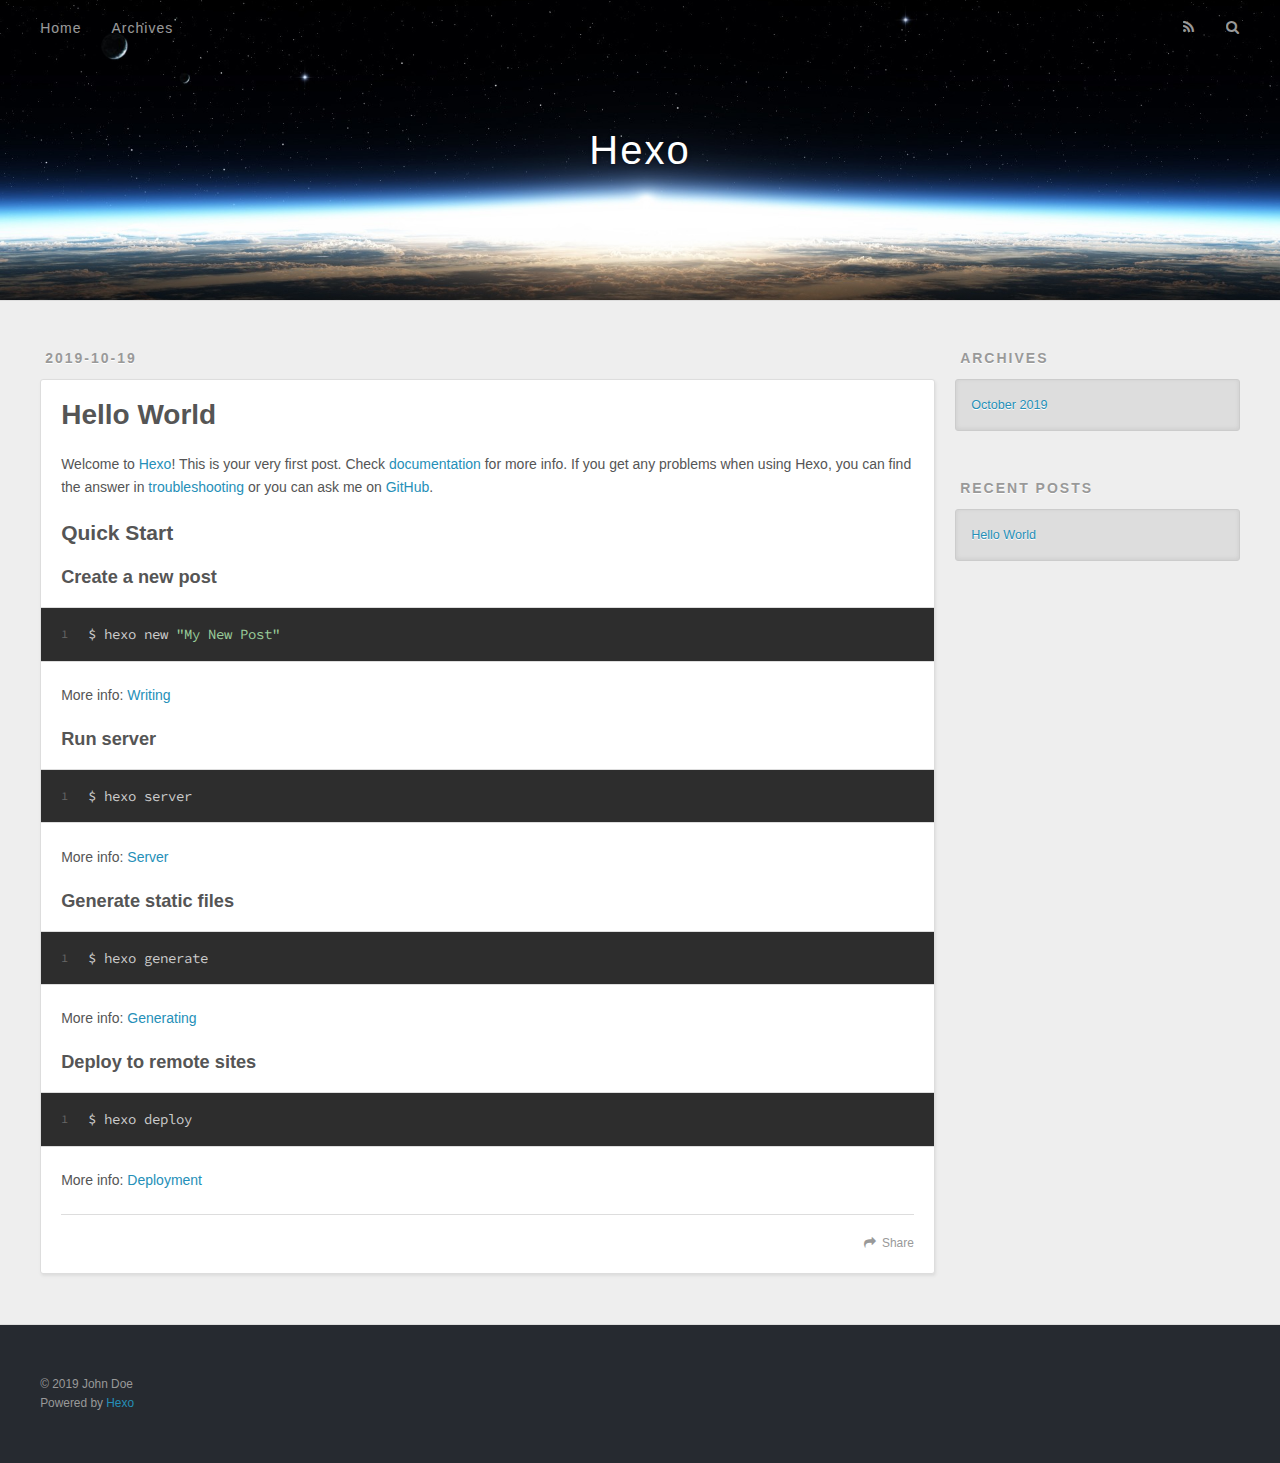
==== index.html @ ceb407fa "Site updated: 2019-10-19 22:23:30" ====
<!DOCTYPE html>
<html>
<head>
  <meta charset="utf-8">
  

  
  <title>Hexo</title>
  <meta name="viewport" content="width=device-width, initial-scale=1, maximum-scale=1">
  <meta property="og:type" content="website">
<meta property="og:title" content="Hexo">
<meta property="og:url" content="http:&#x2F;&#x2F;yoursite.com&#x2F;index.html">
<meta property="og:site_name" content="Hexo">
<meta property="og:locale" content="en">
<meta name="twitter:card" content="summary">
  
    <link rel="alternate" href="/atom.xml" title="Hexo" type="application/atom+xml">
  
  
    <link rel="icon" href="/favicon.png">
  
  
    <link href="//fonts.googleapis.com/css?family=Source+Code+Pro" rel="stylesheet" type="text/css">
  
  <link rel="stylesheet" href="/css/style.css">
</head>

<body>
  <div id="container">
    <div id="wrap">
      <header id="header">
  <div id="banner"></div>
  <div id="header-outer" class="outer">
    <div id="header-title" class="inner">
      <h1 id="logo-wrap">
        <a href="/" id="logo">Hexo</a>
      </h1>
      
    </div>
    <div id="header-inner" class="inner">
      <nav id="main-nav">
        <a id="main-nav-toggle" class="nav-icon"></a>
        
          <a class="main-nav-link" href="/">Home</a>
        
          <a class="main-nav-link" href="/archives">Archives</a>
        
      </nav>
      <nav id="sub-nav">
        
          <a id="nav-rss-link" class="nav-icon" href="/atom.xml" title="RSS Feed"></a>
        
        <a id="nav-search-btn" class="nav-icon" title="Search"></a>
      </nav>
      <div id="search-form-wrap">
        <form action="//google.com/search" method="get" accept-charset="UTF-8" class="search-form"><input type="search" name="q" class="search-form-input" placeholder="Search"><button type="submit" class="search-form-submit">&#xF002;</button><input type="hidden" name="sitesearch" value="http://yoursite.com"></form>
      </div>
    </div>
  </div>
</header>
      <div class="outer">
        <section id="main">
  
    <article id="post-hello-world" class="article article-type-post" itemscope itemprop="blogPost">
  <div class="article-meta">
    <a href="/2019/10/19/hello-world/" class="article-date">
  <time datetime="2019-10-19T09:51:27.141Z" itemprop="datePublished">2019-10-19</time>
</a>
    
  </div>
  <div class="article-inner">
    
    
      <header class="article-header">
        
  
    <h1 itemprop="name">
      <a class="article-title" href="/2019/10/19/hello-world/">Hello World</a>
    </h1>
  

      </header>
    
    <div class="article-entry" itemprop="articleBody">
      
        <p>Welcome to <a href="https://hexo.io/" target="_blank" rel="noopener">Hexo</a>! This is your very first post. Check <a href="https://hexo.io/docs/" target="_blank" rel="noopener">documentation</a> for more info. If you get any problems when using Hexo, you can find the answer in <a href="https://hexo.io/docs/troubleshooting.html" target="_blank" rel="noopener">troubleshooting</a> or you can ask me on <a href="https://github.com/hexojs/hexo/issues" target="_blank" rel="noopener">GitHub</a>.</p>
<h2 id="Quick-Start"><a href="#Quick-Start" class="headerlink" title="Quick Start"></a>Quick Start</h2><h3 id="Create-a-new-post"><a href="#Create-a-new-post" class="headerlink" title="Create a new post"></a>Create a new post</h3><figure class="highlight bash"><table><tr><td class="gutter"><pre><span class="line">1</span><br></pre></td><td class="code"><pre><span class="line">$ hexo new <span class="string">"My New Post"</span></span><br></pre></td></tr></table></figure>

<p>More info: <a href="https://hexo.io/docs/writing.html" target="_blank" rel="noopener">Writing</a></p>
<h3 id="Run-server"><a href="#Run-server" class="headerlink" title="Run server"></a>Run server</h3><figure class="highlight bash"><table><tr><td class="gutter"><pre><span class="line">1</span><br></pre></td><td class="code"><pre><span class="line">$ hexo server</span><br></pre></td></tr></table></figure>

<p>More info: <a href="https://hexo.io/docs/server.html" target="_blank" rel="noopener">Server</a></p>
<h3 id="Generate-static-files"><a href="#Generate-static-files" class="headerlink" title="Generate static files"></a>Generate static files</h3><figure class="highlight bash"><table><tr><td class="gutter"><pre><span class="line">1</span><br></pre></td><td class="code"><pre><span class="line">$ hexo generate</span><br></pre></td></tr></table></figure>

<p>More info: <a href="https://hexo.io/docs/generating.html" target="_blank" rel="noopener">Generating</a></p>
<h3 id="Deploy-to-remote-sites"><a href="#Deploy-to-remote-sites" class="headerlink" title="Deploy to remote sites"></a>Deploy to remote sites</h3><figure class="highlight bash"><table><tr><td class="gutter"><pre><span class="line">1</span><br></pre></td><td class="code"><pre><span class="line">$ hexo deploy</span><br></pre></td></tr></table></figure>

<p>More info: <a href="https://hexo.io/docs/deployment.html" target="_blank" rel="noopener">Deployment</a></p>

      
    </div>
    <footer class="article-footer">
      <a data-url="http://yoursite.com/2019/10/19/hello-world/" data-id="ck1xnjy3c000010a44ato7u0c" class="article-share-link">Share</a>
      
      
    </footer>
  </div>
  
</article>


  


</section>
        
          <aside id="sidebar">
  
    

  
    

  
    
  
    
  <div class="widget-wrap">
    <h3 class="widget-title">Archives</h3>
    <div class="widget">
      <ul class="archive-list"><li class="archive-list-item"><a class="archive-list-link" href="/archives/2019/10/">October 2019</a></li></ul>
    </div>
  </div>


  
    
  <div class="widget-wrap">
    <h3 class="widget-title">Recent Posts</h3>
    <div class="widget">
      <ul>
        
          <li>
            <a href="/2019/10/19/hello-world/">Hello World</a>
          </li>
        
      </ul>
    </div>
  </div>

  
</aside>
        
      </div>
      <footer id="footer">
  
  <div class="outer">
    <div id="footer-info" class="inner">
      &copy; 2019 John Doe<br>
      Powered by <a href="http://hexo.io/" target="_blank">Hexo</a>
    </div>
  </div>
</footer>
    </div>
    <nav id="mobile-nav">
  
    <a href="/" class="mobile-nav-link">Home</a>
  
    <a href="/archives" class="mobile-nav-link">Archives</a>
  
</nav>
    

<script src="//ajax.googleapis.com/ajax/libs/jquery/2.0.3/jquery.min.js"></script>


  <link rel="stylesheet" href="/fancybox/jquery.fancybox.css">
  <script src="/fancybox/jquery.fancybox.pack.js"></script>


<script src="/js/script.js"></script>



  </div>
</body>
</html>
---- css/style.css ----
body {
  width: 100%;
}
body:before,
body:after {
  content: "";
  display: table;
}
body:after {
  clear: both;
}
html,
body,
div,
span,
applet,
object,
iframe,
h1,
h2,
h3,
h4,
h5,
h6,
p,
blockquote,
pre,
a,
abbr,
acronym,
address,
big,
cite,
code,
del,
dfn,
em,
img,
ins,
kbd,
q,
s,
samp,
small,
strike,
strong,
sub,
sup,
tt,
var,
dl,
dt,
dd,
ol,
ul,
li,
fieldset,
form,
label,
legend,
table,
caption,
tbody,
tfoot,
thead,
tr,
th,
td {
  margin: 0;
  padding: 0;
  border: 0;
  outline: 0;
  font-weight: inherit;
  font-style: inherit;
  font-family: inherit;
  font-size: 100%;
  vertical-align: baseline;
}
body {
  line-height: 1;
  color: #000;
  background: #fff;
}
ol,
ul {
  list-style: none;
}
table {
  border-collapse: separate;
  border-spacing: 0;
  vertical-align: middle;
}
caption,
th,
td {
  text-align: left;
  font-weight: normal;
  vertical-align: middle;
}
a img {
  border: none;
}
input,
button {
  margin: 0;
  padding: 0;
}
input::-moz-focus-inner,
button::-moz-focus-inner {
  border: 0;
  padding: 0;
}
@font-face {
  font-family: FontAwesome;
  font-style: normal;
  font-weight: normal;
  src: url("fonts/fontawesome-webfont.eot?v=#4.0.3");
  src: url("fonts/fontawesome-webfont.eot?#iefix&v=#4.0.3") format("embedded-opentype"), url("fonts/fontawesome-webfont.woff?v=#4.0.3") format("woff"), url("fonts/fontawesome-webfont.ttf?v=#4.0.3") format("truetype"), url("fonts/fontawesome-webfont.svg#fontawesomeregular?v=#4.0.3") format("svg");
}
html,
body,
#container {
  height: 100%;
}
body {
  background: #eee;
  font: 14px -apple-system, BlinkMacSystemFont, "Segoe UI", "Roboto", "Oxygen", "Ubuntu", "Cantarell", "Fira Sans", "Droid Sans", "Helvetica Neue", sans-serif;
  -webkit-text-size-adjust: 100%;
}
.outer {
  max-width: 1220px;
  margin: 0 auto;
  padding: 0 20px;
}
.outer:before,
.outer:after {
  content: "";
  display: table;
}
.outer:after {
  clear: both;
}
.inner {
  display: inline;
  float: left;
  width: 98.33333333333333%;
  margin: 0 0.833333333333333%;
}
.left,
.alignleft {
  float: left;
}
.right,
.alignright {
  float: right;
}
.clear {
  clear: both;
}
#container {
  position: relative;
}
.mobile-nav-on {
  overflow: hidden;
}
#wrap {
  height: 100%;
  width: 100%;
  position: absolute;
  top: 0;
  left: 0;
  -webkit-transition: 0.2s ease-out;
  -moz-transition: 0.2s ease-out;
  -ms-transition: 0.2s ease-out;
  transition: 0.2s ease-out;
  z-index: 1;
  background: #eee;
}
.mobile-nav-on #wrap {
  left: 280px;
}
@media screen and (min-width: 768px) {
  #main {
    display: inline;
    float: left;
    width: 73.33333333333333%;
    margin: 0 0.833333333333333%;
  }
}
.article-date,
.article-category-link,
.archive-year,
.widget-title {
  text-decoration: none;
  text-transform: uppercase;
  letter-spacing: 2px;
  color: #999;
  margin-bottom: 1em;
  margin-left: 5px;
  line-height: 1em;
  text-shadow: 0 1px #fff;
  font-weight: bold;
}
.article-inner,
.archive-article-inner {
  background: #fff;
  -webkit-box-shadow: 1px 2px 3px #ddd;
  box-shadow: 1px 2px 3px #ddd;
  border: 1px solid #ddd;
  border-radius: 3px;
}
.article-entry h1,
.widget h1 {
  font-size: 2em;
}
.article-entry h2,
.widget h2 {
  font-size: 1.5em;
}
.article-entry h3,
.widget h3 {
  font-size: 1.3em;
}
.article-entry h4,
.widget h4 {
  font-size: 1.2em;
}
.article-entry h5,
.widget h5 {
  font-size: 1em;
}
.article-entry h6,
.widget h6 {
  font-size: 1em;
  color: #999;
}
.article-entry hr,
.widget hr {
  border: 1px dashed #ddd;
}
.article-entry strong,
.widget strong {
  font-weight: bold;
}
.article-entry em,
.widget em,
.article-entry cite,
.widget cite {
  font-style: italic;
}
.article-entry sup,
.widget sup,
.article-entry sub,
.widget sub {
  font-size: 0.75em;
  line-height: 0;
  position: relative;
  vertical-align: baseline;
}
.article-entry sup,
.widget sup {
  top: -0.5em;
}
.article-entry sub,
.widget sub {
  bottom: -0.2em;
}
.article-entry small,
.widget small {
  font-size: 0.85em;
}
.article-entry acronym,
.widget acronym,
.article-entry abbr,
.widget abbr {
  border-bottom: 1px dotted;
}
.article-entry ul,
.widget ul,
.article-entry ol,
.widget ol,
.article-entry dl,
.widget dl {
  margin: 0 20px;
  line-height: 1.6em;
}
.article-entry ul ul,
.widget ul ul,
.article-entry ol ul,
.widget ol ul,
.article-entry ul ol,
.widget ul ol,
.article-entry ol ol,
.widget ol ol {
  margin-top: 0;
  margin-bottom: 0;
}
.article-entry ul,
.widget ul {
  list-style: disc;
}
.article-entry ol,
.widget ol {
  list-style: decimal;
}
.article-entry dt,
.widget dt {
  font-weight: bold;
}
#header {
  height: 300px;
  position: relative;
  border-bottom: 1px solid #ddd;
}
#header:before,
#header:after {
  content: "";
  position: absolute;
  left: 0;
  right: 0;
  height: 40px;
}
#header:before {
  top: 0;
  background: -webkit-linear-gradient(rgba(0,0,0,0.2), transparent);
  background: -moz-linear-gradient(rgba(0,0,0,0.2), transparent);
  background: -ms-linear-gradient(rgba(0,0,0,0.2), transparent);
  background: linear-gradient(rgba(0,0,0,0.2), transparent);
}
#header:after {
  bottom: 0;
  background: -webkit-linear-gradient(transparent, rgba(0,0,0,0.2));
  background: -moz-linear-gradient(transparent, rgba(0,0,0,0.2));
  background: -ms-linear-gradient(transparent, rgba(0,0,0,0.2));
  background: linear-gradient(transparent, rgba(0,0,0,0.2));
}
#header-outer {
  height: 100%;
  position: relative;
}
#header-inner {
  position: relative;
  overflow: hidden;
}
#banner {
  position: absolute;
  top: 0;
  left: 0;
  width: 100%;
  height: 100%;
  background: url("images/banner.jpg") center #000;
  -webkit-background-size: cover;
  -moz-background-size: cover;
  background-size: cover;
  z-index: -1;
}
#header-title {
  text-align: center;
  height: 40px;
  position: absolute;
  top: 50%;
  left: 0;
  margin-top: -20px;
}
#logo,
#subtitle {
  text-decoration: none;
  color: #fff;
  font-weight: 300;
  text-shadow: 0 1px 4px rgba(0,0,0,0.3);
}
#logo {
  font-size: 40px;
  line-height: 40px;
  letter-spacing: 2px;
}
#subtitle {
  font-size: 16px;
  line-height: 16px;
  letter-spacing: 1px;
}
#subtitle-wrap {
  margin-top: 16px;
}
#main-nav {
  float: left;
  margin-left: -15px;
}
.nav-icon,
.main-nav-link {
  float: left;
  color: #fff;
  opacity: 0.6;
  text-decoration: none;
  text-shadow: 0 1px rgba(0,0,0,0.2);
  -webkit-transition: opacity 0.2s;
  -moz-transition: opacity 0.2s;
  -ms-transition: opacity 0.2s;
  transition: opacity 0.2s;
  display: block;
  padding: 20px 15px;
}
.nav-icon:hover,
.main-nav-link:hover {
  opacity: 1;
}
.nav-icon {
  font-family: FontAwesome;
  text-align: center;
  font-size: 14px;
  width: 14px;
  height: 14px;
  padding: 20px 15px;
  position: relative;
  cursor: pointer;
}
.main-nav-link {
  font-weight: 300;
  letter-spacing: 1px;
}
@media screen and (max-width: 479px) {
  .main-nav-link {
    display: none;
  }
}
#main-nav-toggle {
  display: none;
}
#main-nav-toggle:before {
  content: "\f0c9";
}
@media screen and (max-width: 479px) {
  #main-nav-toggle {
    display: block;
  }
}
#sub-nav {
  float: right;
  margin-right: -15px;
}
#nav-rss-link:before {
  content: "\f09e";
}
#nav-search-btn:before {
  content: "\f002";
}
#search-form-wrap {
  position: absolute;
  top: 15px;
  width: 150px;
  height: 30px;
  right: -150px;
  opacity: 0;
  -webkit-transition: 0.2s ease-out;
  -moz-transition: 0.2s ease-out;
  -ms-transition: 0.2s ease-out;
  transition: 0.2s ease-out;
}
#search-form-wrap.on {
  opacity: 1;
  right: 0;
}
@media screen and (max-width: 479px) {
  #search-form-wrap {
    width: 100%;
    right: -100%;
  }
}
.search-form {
  position: absolute;
  top: 0;
  left: 0;
  right: 0;
  background: #fff;
  padding: 5px 15px;
  border-radius: 15px;
  -webkit-box-shadow: 0 0 10px rgba(0,0,0,0.3);
  box-shadow: 0 0 10px rgba(0,0,0,0.3);
}
.search-form-input {
  border: none;
  background: none;
  color: #555;
  width: 100%;
  font: 13px -apple-system, BlinkMacSystemFont, "Segoe UI", "Roboto", "Oxygen", "Ubuntu", "Cantarell", "Fira Sans", "Droid Sans", "Helvetica Neue", sans-serif;
  outline: none;
}
.search-form-input::-webkit-search-results-decoration,
.search-form-input::-webkit-search-cancel-button {
  -webkit-appearance: none;
}
.search-form-submit {
  position: absolute;
  top: 50%;
  right: 10px;
  margin-top: -7px;
  font: 13px FontAwesome;
  border: none;
  background: none;
  color: #bbb;
  cursor: pointer;
}
.search-form-submit:hover,
.search-form-submit:focus {
  color: #777;
}
.article {
  margin: 50px 0;
}
.article-inner {
  overflow: hidden;
}
.article-meta:before,
.article-meta:after {
  content: "";
  display: table;
}
.article-meta:after {
  clear: both;
}
.article-date {
  float: left;
}
.article-category {
  float: left;
  line-height: 1em;
  color: #ccc;
  text-shadow: 0 1px #fff;
  margin-left: 8px;
}
.article-category:before {
  content: "\2022";
}
.article-category-link {
  margin: 0 12px 1em;
}
.article-header {
  padding: 20px 20px 0;
}
.article-title {
  text-decoration: none;
  font-size: 2em;
  font-weight: bold;
  color: #555;
  line-height: 1.1em;
  -webkit-transition: color 0.2s;
  -moz-transition: color 0.2s;
  -ms-transition: color 0.2s;
  transition: color 0.2s;
}
a.article-title:hover {
  color: #258fb8;
}
.article-entry {
  color: #555;
  padding: 0 20px;
}
.article-entry:before,
.article-entry:after {
  content: "";
  display: table;
}
.article-entry:after {
  clear: both;
}
.article-entry p,
.article-entry table {
  line-height: 1.6em;
  margin: 1.6em 0;
}
.article-entry h1,
.article-entry h2,
.article-entry h3,
.article-entry h4,
.article-entry h5,
.article-entry h6 {
  font-weight: bold;
}
.article-entry h1,
.article-entry h2,
.article-entry h3,
.article-entry h4,
.article-entry h5,
.article-entry h6 {
  line-height: 1.1em;
  margin: 1.1em 0;
}
.article-entry a {
  color: #258fb8;
  text-decoration: none;
}
.article-entry a:hover {
  text-decoration: underline;
}
.article-entry ul,
.article-entry ol,
.article-entry dl {
  margin-top: 1.6em;
  margin-bottom: 1.6em;
}
.article-entry img,
.article-entry video {
  max-width: 100%;
  height: auto;
  display: block;
  margin: auto;
}
.article-entry iframe {
  border: none;
}
.article-entry table {
  width: 100%;
  border-collapse: collapse;
  border-spacing: 0;
}
.article-entry th {
  font-weight: bold;
  border-bottom: 3px solid #ddd;
  padding-bottom: 0.5em;
}
.article-entry td {
  border-bottom: 1px solid #ddd;
  padding: 10px 0;
}
.article-entry blockquote {
  font-family: Georgia, "Times New Roman", serif;
  font-size: 1.4em;
  margin: 1.6em 20px;
  text-align: center;
}
.article-entry blockquote footer {
  font-size: 14px;
  margin: 1.6em 0;
  font-family: -apple-system, BlinkMacSystemFont, "Segoe UI", "Roboto", "Oxygen", "Ubuntu", "Cantarell", "Fira Sans", "Droid Sans", "Helvetica Neue", sans-serif;
}
.article-entry blockquote footer cite:before {
  content: "—";
  padding: 0 0.5em;
}
.article-entry .pullquote {
  text-align: left;
  width: 45%;
  margin: 0;
}
.article-entry .pullquote.left {
  margin-left: 0.5em;
  margin-right: 1em;
}
.article-entry .pullquote.right {
  margin-right: 0.5em;
  margin-left: 1em;
}
.article-entry .caption {
  color: #999;
  display: block;
  font-size: 0.9em;
  margin-top: 0.5em;
  position: relative;
  text-align: center;
}
.article-entry .video-container {
  position: relative;
  padding-top: 56.25%;
  height: 0;
  overflow: hidden;
}
.article-entry .video-container iframe,
.article-entry .video-container object,
.article-entry .video-container embed {
  position: absolute;
  top: 0;
  left: 0;
  width: 100%;
  height: 100%;
  margin-top: 0;
}
.article-more-link a {
  display: inline-block;
  line-height: 1em;
  padding: 6px 15px;
  border-radius: 15px;
  background: #eee;
  color: #999;
  text-shadow: 0 1px #fff;
  text-decoration: none;
}
.article-more-link a:hover {
  background: #258fb8;
  color: #fff;
  text-decoration: none;
  text-shadow: 0 1px #1e7293;
}
.article-footer {
  font-size: 0.85em;
  line-height: 1.6em;
  border-top: 1px solid #ddd;
  padding-top: 1.6em;
  margin: 0 20px 20px;
}
.article-footer:before,
.article-footer:after {
  content: "";
  display: table;
}
.article-footer:after {
  clear: both;
}
.article-footer a {
  color: #999;
  text-decoration: none;
}
.article-footer a:hover {
  color: #555;
}
.article-tag-list-item {
  float: left;
  margin-right: 10px;
}
.article-tag-list-link:before {
  content: "#";
}
.article-comment-link {
  float: right;
}
.article-comment-link:before {
  content: "\f075";
  font-family: FontAwesome;
  padding-right: 8px;
}
.article-share-link {
  cursor: pointer;
  float: right;
  margin-left: 20px;
}
.article-share-link:before {
  content: "\f064";
  font-family: FontAwesome;
  padding-right: 6px;
}
#article-nav {
  position: relative;
}
#article-nav:before,
#article-nav:after {
  content: "";
  display: table;
}
#article-nav:after {
  clear: both;
}
@media screen and (min-width: 768px) {
  #article-nav {
    margin: 50px 0;
  }
  #article-nav:before {
    width: 8px;
    height: 8px;
    position: absolute;
    top: 50%;
    left: 50%;
    margin-top: -4px;
    margin-left: -4px;
    content: "";
    border-radius: 50%;
    background: #ddd;
    -webkit-box-shadow: 0 1px 2px #fff;
    box-shadow: 0 1px 2px #fff;
  }
}
.article-nav-link-wrap {
  text-decoration: none;
  text-shadow: 0 1px #fff;
  color: #999;
  -webkit-box-sizing: border-box;
  -moz-box-sizing: border-box;
  box-sizing: border-box;
  margin-top: 50px;
  text-align: center;
  display: block;
}
.article-nav-link-wrap:hover {
  color: #555;
}
@media screen and (min-width: 768px) {
  .article-nav-link-wrap {
    width: 50%;
    margin-top: 0;
  }
}
@media screen and (min-width: 768px) {
  #article-nav-newer {
    float: left;
    text-align: right;
    padding-right: 20px;
  }
}
@media screen and (min-width: 768px) {
  #article-nav-older {
    float: right;
    text-align: left;
    padding-left: 20px;
  }
}
.article-nav-caption {
  text-transform: uppercase;
  letter-spacing: 2px;
  color: #ddd;
  line-height: 1em;
  font-weight: bold;
}
#article-nav-newer .article-nav-caption {
  margin-right: -2px;
}
.article-nav-title {
  font-size: 0.85em;
  line-height: 1.6em;
  margin-top: 0.5em;
}
.article-share-box {
  position: absolute;
  display: none;
  background: #fff;
  -webkit-box-shadow: 1px 2px 10px rgba(0,0,0,0.2);
  box-shadow: 1px 2px 10px rgba(0,0,0,0.2);
  border-radius: 3px;
  margin-left: -145px;
  overflow: hidden;
  z-index: 1;
}
.article-share-box.on {
  display: block;
}
.article-share-input {
  width: 100%;
  background: none;
  -webkit-box-sizing: border-box;
  -moz-box-sizing: border-box;
  box-sizing: border-box;
  font: 14px -apple-system, BlinkMacSystemFont, "Segoe UI", "Roboto", "Oxygen", "Ubuntu", "Cantarell", "Fira Sans", "Droid Sans", "Helvetica Neue", sans-serif;
  padding: 0 15px;
  color: #555;
  outline: none;
  border: 1px solid #ddd;
  border-radius: 3px 3px 0 0;
  height: 36px;
  line-height: 36px;
}
.article-share-links {
  background: #eee;
}
.article-share-links:before,
.article-share-links:after {
  content: "";
  display: table;
}
.article-share-links:after {
  clear: both;
}
.article-share-twitter,
.article-share-facebook,
.article-share-pinterest,
.article-share-google {
  width: 50px;
  height: 36px;
  display: block;
  float: left;
  position: relative;
  color: #999;
  text-shadow: 0 1px #fff;
}
.article-share-twitter:before,
.article-share-facebook:before,
.article-share-pinterest:before,
.article-share-google:before {
  font-size: 20px;
  font-family: FontAwesome;
  width: 20px;
  height: 20px;
  position: absolute;
  top: 50%;
  left: 50%;
  margin-top: -10px;
  margin-left: -10px;
  text-align: center;
}
.article-share-twitter:hover,
.article-share-facebook:hover,
.article-share-pinterest:hover,
.article-share-google:hover {
  color: #fff;
}
.article-share-twitter:before {
  content: "\f099";
}
.article-share-twitter:hover {
  background: #00aced;
  text-shadow: 0 1px #008abe;
}
.article-share-facebook:before {
  content: "\f09a";
}
.article-share-facebook:hover {
  background: #3b5998;
  text-shadow: 0 1px #2f477a;
}
.article-share-pinterest:before {
  content: "\f0d2";
}
.article-share-pinterest:hover {
  background: #cb2027;
  text-shadow: 0 1px #a21a1f;
}
.article-share-google:before {
  content: "\f0d5";
}
.article-share-google:hover {
  background: #dd4b39;
  text-shadow: 0 1px #be3221;
}
.article-gallery {
  background: #000;
  position: relative;
}
.article-gallery-photos {
  position: relative;
  overflow: hidden;
}
.article-gallery-img {
  display: none;
  max-width: 100%;
}
.article-gallery-img:first-child {
  display: block;
}
.article-gallery-img.loaded {
  position: absolute;
  display: block;
}
.article-gallery-img img {
  display: block;
  max-width: 100%;
  margin: 0 auto;
}
#comments {
  background: #fff;
  -webkit-box-shadow: 1px 2px 3px #ddd;
  box-shadow: 1px 2px 3px #ddd;
  padding: 20px;
  border: 1px solid #ddd;
  border-radius: 3px;
  margin: 50px 0;
}
#comments a {
  color: #258fb8;
}
.archives-wrap {
  margin: 50px 0;
}
.archives:before,
.archives:after {
  content: "";
  display: table;
}
.archives:after {
  clear: both;
}
.archive-year-wrap {
  margin-bottom: 1em;
}
.archives {
  -webkit-column-gap: 10px;
  -moz-column-gap: 10px;
  column-gap: 10px;
}
@media screen and (min-width: 480px) and (max-width: 767px) {
  .archives {
    -webkit-column-count: 2;
    -moz-column-count: 2;
    column-count: 2;
  }
}
@media screen and (min-width: 768px) {
  .archives {
    -webkit-column-count: 3;
    -moz-column-count: 3;
    column-count: 3;
  }
}
.archive-article {
  -webkit-column-break-inside: avoid;
  page-break-inside: avoid;
  overflow: hidden;
  break-inside: avoid-column;
}
.archive-article-inner {
  padding: 10px;
  margin-bottom: 15px;
}
.archive-article-title {
  text-decoration: none;
  font-weight: bold;
  color: #555;
  -webkit-transition: color 0.2s;
  -moz-transition: color 0.2s;
  -ms-transition: color 0.2s;
  transition: color 0.2s;
  line-height: 1.6em;
}
.archive-article-title:hover {
  color: #258fb8;
}
.archive-article-footer {
  margin-top: 1em;
}
.archive-article-date {
  color: #999;
  text-decoration: none;
  font-size: 0.85em;
  line-height: 1em;
  margin-bottom: 0.5em;
  display: block;
}
#page-nav {
  margin: 50px auto;
  background: #fff;
  -webkit-box-shadow: 1px 2px 3px #ddd;
  box-shadow: 1px 2px 3px #ddd;
  border: 1px solid #ddd;
  border-radius: 3px;
  text-align: center;
  color: #999;
  overflow: hidden;
}
#page-nav:before,
#page-nav:after {
  content: "";
  display: table;
}
#page-nav:after {
  clear: both;
}
#page-nav a,
#page-nav span {
  padding: 10px 20px;
  line-height: 1;
  height: 2ex;
}
#page-nav a {
  color: #999;
  text-decoration: none;
}
#page-nav a:hover {
  background: #999;
  color: #fff;
}
#page-nav .prev {
  float: left;
}
#page-nav .next {
  float: right;
}
#page-nav .page-number {
  display: inline-block;
}
@media screen and (max-width: 479px) {
  #page-nav .page-number {
    display: none;
  }
}
#page-nav .current {
  color: #555;
  font-weight: bold;
}
#page-nav .space {
  color: #ddd;
}
#footer {
  background: #262a30;
  padding: 50px 0;
  border-top: 1px solid #ddd;
  color: #999;
}
#footer a {
  color: #258fb8;
  text-decoration: none;
}
#footer a:hover {
  text-decoration: underline;
}
#footer-info {
  line-height: 1.6em;
  font-size: 0.85em;
}
.article-entry pre,
.article-entry .highlight {
  background: #2d2d2d;
  margin: 0 -20px;
  padding: 15px 20px;
  border-style: solid;
  border-color: #ddd;
  border-width: 1px 0;
  overflow: auto;
  color: #ccc;
  line-height: 22.400000000000002px;
}
.article-entry .highlight .gutter pre,
.article-entry .gist .gist-file .gist-data .line-numbers {
  color: #666;
  font-size: 0.85em;
}
.article-entry pre,
.article-entry code {
  font-family: "Source Code Pro", Consolas, Monaco, Menlo, Consolas, monospace;
}
.article-entry code {
  background: #eee;
  text-shadow: 0 1px #fff;
  padding: 0 0.3em;
}
.article-entry pre code {
  background: none;
  text-shadow: none;
  padding: 0;
}
.article-entry .highlight pre {
  border: none;
  margin: 0;
  padding: 0;
}
.article-entry .highlight table {
  margin: 0;
  width: auto;
}
.article-entry .highlight td {
  border: none;
  padding: 0;
}
.article-entry .highlight figcaption {
  font-size: 0.85em;
  color: #999;
  line-height: 1em;
  margin-bottom: 1em;
}
.article-entry .highlight figcaption:before,
.article-entry .highlight figcaption:after {
  content: "";
  display: table;
}
.article-entry .highlight figcaption:after {
  clear: both;
}
.article-entry .highlight figcaption a {
  float: right;
}
.article-entry .highlight .gutter pre {
  text-align: right;
  padding-right: 20px;
}
.article-entry .highlight .line {
  height: 22.400000000000002px;
}
.article-entry .highlight .line.marked {
  background: #515151;
}
.article-entry .gist {
  margin: 0 -20px;
  border-style: solid;
  border-color: #ddd;
  border-width: 1px 0;
  background: #2d2d2d;
  padding: 15px 20px 15px 0;
}
.article-entry .gist .gist-file {
  border: none;
  font-family: "Source Code Pro", Consolas, Monaco, Menlo, Consolas, monospace;
  margin: 0;
}
.article-entry .gist .gist-file .gist-data {
  background: none;
  border: none;
}
.article-entry .gist .gist-file .gist-data .line-numbers {
  background: none;
  border: none;
  padding: 0 20px 0 0;
}
.article-entry .gist .gist-file .gist-data .line-data {
  padding: 0 !important;
}
.article-entry .gist .gist-file .highlight {
  margin: 0;
  padding: 0;
  border: none;
}
.article-entry .gist .gist-file .gist-meta {
  background: #2d2d2d;
  color: #999;
  font: 0.85em -apple-system, BlinkMacSystemFont, "Segoe UI", "Roboto", "Oxygen", "Ubuntu", "Cantarell", "Fira Sans", "Droid Sans", "Helvetica Neue", sans-serif;
  text-shadow: 0 0;
  padding: 0;
  margin-top: 1em;
  margin-left: 20px;
}
.article-entry .gist .gist-file .gist-meta a {
  color: #258fb8;
  font-weight: normal;
}
.article-entry .gist .gist-file .gist-meta a:hover {
  text-decoration: underline;
}
pre .comment,
pre .title {
  color: #999;
}
pre .variable,
pre .attribute,
pre .tag,
pre .regexp,
pre .ruby .constant,
pre .xml .tag .title,
pre .xml .pi,
pre .xml .doctype,
pre .html .doctype,
pre .css .id,
pre .css .class,
pre .css .pseudo {
  color: #f2777a;
}
pre .number,
pre .preprocessor,
pre .built_in,
pre .literal,
pre .params,
pre .constant {
  color: #f99157;
}
pre .class,
pre .ruby .class .title,
pre .css .rules .attribute {
  color: #9c9;
}
pre .string,
pre .value,
pre .inheritance,
pre .header,
pre .ruby .symbol,
pre .xml .cdata {
  color: #9c9;
}
pre .css .hexcolor {
  color: #6cc;
}
pre .function,
pre .python .decorator,
pre .python .title,
pre .ruby .function .title,
pre .ruby .title .keyword,
pre .perl .sub,
pre .javascript .title,
pre .coffeescript .title {
  color: #69c;
}
pre .keyword,
pre .javascript .function {
  color: #c9c;
}
@media screen and (max-width: 479px) {
  #mobile-nav {
    position: absolute;
    top: 0;
    left: 0;
    width: 280px;
    height: 100%;
    background: #191919;
    border-right: 1px solid #fff;
  }
}
@media screen and (max-width: 479px) {
  .mobile-nav-link {
    display: block;
    color: #999;
    text-decoration: none;
    padding: 15px 20px;
    font-weight: bold;
  }
  .mobile-nav-link:hover {
    color: #fff;
  }
}
@media screen and (min-width: 768px) {
  #sidebar {
    display: inline;
    float: left;
    width: 23.333333333333332%;
    margin: 0 0.833333333333333%;
  }
}
.widget-wrap {
  margin: 50px 0;
}
.widget {
  color: #777;
  text-shadow: 0 1px #fff;
  background: #ddd;
  -webkit-box-shadow: 0 -1px 4px #ccc inset;
  box-shadow: 0 -1px 4px #ccc inset;
  border: 1px solid #ccc;
  padding: 15px;
  border-radius: 3px;
}
.widget a {
  color: #258fb8;
  text-decoration: none;
}
.widget a:hover {
  text-decoration: underline;
}
.widget ul ul,
.widget ol ul,
.widget dl ul,
.widget ul ol,
.widget ol ol,
.widget dl ol,
.widget ul dl,
.widget ol dl,
.widget dl dl {
  margin-left: 15px;
  list-style: disc;
}
.widget {
  line-height: 1.6em;
  word-wrap: break-word;
  font-size: 0.9em;
}
.widget ul,
.widget ol {
  list-style: none;
  margin: 0;
}
.widget ul ul,
.widget ol ul,
.widget ul ol,
.widget ol ol {
  margin: 0 20px;
}
.widget ul ul,
.widget ol ul {
  list-style: disc;
}
.widget ul ol,
.widget ol ol {
  list-style: decimal;
}
.category-list-count,
.tag-list-count,
.archive-list-count {
  padding-left: 5px;
  color: #999;
  font-size: 0.85em;
}
.category-list-count:before,
.tag-list-count:before,
.archive-list-count:before {
  content: "(";
}
.category-list-count:after,
.tag-list-count:after,
.archive-list-count:after {
  content: ")";
}
.tagcloud a {
  margin-right: 5px;
  display: inline-block;
}
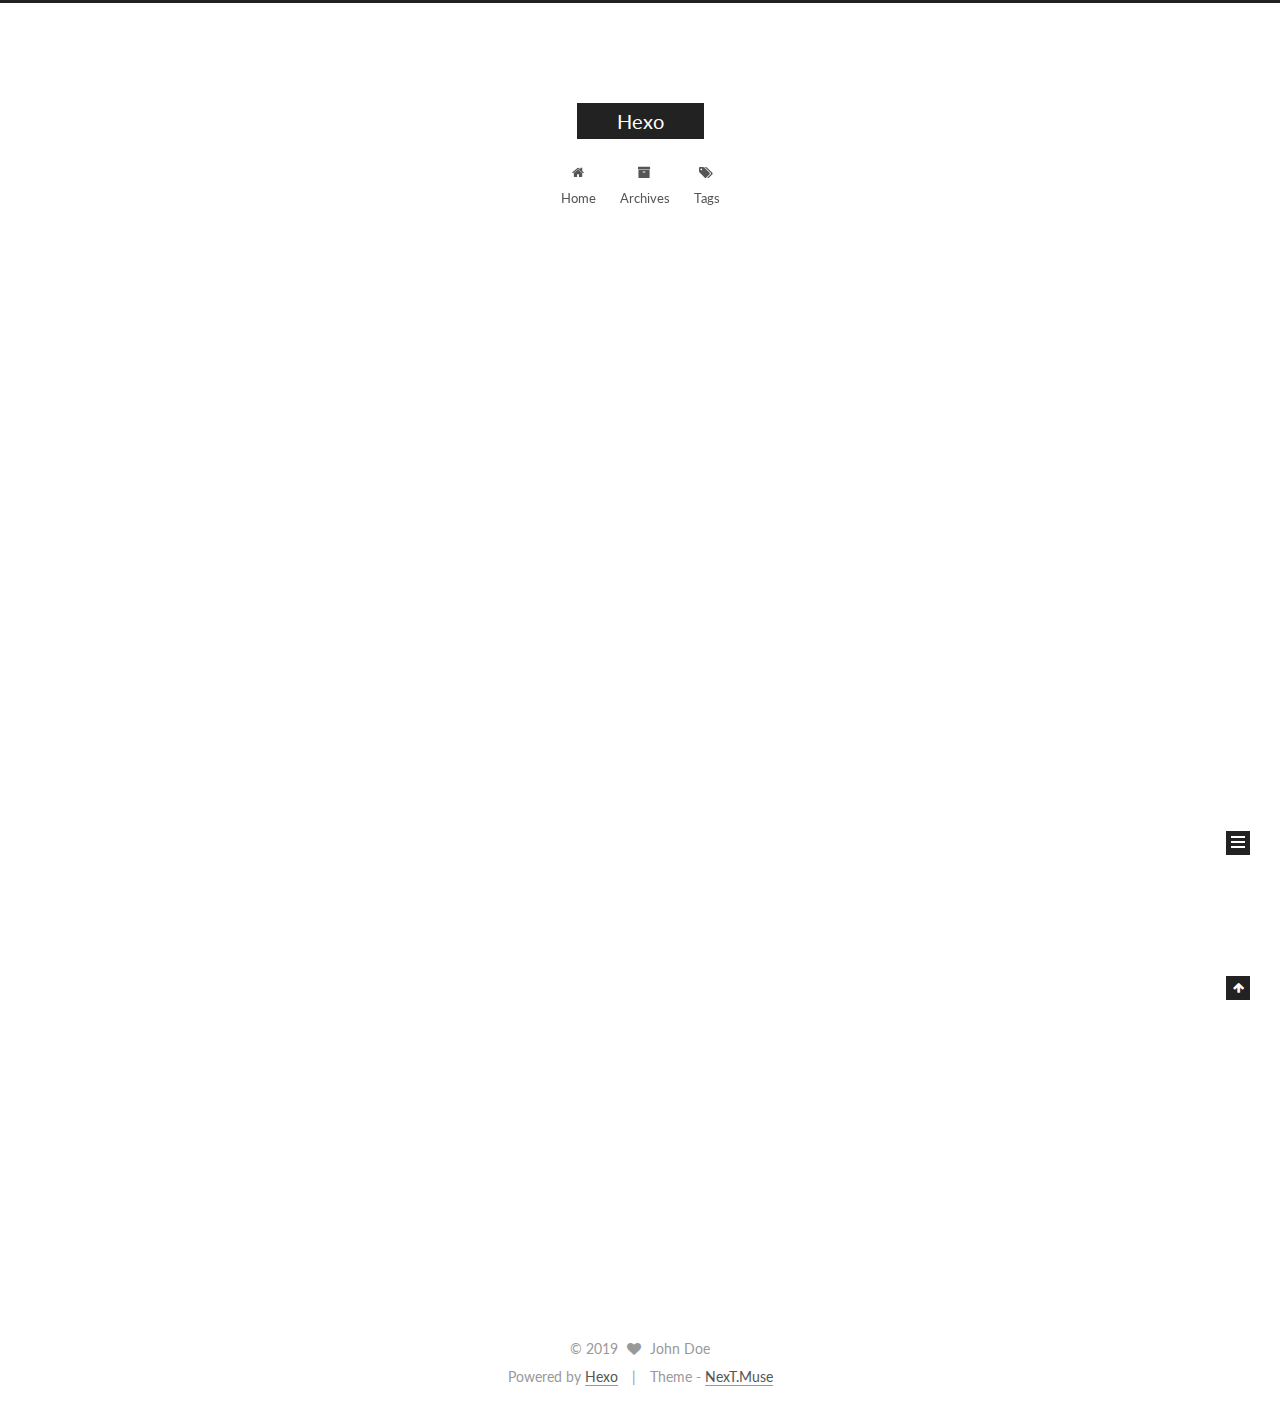
==== commit 0768aa3a: "Site updated: 2019-10-19 22:50:52" ====
--- a/index.html
+++ b/index.html
@@ -1,187 +1,627 @@
 <!DOCTYPE html>
-<html>
+
+
+
+  
+
+
+<html class="theme-next muse use-motion" lang="en">
 <head>
-  <meta charset="utf-8">
-  
-
-  
-  <title>Hexo</title>
-  <meta name="viewport" content="width=device-width, initial-scale=1, maximum-scale=1">
-  <meta property="og:type" content="website">
+  <meta charset="UTF-8"/>
+<meta http-equiv="X-UA-Compatible" content="IE=edge" />
+<meta name="viewport" content="width=device-width, initial-scale=1, maximum-scale=1"/>
+<meta name="theme-color" content="#222">
+
+
+
+
+
+
+
+
+
+<meta http-equiv="Cache-Control" content="no-transform" />
+<meta http-equiv="Cache-Control" content="no-siteapp" />
+
+
+
+
+
+
+
+
+
+
+
+
+
+
+
+  
+  
+  <link href="/lib/fancybox/source/jquery.fancybox.css?v=2.1.5" rel="stylesheet" type="text/css" />
+
+
+
+
+  
+  
+  
+  
+
+  
+    
+    
+  
+
+  
+
+  
+
+  
+
+  
+
+  
+    
+    
+    <link href="//fonts.googleapis.com/css?family=Lato:300,300italic,400,400italic,700,700italic&subset=latin,latin-ext" rel="stylesheet" type="text/css">
+  
+
+
+
+
+
+
+<link href="/lib/font-awesome/css/font-awesome.min.css?v=4.6.2" rel="stylesheet" type="text/css" />
+
+<link href="/css/main.css?v=5.1.2" rel="stylesheet" type="text/css" />
+
+
+  <meta name="keywords" content="Hexo, NexT" />
+
+
+
+
+
+
+
+
+  <link rel="shortcut icon" type="image/x-icon" href="/favicon.ico?v=5.1.2" />
+
+
+
+
+
+
+<meta property="og:type" content="website">
 <meta property="og:title" content="Hexo">
 <meta property="og:url" content="http:&#x2F;&#x2F;yoursite.com&#x2F;index.html">
 <meta property="og:site_name" content="Hexo">
 <meta property="og:locale" content="en">
 <meta name="twitter:card" content="summary">
-  
-    <link rel="alternate" href="/atom.xml" title="Hexo" type="application/atom+xml">
-  
-  
-    <link rel="icon" href="/favicon.png">
-  
-  
-    <link href="//fonts.googleapis.com/css?family=Source+Code+Pro" rel="stylesheet" type="text/css">
-  
-  <link rel="stylesheet" href="/css/style.css">
+
+
+
+<script type="text/javascript" id="hexo.configurations">
+  var NexT = window.NexT || {};
+  var CONFIG = {
+    root: '/',
+    scheme: 'Muse',
+    sidebar: {"position":"left","display":"post","offset":12,"offset_float":12,"b2t":false,"scrollpercent":false,"onmobile":false},
+    fancybox: true,
+    tabs: true,
+    motion: true,
+    duoshuo: {
+      userId: '0',
+      author: 'Author'
+    },
+    algolia: {
+      applicationID: '',
+      apiKey: '',
+      indexName: '',
+      hits: {"per_page":10},
+      labels: {"input_placeholder":"Search for Posts","hits_empty":"We didn't find any results for the search: ${query}","hits_stats":"${hits} results found in ${time} ms"}
+    }
+  };
+</script>
+
+
+
+  <link rel="canonical" href="http://yoursite.com/"/>
+
+
+
+
+
+  <title>Hexo</title>
+  
+
+
+
+
+
+
+
+
+
+
+
+
+
+
 </head>
 
-<body>
-  <div id="container">
-    <div id="wrap">
-      <header id="header">
-  <div id="banner"></div>
-  <div id="header-outer" class="outer">
-    <div id="header-title" class="inner">
-      <h1 id="logo-wrap">
-        <a href="/" id="logo">Hexo</a>
-      </h1>
-      
+<body itemscope itemtype="http://schema.org/WebPage" lang="en">
+
+  
+  
+    
+  
+
+  <div class="container sidebar-position-left 
+   page-home 
+ ">
+    <div class="headband"></div>
+
+    <header id="header" class="header" itemscope itemtype="http://schema.org/WPHeader">
+      <div class="header-inner"><div class="site-brand-wrapper">
+  <div class="site-meta ">
+    
+
+    <div class="custom-logo-site-title">
+      <a href="/"  class="brand" rel="start">
+        <span class="logo-line-before"><i></i></span>
+        <span class="site-title">Hexo</span>
+        <span class="logo-line-after"><i></i></span>
+      </a>
     </div>
-    <div id="header-inner" class="inner">
-      <nav id="main-nav">
-        <a id="main-nav-toggle" class="nav-icon"></a>
-        
-          <a class="main-nav-link" href="/">Home</a>
-        
-          <a class="main-nav-link" href="/archives">Archives</a>
-        
-      </nav>
-      <nav id="sub-nav">
-        
-          <a id="nav-rss-link" class="nav-icon" href="/atom.xml" title="RSS Feed"></a>
-        
-        <a id="nav-search-btn" class="nav-icon" title="Search"></a>
-      </nav>
-      <div id="search-form-wrap">
-        <form action="//google.com/search" method="get" accept-charset="UTF-8" class="search-form"><input type="search" name="q" class="search-form-input" placeholder="Search"><button type="submit" class="search-form-submit">&#xF002;</button><input type="hidden" name="sitesearch" value="http://yoursite.com"></form>
-      </div>
+      
+        <p class="site-subtitle"></p>
+      
+  </div>
+
+  <div class="site-nav-toggle">
+    <button>
+      <span class="btn-bar"></span>
+      <span class="btn-bar"></span>
+      <span class="btn-bar"></span>
+    </button>
+  </div>
+</div>
+
+<nav class="site-nav">
+  
+
+  
+    <ul id="menu" class="menu">
+      
+        
+        <li class="menu-item menu-item-home">
+          <a href="/" rel="section">
+            
+              <i class="menu-item-icon fa fa-fw fa-home"></i> <br />
+            
+            Home
+          </a>
+        </li>
+      
+        
+        <li class="menu-item menu-item-archives">
+          <a href="/archives/" rel="section">
+            
+              <i class="menu-item-icon fa fa-fw fa-archive"></i> <br />
+            
+            Archives
+          </a>
+        </li>
+      
+        
+        <li class="menu-item menu-item-tags">
+          <a href="/tags/" rel="section">
+            
+              <i class="menu-item-icon fa fa-fw fa-tags"></i> <br />
+            
+            Tags
+          </a>
+        </li>
+      
+
+      
+    </ul>
+  
+
+  
+</nav>
+
+
+
+ </div>
+    </header>
+
+    <main id="main" class="main">
+      <div class="main-inner">
+        <div class="content-wrap">
+          <div id="content" class="content">
+            
+  <section id="posts" class="posts-expand">
+    
+      
+
+  
+
+  
+  
+  
+
+  <article class="post post-type-normal" itemscope itemtype="http://schema.org/Article">
+  
+  
+  
+  <div class="post-block">
+    <link itemprop="mainEntityOfPage" href="http://yoursite.com/2019/10/19/hello-world/">
+
+    <span hidden itemprop="author" itemscope itemtype="http://schema.org/Person">
+      <meta itemprop="name" content="John Doe">
+      <meta itemprop="description" content="">
+      <meta itemprop="image" content="/images/avatar.gif">
+    </span>
+
+    <span hidden itemprop="publisher" itemscope itemtype="http://schema.org/Organization">
+      <meta itemprop="name" content="Hexo">
+    </span>
+
+    
+      <header class="post-header">
+
+        
+        
+          <h1 class="post-title" itemprop="name headline">
+                
+                <a class="post-title-link" href="/2019/10/19/hello-world/" itemprop="url">Hello World</a></h1>
+        
+
+        <div class="post-meta">
+          <span class="post-time">
+            
+              <span class="post-meta-item-icon">
+                <i class="fa fa-calendar-o"></i>
+              </span>
+              
+                <span class="post-meta-item-text">Posted on</span>
+              
+              <time title="Post created" itemprop="dateCreated datePublished" datetime="2019-10-19T17:51:27+08:00">
+                2019-10-19
+              </time>
+            
+
+            
+
+            
+          </span>
+
+          
+
+          
+            
+          
+
+          
+          
+
+          
+
+          
+
+          
+
+        </div>
+      </header>
+    
+
+    
+    
+    
+    <div class="post-body" itemprop="articleBody">
+
+      
+      
+
+      
+        
+          
+            <p>Welcome to <a href="https://hexo.io/" target="_blank" rel="noopener">Hexo</a>! This is your very first post. Check <a href="https://hexo.io/docs/" target="_blank" rel="noopener">documentation</a> for more info. If you get any problems when using Hexo, you can find the answer in <a href="https://hexo.io/docs/troubleshooting.html" target="_blank" rel="noopener">troubleshooting</a> or you can ask me on <a href="https://github.com/hexojs/hexo/issues" target="_blank" rel="noopener">GitHub</a>.</p>
+<h2 id="Quick-Start"><a href="#Quick-Start" class="headerlink" title="Quick Start"></a>Quick Start</h2><h3 id="Create-a-new-post"><a href="#Create-a-new-post" class="headerlink" title="Create a new post"></a>Create a new post</h3><figure class="highlight bash"><table><tr><td class="gutter"><pre><span class="line">1</span><br></pre></td><td class="code"><pre><span class="line">$ hexo new <span class="string">"My New Post"</span></span><br></pre></td></tr></table></figure>
+
+<p>More info: <a href="https://hexo.io/docs/writing.html" target="_blank" rel="noopener">Writing</a></p>
+<h3 id="Run-server"><a href="#Run-server" class="headerlink" title="Run server"></a>Run server</h3><figure class="highlight bash"><table><tr><td class="gutter"><pre><span class="line">1</span><br></pre></td><td class="code"><pre><span class="line">$ hexo server</span><br></pre></td></tr></table></figure>
+
+<p>More info: <a href="https://hexo.io/docs/server.html" target="_blank" rel="noopener">Server</a></p>
+<h3 id="Generate-static-files"><a href="#Generate-static-files" class="headerlink" title="Generate static files"></a>Generate static files</h3><figure class="highlight bash"><table><tr><td class="gutter"><pre><span class="line">1</span><br></pre></td><td class="code"><pre><span class="line">$ hexo generate</span><br></pre></td></tr></table></figure>
+
+<p>More info: <a href="https://hexo.io/docs/generating.html" target="_blank" rel="noopener">Generating</a></p>
+<h3 id="Deploy-to-remote-sites"><a href="#Deploy-to-remote-sites" class="headerlink" title="Deploy to remote sites"></a>Deploy to remote sites</h3><figure class="highlight bash"><table><tr><td class="gutter"><pre><span class="line">1</span><br></pre></td><td class="code"><pre><span class="line">$ hexo deploy</span><br></pre></td></tr></table></figure>
+
+<p>More info: <a href="https://hexo.io/docs/deployment.html" target="_blank" rel="noopener">Deployment</a></p>
+
+          
+        
+      
+    </div>
+    
+    
+    
+
+    
+
+    
+
+    
+
+    <footer class="post-footer">
+      
+
+      
+
+      
+
+      
+      
+        <div class="post-eof"></div>
+      
+    </footer>
+  </div>
+  
+  
+  
+  </article>
+
+
+    
+  </section>
+
+  
+
+
+          </div>
+          
+
+
+          
+
+        </div>
+        
+          
+  
+  <div class="sidebar-toggle">
+    <div class="sidebar-toggle-line-wrap">
+      <span class="sidebar-toggle-line sidebar-toggle-line-first"></span>
+      <span class="sidebar-toggle-line sidebar-toggle-line-middle"></span>
+      <span class="sidebar-toggle-line sidebar-toggle-line-last"></span>
     </div>
   </div>
-</header>
-      <div class="outer">
-        <section id="main">
-  
-    <article id="post-hello-world" class="article article-type-post" itemscope itemprop="blogPost">
-  <div class="article-meta">
-    <a href="/2019/10/19/hello-world/" class="article-date">
-  <time datetime="2019-10-19T09:51:27.141Z" itemprop="datePublished">2019-10-19</time>
-</a>
-    
+
+  <aside id="sidebar" class="sidebar">
+    
+    <div class="sidebar-inner">
+
+      
+
+      
+
+      <section class="site-overview sidebar-panel sidebar-panel-active">
+        <div class="site-author motion-element" itemprop="author" itemscope itemtype="http://schema.org/Person">
+          <img class="site-author-image" itemprop="image"
+               src="/images/avatar.gif"
+               alt="John Doe" />
+          <p class="site-author-name" itemprop="name">John Doe</p>
+           
+              <p class="site-description motion-element" itemprop="description"></p>
+          
+        </div>
+        <nav class="site-state motion-element">
+
+          
+            <div class="site-state-item site-state-posts">
+              <a href="/archives/">
+                <span class="site-state-item-count">1</span>
+                <span class="site-state-item-name">posts</span>
+              </a>
+            </div>
+          
+
+          
+
+          
+
+        </nav>
+
+        
+
+        <div class="links-of-author motion-element">
+          
+        </div>
+
+        
+        
+
+        
+        
+
+        
+
+
+      </section>
+
+      
+
+      
+
+    </div>
+  </aside>
+
+
+        
+      </div>
+    </main>
+
+    <footer id="footer" class="footer">
+      <div class="footer-inner">
+        <div class="copyright" >
+  
+  &copy; 
+  <span itemprop="copyrightYear">2019</span>
+  <span class="with-love">
+    <i class="fa fa-heart"></i>
+  </span>
+  <span class="author" itemprop="copyrightHolder">John Doe</span>
+</div>
+
+
+<div class="powered-by">
+  Powered by <a class="theme-link" href="https://hexo.io" target="_blank" rel="noopener">Hexo</a>
+</div>
+
+<div class="theme-info">
+  Theme -
+  <a class="theme-link" href="https://github.com/iissnan/hexo-theme-next" target="_blank" rel="noopener">
+    NexT.Muse
+  </a>
+</div>
+
+
+        
+
+        
+      </div>
+    </footer>
+
+    
+      <div class="back-to-top">
+        <i class="fa fa-arrow-up"></i>
+        
+      </div>
+    
+
   </div>
-  <div class="article-inner">
-    
-    
-      <header class="article-header">
-        
-  
-    <h1 itemprop="name">
-      <a class="article-title" href="/2019/10/19/hello-world/">Hello World</a>
-    </h1>
-  
-
-      </header>
-    
-    <div class="article-entry" itemprop="articleBody">
-      
-        <p>Welcome to <a href="https://hexo.io/" target="_blank" rel="noopener">Hexo</a>! This is your very first post. Check <a href="https://hexo.io/docs/" target="_blank" rel="noopener">documentation</a> for more info. If you get any problems when using Hexo, you can find the answer in <a href="https://hexo.io/docs/troubleshooting.html" target="_blank" rel="noopener">troubleshooting</a> or you can ask me on <a href="https://github.com/hexojs/hexo/issues" target="_blank" rel="noopener">GitHub</a>.</p>
-<h2 id="Quick-Start"><a href="#Quick-Start" class="headerlink" title="Quick Start"></a>Quick Start</h2><h3 id="Create-a-new-post"><a href="#Create-a-new-post" class="headerlink" title="Create a new post"></a>Create a new post</h3><figure class="highlight bash"><table><tr><td class="gutter"><pre><span class="line">1</span><br></pre></td><td class="code"><pre><span class="line">$ hexo new <span class="string">"My New Post"</span></span><br></pre></td></tr></table></figure>
-
-<p>More info: <a href="https://hexo.io/docs/writing.html" target="_blank" rel="noopener">Writing</a></p>
-<h3 id="Run-server"><a href="#Run-server" class="headerlink" title="Run server"></a>Run server</h3><figure class="highlight bash"><table><tr><td class="gutter"><pre><span class="line">1</span><br></pre></td><td class="code"><pre><span class="line">$ hexo server</span><br></pre></td></tr></table></figure>
-
-<p>More info: <a href="https://hexo.io/docs/server.html" target="_blank" rel="noopener">Server</a></p>
-<h3 id="Generate-static-files"><a href="#Generate-static-files" class="headerlink" title="Generate static files"></a>Generate static files</h3><figure class="highlight bash"><table><tr><td class="gutter"><pre><span class="line">1</span><br></pre></td><td class="code"><pre><span class="line">$ hexo generate</span><br></pre></td></tr></table></figure>
-
-<p>More info: <a href="https://hexo.io/docs/generating.html" target="_blank" rel="noopener">Generating</a></p>
-<h3 id="Deploy-to-remote-sites"><a href="#Deploy-to-remote-sites" class="headerlink" title="Deploy to remote sites"></a>Deploy to remote sites</h3><figure class="highlight bash"><table><tr><td class="gutter"><pre><span class="line">1</span><br></pre></td><td class="code"><pre><span class="line">$ hexo deploy</span><br></pre></td></tr></table></figure>
-
-<p>More info: <a href="https://hexo.io/docs/deployment.html" target="_blank" rel="noopener">Deployment</a></p>
-
-      
-    </div>
-    <footer class="article-footer">
-      <a data-url="http://yoursite.com/2019/10/19/hello-world/" data-id="ck1xnjy3c000010a44ato7u0c" class="article-share-link">Share</a>
-      
-      
-    </footer>
-  </div>
-  
-</article>
-
-
-  
-
-
-</section>
-        
-          <aside id="sidebar">
-  
-    
-
-  
-    
-
-  
-    
-  
-    
-  <div class="widget-wrap">
-    <h3 class="widget-title">Archives</h3>
-    <div class="widget">
-      <ul class="archive-list"><li class="archive-list-item"><a class="archive-list-link" href="/archives/2019/10/">October 2019</a></li></ul>
-    </div>
-  </div>
-
-
-  
-    
-  <div class="widget-wrap">
-    <h3 class="widget-title">Recent Posts</h3>
-    <div class="widget">
-      <ul>
-        
-          <li>
-            <a href="/2019/10/19/hello-world/">Hello World</a>
-          </li>
-        
-      </ul>
-    </div>
-  </div>
-
-  
-</aside>
-        
-      </div>
-      <footer id="footer">
-  
-  <div class="outer">
-    <div id="footer-info" class="inner">
-      &copy; 2019 John Doe<br>
-      Powered by <a href="http://hexo.io/" target="_blank">Hexo</a>
-    </div>
-  </div>
-</footer>
-    </div>
-    <nav id="mobile-nav">
-  
-    <a href="/" class="mobile-nav-link">Home</a>
-  
-    <a href="/archives" class="mobile-nav-link">Archives</a>
-  
-</nav>
-    
-
-<script src="//ajax.googleapis.com/ajax/libs/jquery/2.0.3/jquery.min.js"></script>
-
-
-  <link rel="stylesheet" href="/fancybox/jquery.fancybox.css">
-  <script src="/fancybox/jquery.fancybox.pack.js"></script>
-
-
-<script src="/js/script.js"></script>
-
-
-
-  </div>
+
+  
+
+<script type="text/javascript">
+  if (Object.prototype.toString.call(window.Promise) !== '[object Function]') {
+    window.Promise = null;
+  }
+</script>
+
+
+
+
+
+
+
+
+
+  
+
+
+
+
+
+
+
+
+
+
+
+
+  
+  <script type="text/javascript" src="/lib/jquery/index.js?v=2.1.3"></script>
+
+  
+  <script type="text/javascript" src="/lib/fastclick/lib/fastclick.min.js?v=1.0.6"></script>
+
+  
+  <script type="text/javascript" src="/lib/jquery_lazyload/jquery.lazyload.js?v=1.9.7"></script>
+
+  
+  <script type="text/javascript" src="/lib/velocity/velocity.min.js?v=1.2.1"></script>
+
+  
+  <script type="text/javascript" src="/lib/velocity/velocity.ui.min.js?v=1.2.1"></script>
+
+  
+  <script type="text/javascript" src="/lib/fancybox/source/jquery.fancybox.pack.js?v=2.1.5"></script>
+
+
+  
+
+
+  <script type="text/javascript" src="/js/src/utils.js?v=5.1.2"></script>
+
+  <script type="text/javascript" src="/js/src/motion.js?v=5.1.2"></script>
+
+
+
+  
+  
+
+  
+    <script type="text/javascript" src="/js/src/scrollspy.js?v=5.1.2"></script>
+<script type="text/javascript" src="/js/src/post-details.js?v=5.1.2"></script>
+
+  
+
+  
+
+
+  <script type="text/javascript" src="/js/src/bootstrap.js?v=5.1.2"></script>
+
+
+
+  
+
+
+  
+
+
+
+
+	
+
+
+
+
+
+  
+
+
+
+
+
+  
+
+
+
+
+
+
+  
+
+
+
+
+
+  
+
+  
+
+  
+
+  
+
+  
+
+  
+
 </body>
-</html>+</html>
--- a/css/main.css
+++ b/css/main.css
@@ -0,0 +1,2648 @@
+/* normalize.css v3.0.2 | MIT License | git.io/normalize */
+html {
+  font-family: sans-serif; /* 1 */
+  -ms-text-size-adjust: 100%; /* 2 */
+  -webkit-text-size-adjust: 100%; /* 2 */
+}
+body {
+  margin: 0;
+}
+article,
+aside,
+details,
+figcaption,
+figure,
+footer,
+header,
+hgroup,
+main,
+menu,
+nav,
+section,
+summary {
+  display: block;
+}
+audio,
+canvas,
+progress,
+video {
+  display: inline-block; /* 1 */
+  vertical-align: baseline; /* 2 */
+}
+audio:not([controls]) {
+  display: none;
+  height: 0;
+}
+[hidden],
+template {
+  display: none;
+}
+a {
+  background-color: transparent;
+}
+a:active,
+a:hover {
+  outline: 0;
+}
+abbr[title] {
+  border-bottom: 1px dotted;
+}
+b,
+strong {
+  font-weight: bold;
+}
+dfn {
+  font-style: italic;
+}
+h1 {
+  font-size: 2em;
+  margin: 0.67em 0;
+}
+mark {
+  background: #ff0;
+  color: #000;
+}
+small {
+  font-size: 80%;
+}
+sub,
+sup {
+  font-size: 75%;
+  line-height: 0;
+  position: relative;
+  vertical-align: baseline;
+}
+sup {
+  top: -0.5em;
+}
+sub {
+  bottom: -0.25em;
+}
+img {
+  border: 0;
+}
+svg:not(:root) {
+  overflow: hidden;
+}
+figure {
+  margin: 1em 40px;
+}
+hr {
+  -moz-box-sizing: content-box;
+  box-sizing: content-box;
+  height: 0;
+}
+pre {
+  overflow: auto;
+}
+code,
+kbd,
+pre,
+samp {
+  font-family: monospace, monospace;
+  font-size: 1em;
+}
+button,
+input,
+optgroup,
+select,
+textarea {
+  color: inherit; /* 1 */
+  font: inherit; /* 2 */
+  margin: 0; /* 3 */
+}
+button {
+  overflow: visible;
+}
+button,
+select {
+  text-transform: none;
+}
+button,
+html input[type="button"],
+input[type="reset"],
+input[type="submit"] {
+  -webkit-appearance: button; /* 2 */
+  cursor: pointer; /* 3 */
+}
+button[disabled],
+html input[disabled] {
+  cursor: default;
+}
+button::-moz-focus-inner,
+input::-moz-focus-inner {
+  border: 0;
+  padding: 0;
+}
+input {
+  line-height: normal;
+}
+input[type="checkbox"],
+input[type="radio"] {
+  box-sizing: border-box; /* 1 */
+  padding: 0; /* 2 */
+}
+input[type="number"]::-webkit-inner-spin-button,
+input[type="number"]::-webkit-outer-spin-button {
+  height: auto;
+}
+input[type="search"] {
+  -webkit-appearance: textfield; /* 1 */
+  -moz-box-sizing: content-box;
+  -webkit-box-sizing: content-box; /* 2 */
+  box-sizing: content-box;
+}
+input[type="search"]::-webkit-search-cancel-button,
+input[type="search"]::-webkit-search-decoration {
+  -webkit-appearance: none;
+}
+fieldset {
+  border: 1px solid #c0c0c0;
+  margin: 0 2px;
+  padding: 0.35em 0.625em 0.75em;
+}
+legend {
+  border: 0; /* 1 */
+  padding: 0; /* 2 */
+}
+textarea {
+  overflow: auto;
+}
+optgroup {
+  font-weight: bold;
+}
+table {
+  border-collapse: collapse;
+  border-spacing: 0;
+}
+td,
+th {
+  padding: 0;
+}
+::selection {
+  background: #262a30;
+  color: #fff;
+}
+body {
+  position: relative;
+  font-family: 'Lato', "PingFang SC", "Microsoft YaHei", sans-serif;
+  font-size: 14px;
+  line-height: 2;
+  color: #555;
+  background: #fff;
+}
+@media (max-width: 767px) {
+  body {
+    padding-right: 0 !important;
+  }
+}
+@media (min-width: 768px) and (max-width: 991px) {
+  body {
+    padding-right: 0 !important;
+  }
+}
+@media (min-width: 1600px) {
+  body {
+    font-size: 16px;
+  }
+}
+h1,
+h2,
+h3,
+h4,
+h5,
+h6 {
+  margin: 0;
+  padding: 0;
+  font-weight: bold;
+  line-height: 1.5;
+  font-family: 'Lato', "PingFang SC", "Microsoft YaHei", sans-serif;
+}
+h2,
+h3,
+h4,
+h5,
+h6 {
+  margin: 20px 0 15px;
+}
+h1 {
+  font-size: 22px;
+}
+@media (max-width: 767px) {
+  h1 {
+    font-size: 18px;
+  }
+}
+h2 {
+  font-size: 20px;
+}
+@media (max-width: 767px) {
+  h2 {
+    font-size: 16px;
+  }
+}
+h3 {
+  font-size: 18px;
+}
+@media (max-width: 767px) {
+  h3 {
+    font-size: 14px;
+  }
+}
+h4 {
+  font-size: 16px;
+}
+@media (max-width: 767px) {
+  h4 {
+    font-size: 12px;
+  }
+}
+h5 {
+  font-size: 14px;
+}
+@media (max-width: 767px) {
+  h5 {
+    font-size: 10px;
+  }
+}
+h6 {
+  font-size: 12px;
+}
+@media (max-width: 767px) {
+  h6 {
+    font-size: 8px;
+  }
+}
+p {
+  margin: 0 0 20px 0;
+}
+a {
+  color: #555;
+  text-decoration: none;
+  border-bottom: 1px solid #999;
+  word-wrap: break-word;
+}
+a:hover {
+  color: #222;
+  border-bottom-color: #222;
+}
+blockquote {
+  margin: 0;
+  padding: 0;
+}
+img {
+  display: block;
+  margin: auto;
+  max-width: 100%;
+  height: auto;
+}
+hr {
+  margin: 40px 0;
+  height: 3px;
+  border: none;
+  background-color: #ddd;
+  background-image: repeating-linear-gradient(-45deg, #fff, #fff 4px, transparent 4px, transparent 8px);
+}
+blockquote {
+  padding: 0 15px;
+  color: #666;
+  border-left: 4px solid #ddd;
+}
+blockquote cite::before {
+  content: "-";
+  padding: 0 5px;
+}
+dt {
+  font-weight: 700;
+}
+dd {
+  margin: 0;
+  padding: 0;
+}
+.text-left {
+  text-align: left;
+}
+.text-center {
+  text-align: center;
+}
+.text-right {
+  text-align: right;
+}
+.text-justify {
+  text-align: justify;
+}
+.text-nowrap {
+  white-space: nowrap;
+}
+.text-lowercase {
+  text-transform: lowercase;
+}
+.text-uppercase {
+  text-transform: uppercase;
+}
+.text-capitalize {
+  text-transform: capitalize;
+}
+.center-block {
+  display: block;
+  margin-left: auto;
+  margin-right: auto;
+}
+.clearfix:before,
+.clearfix:after {
+  content: " ";
+  display: table;
+}
+.clearfix:after {
+  clear: both;
+}
+.pullquote {
+  width: 45%;
+}
+.pullquote.left {
+  float: left;
+  margin-left: 5px;
+  margin-right: 10px;
+}
+.pullquote.right {
+  float: right;
+  margin-left: 10px;
+  margin-right: 5px;
+}
+.affix.affix.affix {
+  position: fixed;
+}
+.translation {
+  margin-top: -20px;
+  font-size: 14px;
+  color: #999;
+}
+.scrollbar-measure {
+  width: 100px;
+  height: 100px;
+  overflow: scroll;
+  position: absolute;
+  top: -9999px;
+}
+.use-motion .motion-element {
+  opacity: 0;
+}
+table {
+  margin: 20px 0;
+  width: 100%;
+  border-collapse: collapse;
+  border-spacing: 0;
+  border: 1px solid #ddd;
+  font-size: 14px;
+  table-layout: fixed;
+  word-wrap: break-all;
+}
+table>tbody>tr:nth-of-type(odd) {
+  background-color: #f9f9f9;
+}
+table>tbody>tr:hover {
+  background-color: #f5f5f5;
+}
+caption,
+th,
+td {
+  padding: 8px;
+  text-align: left;
+  vertical-align: middle;
+  font-weight: normal;
+}
+th,
+td {
+  border-bottom: 3px solid #ddd;
+  border-right: 1px solid #eee;
+}
+th {
+  padding-bottom: 10px;
+  font-weight: 700;
+}
+td {
+  border-bottom-width: 1px;
+}
+html,
+body {
+  height: 100%;
+}
+.container {
+  position: relative;
+  min-height: 100%;
+}
+.header-inner {
+  margin: 0 auto;
+  padding: 100px 0 70px;
+  width: 700px;
+}
+@media (min-width: 1600px) {
+  .container .header-inner {
+    width: 900px;
+  }
+}
+.main {
+  padding-bottom: 150px;
+}
+.main-inner {
+  margin: 0 auto;
+  width: 700px;
+}
+@media (min-width: 1600px) {
+  .container .main-inner {
+    width: 900px;
+  }
+}
+.footer {
+  position: absolute;
+  left: 0;
+  bottom: 0;
+  width: 100%;
+  min-height: 50px;
+}
+.footer-inner {
+  box-sizing: border-box;
+  margin: 20px auto;
+  width: 700px;
+}
+@media (min-width: 1600px) {
+  .container .footer-inner {
+    width: 900px;
+  }
+}
+pre,
+.highlight {
+  overflow: auto;
+  margin: 20px 0;
+  padding: 0;
+  font-size: 13px;
+  color: #4d4d4c;
+  background: #f7f7f7;
+  line-height: 1.6;
+}
+pre,
+code {
+  font-family: consolas, Menlo, "PingFang SC", "Microsoft YaHei", monospace;
+}
+code {
+  padding: 2px 4px;
+  word-wrap: break-word;
+  color: #555;
+  background: #eee;
+  border-radius: 3px;
+  font-size: 13px;
+}
+pre code {
+  padding: 0;
+  color: #4d4d4c;
+  background: none;
+  text-shadow: none;
+}
+.highlight {
+  border-radius: 1px;
+}
+.highlight pre {
+  border: none;
+  margin: 0;
+  padding: 10px 0;
+}
+.highlight table {
+  margin: 0;
+  width: auto;
+  border: none;
+}
+.highlight td {
+  border: none;
+  padding: 0;
+}
+.highlight figcaption {
+  font-size: 1em;
+  color: #4d4d4c;
+  line-height: 1em;
+  margin-bottom: 1em;
+}
+.highlight figcaption:before,
+.highlight figcaption:after {
+  content: " ";
+  display: table;
+}
+.highlight figcaption:after {
+  clear: both;
+}
+.highlight figcaption a {
+  float: right;
+  color: #4d4d4c;
+}
+.highlight figcaption a:hover {
+  border-bottom-color: #4d4d4c;
+}
+.highlight .gutter pre {
+  padding-left: 10px;
+  padding-right: 10px;
+  color: #869194;
+  text-align: right;
+  background-color: #eff2f3;
+}
+.highlight .code pre {
+  width: 100%;
+  padding-left: 10px;
+  padding-right: 10px;
+  background-color: #f7f7f7;
+}
+.highlight .line {
+  height: 20px;
+}
+.gutter {
+  -webkit-user-select: none;
+  -moz-user-select: none;
+  -ms-user-select: none;
+  user-select: none;
+}
+.gist table {
+  width: auto;
+}
+.gist table td {
+  border: none;
+}
+pre .deletion {
+  background: #fdd;
+}
+pre .addition {
+  background: #dfd;
+}
+pre .meta {
+  color: #8959a8;
+}
+pre .comment {
+  color: #8e908c;
+}
+pre .variable,
+pre .attribute,
+pre .tag,
+pre .regexp,
+pre .ruby .constant,
+pre .xml .tag .title,
+pre .xml .pi,
+pre .xml .doctype,
+pre .html .doctype,
+pre .css .id,
+pre .css .class,
+pre .css .pseudo {
+  color: #c82829;
+}
+pre .number,
+pre .preprocessor,
+pre .built_in,
+pre .literal,
+pre .params,
+pre .constant,
+pre .command {
+  color: #f5871f;
+}
+pre .ruby .class .title,
+pre .css .rules .attribute,
+pre .string,
+pre .value,
+pre .inheritance,
+pre .header,
+pre .ruby .symbol,
+pre .xml .cdata,
+pre .special,
+pre .number,
+pre .formula {
+  color: #718c00;
+}
+pre .title,
+pre .css .hexcolor {
+  color: #3e999f;
+}
+pre .function,
+pre .python .decorator,
+pre .python .title,
+pre .ruby .function .title,
+pre .ruby .title .keyword,
+pre .perl .sub,
+pre .javascript .title,
+pre .coffeescript .title {
+  color: #4271ae;
+}
+pre .keyword,
+pre .javascript .function {
+  color: #8959a8;
+}
+.full-image.full-image.full-image {
+  border: none;
+  max-width: 100%;
+  width: auto;
+  margin: 20px auto;
+}
+@media (min-width: 992px) {
+  .full-image.full-image.full-image {
+    max-width: none;
+    width: 110%;
+    margin: 25px -5%;
+  }
+}
+.blockquote-center,
+.page-home .post-type-quote blockquote,
+.page-post-detail .post-type-quote blockquote {
+  position: relative;
+  margin: 40px 0;
+  padding: 0;
+  border-left: none;
+  text-align: center;
+}
+.blockquote-center::before,
+.page-home .post-type-quote blockquote::before,
+.page-post-detail .post-type-quote blockquote::before,
+.blockquote-center::after,
+.page-home .post-type-quote blockquote::after,
+.page-post-detail .post-type-quote blockquote::after {
+  position: absolute;
+  content: ' ';
+  display: block;
+  width: 100%;
+  height: 24px;
+  opacity: 0.2;
+  background-repeat: no-repeat;
+  background-position: 0 -6px;
+  background-size: 22px 22px;
+}
+.blockquote-center::before,
+.page-home .post-type-quote blockquote::before,
+.page-post-detail .post-type-quote blockquote::before {
+  top: -20px;
+  background-image: url("../images/quote-l.svg");
+  border-top: 1px solid #ccc;
+}
+.blockquote-center::after,
+.page-home .post-type-quote blockquote::after,
+.page-post-detail .post-type-quote blockquote::after {
+  bottom: -20px;
+  background-image: url("../images/quote-r.svg");
+  border-bottom: 1px solid #ccc;
+  background-position: 100% 8px;
+}
+.blockquote-center p,
+.page-home .post-type-quote blockquote p,
+.page-post-detail .post-type-quote blockquote p,
+.blockquote-center div,
+.page-home .post-type-quote blockquote div,
+.page-post-detail .post-type-quote blockquote div {
+  text-align: center;
+}
+.post .post-body .group-picture img {
+  box-sizing: border-box;
+  padding: 0 3px;
+  border: none;
+}
+.post .group-picture-row {
+  overflow: hidden;
+  margin-top: 6px;
+}
+.post .group-picture-row:first-child {
+  margin-top: 0;
+}
+.post .group-picture-column {
+  float: left;
+}
+.page-post-detail .post-body .group-picture-column {
+  float: none;
+  margin-top: 10px;
+  width: auto !important;
+}
+.page-post-detail .post-body .group-picture-column img {
+  margin: 0 auto;
+}
+.page-archive .group-picture-container {
+  overflow: hidden;
+}
+.page-archive .group-picture-row {
+  float: left;
+}
+.page-archive .group-picture-row:first-child {
+  margin-top: 6px;
+}
+.page-archive .group-picture-column {
+  max-width: 150px;
+  max-height: 150px;
+}
+.post-body .note {
+  position: relative;
+  padding: 15px;
+  margin-bottom: 20px;
+  border: 1px solid #eee;
+  border-left-width: 5px;
+  border-radius: 3px;
+}
+.post-body .note h2,
+.post-body .note h3,
+.post-body .note h4,
+.post-body .note h5,
+.post-body .note h6 {
+  margin-top: 0;
+  margin-bottom: 0;
+  border-bottom: initial;
+  padding-top: 0 !important;
+}
+.post-body .note p:first-child,
+.post-body .note ul:first-child,
+.post-body .note ol:first-child,
+.post-body .note table:first-child,
+.post-body .note pre:first-child,
+.post-body .note blockquote:first-child {
+  margin-top: 0;
+}
+.post-body .note p:last-child,
+.post-body .note ul:last-child,
+.post-body .note ol:last-child,
+.post-body .note table:last-child,
+.post-body .note pre:last-child,
+.post-body .note blockquote:last-child {
+  margin-bottom: 0;
+}
+.post-body .note.default {
+  border-left-color: #777;
+}
+.post-body .note.default h2,
+.post-body .note.default h3,
+.post-body .note.default h4,
+.post-body .note.default h5,
+.post-body .note.default h6 {
+  color: #777;
+}
+.post-body .note.primary {
+  border-left-color: #6f42c1;
+}
+.post-body .note.primary h2,
+.post-body .note.primary h3,
+.post-body .note.primary h4,
+.post-body .note.primary h5,
+.post-body .note.primary h6 {
+  color: #6f42c1;
+}
+.post-body .note.info {
+  border-left-color: #428bca;
+}
+.post-body .note.info h2,
+.post-body .note.info h3,
+.post-body .note.info h4,
+.post-body .note.info h5,
+.post-body .note.info h6 {
+  color: #428bca;
+}
+.post-body .note.success {
+  border-left-color: #5cb85c;
+}
+.post-body .note.success h2,
+.post-body .note.success h3,
+.post-body .note.success h4,
+.post-body .note.success h5,
+.post-body .note.success h6 {
+  color: #5cb85c;
+}
+.post-body .note.warning {
+  border-left-color: #f0ad4e;
+}
+.post-body .note.warning h2,
+.post-body .note.warning h3,
+.post-body .note.warning h4,
+.post-body .note.warning h5,
+.post-body .note.warning h6 {
+  color: #f0ad4e;
+}
+.post-body .note.danger {
+  border-left-color: #d9534f;
+}
+.post-body .note.danger h2,
+.post-body .note.danger h3,
+.post-body .note.danger h4,
+.post-body .note.danger h5,
+.post-body .note.danger h6 {
+  color: #d9534f;
+}
+.post-body .label {
+  display: inline;
+  padding: 0 2px;
+  white-space: nowrap;
+}
+.post-body .label.default {
+  background-color: #f0f0f0;
+}
+.post-body .label.primary {
+  background-color: #efe6f7;
+}
+.post-body .label.info {
+  background-color: #e5f2f8;
+}
+.post-body .label.success {
+  background-color: #e7f4e9;
+}
+.post-body .label.warning {
+  background-color: #fcf6e1;
+}
+.post-body .label.danger {
+  background-color: #fae8eb;
+}
+.post-body .tabs {
+  position: relative;
+  display: block;
+  margin-bottom: 20px;
+  padding-top: 10px;
+}
+.post-body .tabs ul.nav-tabs {
+  margin: 0;
+  padding: 0;
+  display: flex;
+  margin-bottom: -1px;
+}
+@media (max-width: 413px) {
+  .post-body .tabs ul.nav-tabs {
+    display: block;
+    margin-bottom: 5px;
+  }
+}
+.post-body .tabs ul.nav-tabs li.tab {
+  list-style-type: none !important;
+  margin: 0 0.25em 0 0;
+  border-top: 3px solid transparent;
+  border-left: 1px solid transparent;
+  border-right: 1px solid transparent;
+}
+@media (max-width: 413px) {
+  .post-body .tabs ul.nav-tabs li.tab {
+    margin: initial;
+    border-top: 1px solid transparent;
+    border-left: 3px solid transparent;
+    border-right: 1px solid transparent;
+    border-bottom: 1px solid transparent;
+  }
+}
+.post-body .tabs ul.nav-tabs li.tab a {
+  outline: 0;
+  border-bottom: initial;
+  display: block;
+  line-height: 1.8em;
+  padding: 0.25em 0.75em;
+  transition-duration: 0.2s;
+  transition-timing-function: ease-out;
+  transition-delay: 0s;
+}
+.post-body .tabs ul.nav-tabs li.tab a i {
+  width: 1.285714285714286em;
+}
+.post-body .tabs ul.nav-tabs li.tab.active {
+  border-top: 3px solid #fc6423;
+  border-left: 1px solid #ddd;
+  border-right: 1px solid #ddd;
+  background-color: #fff;
+}
+@media (max-width: 413px) {
+  .post-body .tabs ul.nav-tabs li.tab.active {
+    border-top: 1px solid #ddd;
+    border-left: 3px solid #fc6423;
+    border-right: 1px solid #ddd;
+    border-bottom: 1px solid #ddd;
+  }
+}
+.post-body .tabs ul.nav-tabs li.tab.active a {
+  cursor: default;
+  color: #555;
+}
+.post-body .tabs .tab-content {
+  background-color: #fff;
+}
+.post-body .tabs .tab-content .tab-pane {
+  border: 1px solid #ddd;
+  padding: 20px 20px 0 20px;
+}
+.post-body .tabs .tab-content .tab-pane:not(.active) {
+  display: none !important;
+}
+.post-body .tabs .tab-content .tab-pane.active {
+  display: block !important;
+}
+.btn {
+  display: inline-block;
+  padding: 0 20px;
+  font-size: 14px;
+  color: #fff;
+  background: #222;
+  border: 2px solid #222;
+  text-decoration: none;
+  border-radius: 0;
+  transition-property: background-color;
+  transition-duration: 0.2s;
+  transition-timing-function: ease-in-out;
+  transition-delay: 0s;
+}
+.btn:hover,
+.post-button .btn:hover {
+  border-color: #222;
+  color: #222;
+  background: #fff;
+}
+.btn-bar {
+  display: block;
+  width: 22px;
+  height: 2px;
+  background: #555;
+  border-radius: 1px;
+}
+.btn-bar+.btn-bar {
+  margin-top: 4px;
+}
+.pagination {
+  margin: 120px 0 40px;
+  text-align: center;
+  border-top: 1px solid #eee;
+}
+.page-number-basic,
+.pagination .prev,
+.pagination .next,
+.pagination .page-number,
+.pagination .space {
+  display: inline-block;
+  position: relative;
+  top: -1px;
+  margin: 0 10px;
+  padding: 0 10px;
+  line-height: 30px;
+}
+@media (max-width: 767px) {
+  .page-number-basic,
+  .pagination .prev,
+  .pagination .next,
+  .pagination .page-number,
+  .pagination .space {
+    margin: 0 5px;
+  }
+}
+.pagination .prev,
+.pagination .next,
+.pagination .page-number {
+  border-bottom: 0;
+  border-top: 1px solid #eee;
+  transition-property: border-color;
+  transition-duration: 0.2s;
+  transition-timing-function: ease-in-out;
+  transition-delay: 0s;
+}
+.pagination .prev:hover,
+.pagination .next:hover,
+.pagination .page-number:hover {
+  border-top-color: #222;
+}
+.pagination .space {
+  padding: 0;
+  margin: 0;
+}
+.pagination .prev {
+  margin-left: 0;
+}
+.pagination .next {
+  margin-right: 0;
+}
+.pagination .page-number.current {
+  color: #fff;
+  background: #ccc;
+  border-top-color: #ccc;
+}
+@media (max-width: 767px) {
+  .pagination {
+    border-top: none;
+  }
+  .pagination .prev,
+  .pagination .next,
+  .pagination .page-number {
+    margin-bottom: 10px;
+    border-top: 0;
+    border-bottom: 1px solid #eee;
+  }
+  .pagination .prev:hover,
+  .pagination .next:hover,
+  .pagination .page-number:hover {
+    border-bottom-color: #222;
+  }
+}
+.comments {
+  margin: 60px 20px 0;
+}
+.tag-cloud {
+  text-align: center;
+}
+.tag-cloud a {
+  display: inline-block;
+  margin: 10px;
+}
+.back-to-top {
+  box-sizing: border-box;
+  position: fixed;
+  bottom: -100px;
+  right: 30px;
+  z-index: 1050;
+  padding: 0 6px;
+  width: 24px;
+  background: #222;
+  font-size: 12px;
+  opacity: 1;
+  color: #fff;
+  cursor: pointer;
+  text-align: center;
+  -webkit-transform: translateZ(0);
+  transition-property: bottom;
+  transition-duration: 0.2s;
+  transition-timing-function: ease-in-out;
+  transition-delay: 0s;
+}
+@media (min-width: 768px) and (max-width: 991px) {
+  .back-to-top {
+    display: none !important;
+  }
+}
+@media (max-width: 767px) {
+  .back-to-top {
+    display: none !important;
+  }
+}
+.back-to-top.back-to-top-on {
+  bottom: 19px;
+}
+.header {
+  background: transparent;
+}
+.header-inner {
+  position: relative;
+}
+.headband {
+  height: 3px;
+  background: #222;
+}
+.site-meta {
+  margin: 0;
+  text-align: center;
+}
+@media (max-width: 767px) {
+  .site-meta {
+    text-align: center;
+  }
+}
+.brand {
+  position: relative;
+  display: inline-block;
+  padding: 0 40px;
+  color: #fff;
+  background: #222;
+  border-bottom: none;
+}
+.brand:hover {
+  color: #fff;
+}
+.logo {
+  display: inline-block;
+  margin-right: 5px;
+  line-height: 36px;
+  vertical-align: top;
+}
+.site-title {
+  display: inline-block;
+  vertical-align: top;
+  line-height: 36px;
+  font-size: 20px;
+  font-weight: normal;
+  font-family: 'Lato', "PingFang SC", "Microsoft YaHei", sans-serif;
+}
+.site-subtitle {
+  margin-top: 10px;
+  font-size: 13px;
+  color: #999;
+}
+.use-motion .brand {
+  opacity: 0;
+}
+.use-motion .logo,
+.use-motion .site-title,
+.use-motion .site-subtitle {
+  opacity: 0;
+  position: relative;
+  top: -10px;
+}
+.site-nav-toggle {
+  display: none;
+  position: absolute;
+  top: 10px;
+  left: 10px;
+}
+@media (max-width: 767px) {
+  .site-nav-toggle {
+    display: block;
+  }
+}
+.site-nav-toggle button {
+  margin-top: 2px;
+  padding: 9px 10px;
+  background: transparent;
+  border: none;
+}
+@media (max-width: 767px) {
+  .site-nav {
+    display: none;
+    margin: 0 -10px;
+    padding: 0 10px;
+    clear: both;
+    border-top: 1px solid #ddd;
+  }
+}
+@media (min-width: 768px) and (max-width: 991px) {
+  .site-nav {
+    display: block !important;
+  }
+}
+@media (min-width: 992px) {
+  .site-nav {
+    display: block !important;
+  }
+}
+.menu {
+  margin-top: 20px;
+  padding-left: 0;
+  text-align: center;
+}
+.menu .menu-item {
+  display: inline-block;
+  margin: 0 10px;
+  list-style: none;
+}
+@media screen and (max-width: 767px) {
+  .menu .menu-item {
+    margin-top: 10px;
+  }
+}
+.menu .menu-item a {
+  display: block;
+  font-size: 13px;
+  line-height: inherit;
+  border-bottom: 1px solid transparent;
+  transition-property: border-color;
+  transition-duration: 0.2s;
+  transition-timing-function: ease-in-out;
+  transition-delay: 0s;
+}
+.menu .menu-item a:hover {
+  border-bottom-color: #222;
+}
+.menu .menu-item .fa {
+  margin-right: 5px;
+}
+.use-motion .menu-item {
+  opacity: 0;
+}
+.post-body {
+  font-family: 'Lato', "PingFang SC", "Microsoft YaHei", sans-serif;
+}
+@media (max-width: 767px) {
+  .post-body {
+    word-break: break-word;
+  }
+}
+.post-body .fancybox img {
+  display: block !important;
+  margin: 0 auto;
+  cursor: pointer;
+  cursor: zoom-in;
+  cursor: -webkit-zoom-in;
+}
+.post-body .image-caption,
+.post-body .figure .caption {
+  margin: 10px auto 15px;
+  text-align: center;
+  font-size: 14px;
+  color: #999;
+  font-weight: bold;
+  line-height: 1;
+}
+.post-sticky-flag {
+  display: inline-block;
+  font-size: 16px;
+  -ms-transform: rotate(30deg);
+  -webkit-transform: rotate(30deg);
+  -moz-transform: rotate(30deg);
+  -ms-transform: rotate(30deg);
+  -o-transform: rotate(30deg);
+  transform: rotate(30deg);
+}
+.posts-expand {
+  padding-top: 40px;
+}
+@media (max-width: 767px) {
+  .posts-expand {
+    margin: 0 20px;
+  }
+  .post-body pre {
+    padding: 10px;
+  }
+  .post-body pre .gutter pre {
+    padding-right: 10px;
+  }
+  .post-body .highlight {
+    margin-left: 0px;
+    margin-right: 0px;
+    padding: 0;
+  }
+  .post-body .highlight .gutter pre {
+    padding-right: 10px;
+  }
+}
+@media (min-width: 992px) {
+  .posts-expand .post-body {
+    text-align: justify;
+  }
+}
+.posts-expand .post-body h2,
+.posts-expand .post-body h3,
+.posts-expand .post-body h4,
+.posts-expand .post-body h5,
+.posts-expand .post-body h6 {
+  padding-top: 10px;
+}
+.posts-expand .post-body h2 .header-anchor,
+.posts-expand .post-body h3 .header-anchor,
+.posts-expand .post-body h4 .header-anchor,
+.posts-expand .post-body h5 .header-anchor,
+.posts-expand .post-body h6 .header-anchor {
+  float: right;
+  margin-left: 10px;
+  color: #ccc;
+  border-bottom-style: none;
+  visibility: hidden;
+}
+.posts-expand .post-body h2 .header-anchor:hover,
+.posts-expand .post-body h3 .header-anchor:hover,
+.posts-expand .post-body h4 .header-anchor:hover,
+.posts-expand .post-body h5 .header-anchor:hover,
+.posts-expand .post-body h6 .header-anchor:hover {
+  color: inherit;
+}
+.posts-expand .post-body h2:hover .header-anchor,
+.posts-expand .post-body h3:hover .header-anchor,
+.posts-expand .post-body h4:hover .header-anchor,
+.posts-expand .post-body h5:hover .header-anchor,
+.posts-expand .post-body h6:hover .header-anchor {
+  visibility: visible;
+}
+.posts-expand .post-body ul li {
+  list-style: circle;
+}
+.posts-expand .post-body img {
+  box-sizing: border-box;
+  margin: auto;
+  padding: 3px;
+  border: 1px solid #ddd;
+}
+.posts-expand .fancybox img {
+  margin: 0 auto;
+}
+@media (max-width: 767px) {
+  .posts-collapse {
+    margin: 0 20px;
+  }
+  .posts-collapse .post-title,
+  .posts-collapse .post-meta {
+    display: block;
+    width: auto;
+    text-align: left;
+  }
+}
+.posts-collapse {
+  position: relative;
+  z-index: 1010;
+  margin-left: 55px;
+}
+.posts-collapse::after {
+  content: " ";
+  position: absolute;
+  top: 20px;
+  left: 0;
+  margin-left: -2px;
+  width: 4px;
+  height: 100%;
+  background: #f5f5f5;
+  z-index: -1;
+}
+@media (max-width: 767px) {
+  .posts-collapse {
+    margin: 0 20px;
+  }
+}
+.posts-collapse .collection-title {
+  position: relative;
+  margin: 60px 0;
+}
+.posts-collapse .collection-title h1,
+.posts-collapse .collection-title h2 {
+  margin-left: 20px;
+}
+.posts-collapse .collection-title small {
+  color: #bbb;
+  margin-left: 5px;
+}
+.posts-collapse .collection-title::before {
+  content: " ";
+  position: absolute;
+  left: 0;
+  top: 50%;
+  margin-left: -4px;
+  margin-top: -4px;
+  width: 8px;
+  height: 8px;
+  background: #bbb;
+  border-radius: 50%;
+}
+.posts-collapse .post {
+  margin: 30px 0;
+}
+.posts-collapse .post-header {
+  position: relative;
+  transition-duration: 0.2s;
+  transition-timing-function: ease-in-out;
+  transition-delay: 0s;
+  transition-property: border;
+  border-bottom: 1px dashed #ccc;
+}
+.posts-collapse .post-header::before {
+  content: " ";
+  position: absolute;
+  left: 0;
+  top: 12px;
+  width: 6px;
+  height: 6px;
+  margin-left: -4px;
+  background: #bbb;
+  border-radius: 50%;
+  border: 1px solid #fff;
+  transition-duration: 0.2s;
+  transition-timing-function: ease-in-out;
+  transition-delay: 0s;
+  transition-property: background;
+}
+.posts-collapse .post-header:hover {
+  border-bottom-color: #666;
+}
+.posts-collapse .post-header:hover::before {
+  background: #222;
+}
+.posts-collapse .post-meta {
+  position: absolute;
+  font-size: 12px;
+  left: 20px;
+  top: 5px;
+}
+.posts-collapse .post-comments-count {
+  display: none;
+}
+.posts-collapse .post-title {
+  margin-left: 60px;
+  font-size: 16px;
+  font-weight: normal;
+  line-height: inherit;
+}
+.posts-collapse .post-title::after {
+  margin-left: 3px;
+  opacity: 0.6;
+}
+.posts-collapse .post-title a {
+  color: #666;
+  border-bottom: none;
+}
+.page-home .post-type-quote .post-header,
+.page-post-detail .post-type-quote .post-header,
+.page-home .post-type-quote .post-tags,
+.page-post-detail .post-type-quote .post-tags {
+  display: none;
+}
+.posts-expand .post-title {
+  font-size: 26px;
+  text-align: center;
+  word-break: break-word;
+  font-weight: 400;
+}
+@media (max-width: 767px) {
+  .posts-expand .post-title {
+    font-size: 22px;
+  }
+}
+.posts-expand .post-title-link {
+  display: inline-block;
+  position: relative;
+  color: #555;
+  border-bottom: none;
+  line-height: 1.2;
+  vertical-align: top;
+}
+.posts-expand .post-title-link::before {
+  content: "";
+  position: absolute;
+  width: 100%;
+  height: 2px;
+  bottom: 0;
+  left: 0;
+  background-color: #000;
+  visibility: hidden;
+  -webkit-transform: scaleX(0);
+  -moz-transform: scaleX(0);
+  -ms-transform: scaleX(0);
+  -o-transform: scaleX(0);
+  transform: scaleX(0);
+  transition-duration: 0.2s;
+  transition-timing-function: ease-in-out;
+  transition-delay: 0s;
+}
+.posts-expand .post-title-link:hover::before {
+  visibility: visible;
+  -webkit-transform: scaleX(1);
+  -moz-transform: scaleX(1);
+  -ms-transform: scaleX(1);
+  -o-transform: scaleX(1);
+  transform: scaleX(1);
+}
+.posts-expand .post-title-link .fa {
+  font-size: 16px;
+}
+.posts-expand .post-meta {
+  margin: 3px 0 60px 0;
+  color: #999;
+  font-family: 'Lato', "PingFang SC", "Microsoft YaHei", sans-serif;
+  font-size: 12px;
+  text-align: center;
+}
+.posts-expand .post-meta .post-category-list {
+  display: inline-block;
+  margin: 0;
+  padding: 3px;
+}
+.posts-expand .post-meta .post-category-list-link {
+  color: #999;
+}
+.posts-expand .post-meta .post-description {
+  font-size: 14px;
+  margin-top: 2px;
+}
+.post-wordcount {
+  display: inline-block;
+}
+.post-meta-divider {
+  margin: 0 0.5em;
+}
+.post-meta-item-icon {
+  margin-right: 3px;
+}
+@media (min-width: 768px) and (max-width: 991px) {
+  .post-meta-item-icon {
+    display: inline-block;
+  }
+}
+@media (max-width: 767px) {
+  .post-meta-item-icon {
+    display: inline-block;
+  }
+}
+@media (min-width: 768px) and (max-width: 991px) {
+  .post-meta-item-text {
+    display: none;
+  }
+}
+@media (max-width: 767px) {
+  .post-meta-item-text {
+    display: none;
+  }
+}
+@media (max-width: 767px) {
+  .posts-expand .post-comments-count {
+    display: none;
+  }
+}
+.post-button {
+  margin-top: 50px;
+}
+.post-button .btn {
+  color: #fff;
+  font-size: 14px;
+  background: #222;
+  border-radius: 0;
+  line-height: 2;
+  margin: 0 4px 8px 4px;
+}
+.post-button .fa-fw {
+  width: 1.285714285714286em;
+  text-align: left;
+}
+.posts-expand .post-tags {
+  margin-top: 40px;
+  text-align: center;
+}
+.posts-expand .post-tags a {
+  display: inline-block;
+  margin-right: 10px;
+  font-size: 13px;
+}
+.post-nav {
+  display: table;
+  margin-top: 15px;
+  width: 100%;
+  border-top: 1px solid #eee;
+}
+.post-nav-divider {
+  display: table-cell;
+  width: 10%;
+}
+.post-nav-item {
+  display: table-cell;
+  padding: 10px 0 0 0;
+  width: 45%;
+  vertical-align: top;
+}
+.post-nav-item a {
+  position: relative;
+  display: block;
+  line-height: 25px;
+  font-size: 14px;
+  color: #555;
+  border-bottom: none;
+}
+.post-nav-item a:hover {
+  color: #222;
+  border-bottom: none;
+}
+.post-nav-item a:active {
+  top: 2px;
+}
+.post-nav-item .fa {
+  position: absolute;
+  top: 8px;
+  left: 0;
+  font-size: 12px;
+}
+.post-nav-next a {
+  padding-left: 15px;
+}
+.post-nav-prev {
+  text-align: right;
+}
+.post-nav-prev a {
+  padding-right: 15px;
+}
+.post-nav-prev .fa {
+  right: 0;
+  left: auto;
+}
+.posts-expand .post-eof {
+  display: block;
+  margin: 80px auto 60px;
+  width: 8%;
+  height: 1px;
+  background: #ccc;
+  text-align: center;
+}
+.post:last-child .post-eof.post-eof.post-eof {
+  display: none;
+}
+.post-gallery {
+  display: table;
+  table-layout: fixed;
+  width: 100%;
+  border-collapse: separate;
+}
+.post-gallery-row {
+  display: table-row;
+}
+.post-gallery .post-gallery-img {
+  display: table-cell;
+  text-align: center;
+  vertical-align: middle;
+  border: none;
+}
+.post-gallery .post-gallery-img img {
+  max-width: 100%;
+  max-height: 100%;
+  border: none;
+}
+.fancybox-close,
+.fancybox-close:hover {
+  border: none;
+}
+.rtl.post-body p,
+.rtl.post-body a,
+.rtl.post-body h1,
+.rtl.post-body h2,
+.rtl.post-body h3,
+.rtl.post-body h4,
+.rtl.post-body h5,
+.rtl.post-body h6,
+.rtl.post-body li,
+.rtl.post-body ul,
+.rtl.post-body ol {
+  direction: rtl;
+  font-family: UKIJ Ekran;
+}
+.rtl.post-title {
+  font-family: UKIJ Ekran;
+}
+.sidebar {
+  position: fixed;
+  right: 0;
+  top: 0;
+  bottom: 0;
+  width: 0;
+  z-index: 1040;
+  box-shadow: inset 0 2px 6px #000;
+  background: #222;
+  -webkit-transform: translateZ(0);
+}
+.sidebar a {
+  color: #999;
+  border-bottom-color: #555;
+}
+.sidebar a:hover {
+  color: #eee;
+}
+@media (min-width: 768px) and (max-width: 991px) {
+  .sidebar {
+    display: none !important;
+  }
+}
+@media (max-width: 767px) {
+  .sidebar {
+    display: none !important;
+  }
+}
+.sidebar-inner {
+  position: relative;
+  padding: 20px 10px;
+  color: #999;
+  text-align: center;
+}
+.sidebar-toggle {
+  position: fixed;
+  right: 30px;
+  bottom: 45px;
+  width: 14px;
+  height: 14px;
+  padding: 5px;
+  background: #222;
+  line-height: 0;
+  z-index: 1050;
+  cursor: pointer;
+  -webkit-transform: translateZ(0);
+}
+@media (min-width: 768px) and (max-width: 991px) {
+  .sidebar-toggle {
+    display: none !important;
+  }
+}
+@media (max-width: 767px) {
+  .sidebar-toggle {
+    display: none !important;
+  }
+}
+.sidebar-toggle-line {
+  position: relative;
+  display: inline-block;
+  vertical-align: top;
+  height: 2px;
+  width: 100%;
+  background: #fff;
+  margin-top: 3px;
+}
+.sidebar-toggle-line:first-child {
+  margin-top: 0;
+}
+.site-author-image {
+  display: block;
+  margin: 0 auto;
+  padding: 2px;
+  max-width: 96px;
+  height: auto;
+  border: 2px solid #333;
+}
+.site-author-name {
+  margin: 5px 0 0;
+  text-align: center;
+  color: #f5f5f5;
+  font-weight: normal;
+}
+.site-description {
+  margin-top: 5px;
+  text-align: center;
+  font-size: 14px;
+  color: #999;
+}
+.site-state {
+  overflow: hidden;
+  line-height: 1.4;
+  white-space: nowrap;
+  text-align: center;
+}
+.site-state-item {
+  display: inline-block;
+  padding: 0 15px;
+  border-left: 1px solid #333;
+}
+.site-state-item:first-child {
+  border-left: none;
+}
+.site-state-item a {
+  border-bottom: none;
+}
+.site-state-item-count {
+  display: block;
+  text-align: center;
+  color: inherit;
+  font-weight: 600;
+  font-size: 18px;
+}
+.site-state-item-name {
+  font-size: 13px;
+  color: inherit;
+}
+.feed-link {
+  margin-top: 20px;
+}
+.feed-link a {
+  display: inline-block;
+  padding: 0 15px;
+  color: #fc6423;
+  border: 1px solid #fc6423;
+  border-radius: 4px;
+}
+.feed-link a i {
+  color: #fc6423;
+  font-size: 14px;
+}
+.feed-link a:hover {
+  color: #fff;
+  background: #fc6423;
+}
+.feed-link a:hover i {
+  color: #fff;
+}
+.links-of-author {
+  margin-top: 20px;
+  display: flex;
+  flex-wrap: wrap;
+  justify-content: center;
+}
+.links-of-author a {
+  display: inline-block;
+  vertical-align: middle;
+  margin-right: 10px;
+  margin-bottom: 10px;
+  border-bottom-color: #555;
+  font-size: 13px;
+}
+.links-of-author a:before {
+  display: inline-block;
+  vertical-align: middle;
+  margin-right: 3px;
+  content: " ";
+  width: 4px;
+  height: 4px;
+  border-radius: 50%;
+  background: #49e263;
+}
+.links-of-blogroll {
+  font-size: 13px;
+}
+.links-of-blogroll-title {
+  margin-top: 20px;
+  font-size: 14px;
+  font-weight: 600;
+}
+.links-of-blogroll-list {
+  margin: 0;
+  padding: 0;
+  list-style: none;
+}
+.links-of-blogroll-item {
+  padding: 2px 10px;
+}
+.sidebar-nav {
+  margin: 0 0 20px;
+  padding-left: 0;
+}
+.sidebar-nav li {
+  display: inline-block;
+  cursor: pointer;
+  border-bottom: 1px solid transparent;
+  font-size: 14px;
+  color: #555;
+}
+.sidebar-nav li:hover {
+  color: #f5f5f5;
+}
+.page-post-detail .sidebar-nav-toc {
+  padding: 0 5px;
+}
+.page-post-detail .sidebar-nav-overview {
+  margin-left: 10px;
+}
+.sidebar-nav .sidebar-nav-active {
+  color: #87daff;
+  border-bottom-color: #87daff;
+}
+.sidebar-nav .sidebar-nav-active:hover {
+  color: #87daff;
+}
+.sidebar-panel {
+  display: none;
+}
+.sidebar-panel-active {
+  display: block;
+}
+.post-toc-empty {
+  font-size: 14px;
+  color: #666;
+}
+.post-toc-wrap {
+  overflow: hidden;
+}
+.post-toc {
+  overflow: auto;
+}
+.post-toc ol {
+  margin: 0;
+  padding: 0 2px 5px 10px;
+  text-align: left;
+  list-style: none;
+  font-size: 14px;
+}
+.post-toc ol > ol {
+  padding-left: 0;
+}
+.post-toc ol a {
+  transition-duration: 0.2s;
+  transition-timing-function: ease-in-out;
+  transition-delay: 0s;
+  transition-property: all;
+  color: #999;
+  border-bottom-color: #555;
+}
+.post-toc ol a:hover {
+  color: #ccc;
+  border-bottom-color: #ccc;
+}
+.post-toc .nav-item {
+  overflow: hidden;
+  text-overflow: ellipsis;
+  white-space: nowrap;
+  line-height: 1.8;
+}
+.post-toc .nav .nav-child {
+  display: none;
+}
+.post-toc .nav .active > .nav-child {
+  display: block;
+}
+.post-toc .nav .active-current > .nav-child {
+  display: block;
+}
+.post-toc .nav .active-current > .nav-child > .nav-item {
+  display: block;
+}
+.post-toc .nav .active > a {
+  color: #87daff;
+  border-bottom-color: #87daff;
+}
+.post-toc .nav .active-current > a {
+  color: #87daff;
+}
+.post-toc .nav .active-current > a:hover {
+  color: #87daff;
+}
+.footer {
+  font-size: 14px;
+  color: #999;
+}
+.footer img {
+  border: none;
+}
+.footer-inner {
+  text-align: center;
+}
+.with-love {
+  display: inline-block;
+  margin: 0 5px;
+}
+.powered-by,
+.theme-info {
+  display: inline-block;
+}
+.powered-by {
+  margin-right: 10px;
+}
+.powered-by::after {
+  content: "|";
+  padding-left: 10px;
+}
+.cc-license {
+  margin-top: 10px;
+  text-align: center;
+}
+.cc-license .cc-opacity {
+  opacity: 0.7;
+  border-bottom: none;
+}
+.cc-license .cc-opacity:hover {
+  opacity: 0.9;
+}
+.cc-license img {
+  display: inline-block;
+}
+.theme-next #ds-thread #ds-reset {
+  color: #555;
+}
+.theme-next #ds-thread #ds-reset .ds-replybox {
+  margin-bottom: 30px;
+}
+.theme-next #ds-thread #ds-reset .ds-replybox .ds-avatar,
+.theme-next #ds-reset .ds-avatar img {
+  box-shadow: none;
+}
+.theme-next #ds-thread #ds-reset .ds-textarea-wrapper {
+  border-color: #c7d4e1;
+  background: none;
+  border-top-right-radius: 3px;
+  border-top-left-radius: 3px;
+}
+.theme-next #ds-thread #ds-reset .ds-textarea-wrapper textarea {
+  height: 60px;
+}
+.theme-next #ds-reset .ds-rounded-top {
+  border-radius: 0;
+}
+.theme-next #ds-thread #ds-reset .ds-post-toolbar {
+  box-sizing: border-box;
+  border: 1px solid #c7d4e1;
+  background: #f6f8fa;
+}
+.theme-next #ds-thread #ds-reset .ds-post-options {
+  height: 40px;
+  border: none;
+  background: none;
+}
+.theme-next #ds-thread #ds-reset .ds-toolbar-buttons {
+  top: 11px;
+}
+.theme-next #ds-thread #ds-reset .ds-sync {
+  top: 5px;
+}
+.theme-next #ds-thread #ds-reset .ds-post-button {
+  top: 4px;
+  right: 5px;
+  width: 90px;
+  height: 30px;
+  border: 1px solid #c5ced7;
+  border-radius: 3px;
+  background-image: linear-gradient(#fbfbfc, #f5f7f9);
+  color: #60676d;
+}
+.theme-next #ds-thread #ds-reset .ds-post-button:hover {
+  background-position: 0 -30px;
+  color: #60676d;
+}
+.theme-next #ds-thread #ds-reset .ds-comments-info {
+  padding: 10px 0;
+}
+.theme-next #ds-thread #ds-reset .ds-sort {
+  display: none;
+}
+.theme-next #ds-thread #ds-reset li.ds-tab a.ds-current {
+  border: none;
+  background: #f6f8fa;
+  color: #60676d;
+}
+.theme-next #ds-thread #ds-reset li.ds-tab a.ds-current:hover {
+  background-color: #e9f0f7;
+  color: #60676d;
+}
+.theme-next #ds-thread #ds-reset li.ds-tab a {
+  border-radius: 2px;
+  padding: 5px;
+}
+.theme-next #ds-thread #ds-reset .ds-login-buttons p {
+  color: #999;
+  line-height: 36px;
+}
+.theme-next #ds-thread #ds-reset .ds-login-buttons .ds-service-list li {
+  height: 28px;
+}
+.theme-next #ds-thread #ds-reset .ds-service-list a {
+  background: none;
+  padding: 5px;
+  border: 1px solid;
+  border-radius: 3px;
+  text-align: center;
+}
+.theme-next #ds-thread #ds-reset .ds-service-list a:hover {
+  color: #fff;
+  background: #666;
+}
+.theme-next #ds-thread #ds-reset .ds-service-list .ds-weibo {
+  color: #fc9b00;
+  border-color: #fc9b00;
+}
+.theme-next #ds-thread #ds-reset .ds-service-list .ds-weibo:hover {
+  background: #fc9b00;
+}
+.theme-next #ds-thread #ds-reset .ds-service-list .ds-qq {
+  color: #60a3ec;
+  border-color: #60a3ec;
+}
+.theme-next #ds-thread #ds-reset .ds-service-list .ds-qq:hover {
+  background: #60a3ec;
+}
+.theme-next #ds-thread #ds-reset .ds-service-list .ds-renren {
+  color: #2e7ac4;
+  border-color: #2e7ac4;
+}
+.theme-next #ds-thread #ds-reset .ds-service-list .ds-renren:hover {
+  background: #2e7ac4;
+}
+.theme-next #ds-thread #ds-reset .ds-service-list .ds-douban {
+  color: #37994c;
+  border-color: #37994c;
+}
+.theme-next #ds-thread #ds-reset .ds-service-list .ds-douban:hover {
+  background: #37994c;
+}
+.theme-next #ds-thread #ds-reset .ds-service-list .ds-kaixin {
+  color: #fef20d;
+  border-color: #fef20d;
+}
+.theme-next #ds-thread #ds-reset .ds-service-list .ds-kaixin:hover {
+  background: #fef20d;
+}
+.theme-next #ds-thread #ds-reset .ds-service-list .ds-netease {
+  color: #f00;
+  border-color: #f00;
+}
+.theme-next #ds-thread #ds-reset .ds-service-list .ds-netease:hover {
+  background: #f00;
+}
+.theme-next #ds-thread #ds-reset .ds-service-list .ds-sohu {
+  color: #ffcb05;
+  border-color: #ffcb05;
+}
+.theme-next #ds-thread #ds-reset .ds-service-list .ds-sohu:hover {
+  background: #ffcb05;
+}
+.theme-next #ds-thread #ds-reset .ds-service-list .ds-baidu {
+  color: #2831e0;
+  border-color: #2831e0;
+}
+.theme-next #ds-thread #ds-reset .ds-service-list .ds-baidu:hover {
+  background: #2831e0;
+}
+.theme-next #ds-thread #ds-reset .ds-service-list .ds-google {
+  color: #166bec;
+  border-color: #166bec;
+}
+.theme-next #ds-thread #ds-reset .ds-service-list .ds-google:hover {
+  background: #166bec;
+}
+.theme-next #ds-thread #ds-reset .ds-service-list .ds-weixin {
+  color: #00ce0d;
+  border-color: #00ce0d;
+}
+.theme-next #ds-thread #ds-reset .ds-service-list .ds-weixin:hover {
+  background: #00ce0d;
+}
+.theme-next #ds-thread #ds-reset .ds-service-list .ds-more-services {
+  border: none;
+}
+.theme-next #ds-thread #ds-reset .ds-service-list .ds-more-services:hover {
+  background: none;
+}
+.theme-next #ds-reset .duoshuo-ua-admin {
+  display: inline-block;
+  color: #f00;
+}
+.theme-next #ds-reset .duoshuo-ua-platform,
+.theme-next #ds-reset .duoshuo-ua-browser {
+  color: #ccc;
+}
+.theme-next #ds-reset .duoshuo-ua-platform .fa,
+.theme-next #ds-reset .duoshuo-ua-browser .fa {
+  display: inline-block;
+  margin-right: 3px;
+}
+.theme-next #ds-reset .duoshuo-ua-separator {
+  display: inline-block;
+  margin-left: 5px;
+}
+.theme-next .this_ua {
+  background-color: #ccc !important;
+  border-radius: 4px;
+  padding: 0 5px !important;
+  margin: 1px 1px !important;
+  border: 1px solid #bbb !important;
+  color: #fff;
+  display: inline-block !important;
+}
+.theme-next .this_ua.admin {
+  background-color: #d9534f !important;
+  border-color: #d9534f !important;
+}
+.theme-next .this_ua.platform.iOS,
+.theme-next .this_ua.platform.Mac,
+.theme-next .this_ua.platform.Windows {
+  background-color: #39b3d7 !important;
+  border-color: #46b8da !important;
+}
+.theme-next .this_ua.platform.Linux {
+  background-color: #3a3a3a !important;
+  border-color: #1f1f1f !important;
+}
+.theme-next .this_ua.platform.Android {
+  background-color: #00c47d !important;
+  border-color: #01b171 !important;
+}
+.theme-next .this_ua.browser.Mobile,
+.theme-next .this_ua.browser.Chrome {
+  background-color: #5cb85c !important;
+  border-color: #4cae4c !important;
+}
+.theme-next .this_ua.browser.Firefox {
+  background-color: #f0ad4e !important;
+  border-color: #eea236 !important;
+}
+.theme-next .this_ua.browser.Maxthon,
+.theme-next .this_ua.browser.IE {
+  background-color: #428bca !important;
+  border-color: #357ebd !important;
+}
+.theme-next .this_ua.browser.baidu,
+.theme-next .this_ua.browser.UCBrowser,
+.theme-next .this_ua.browser.Opera {
+  background-color: #d9534f !important;
+  border-color: #d43f3a !important;
+}
+.theme-next .this_ua.browser.Android,
+.theme-next .this_ua.browser.QQBrowser {
+  background-color: #78ace9 !important;
+  border-color: #4cae4c !important;
+}
+.post-spread {
+  margin-top: 20px;
+  text-align: center;
+}
+.jiathis_style {
+  display: inline-block;
+}
+.jiathis_style a {
+  border: none;
+}
+.fa {
+  font-family: FontAwesome !important;
+}
+.post-spread {
+  margin-top: 20px;
+  text-align: center;
+}
+.bdshare-slide-button-box a {
+  border: none;
+}
+.bdsharebuttonbox {
+  display: inline-block;
+}
+.bdsharebuttonbox a {
+  border: none;
+}
+.local-search-pop-overlay {
+  position: fixed;
+  width: 100%;
+  height: 100%;
+  top: 0;
+  left: 0;
+  z-index: 2080;
+  background-color: rgba(0,0,0,0.3);
+}
+.local-search-popup {
+  display: none;
+  position: fixed;
+  top: 10%;
+  left: 50%;
+  margin-left: -350px;
+  width: 700px;
+  height: 80%;
+  padding: 0;
+  background: #fff;
+  color: #333;
+  z-index: 9999;
+  border-radius: 5px;
+}
+@media (max-width: 767px) {
+  .local-search-popup {
+    padding: 0;
+    top: 0;
+    left: 0;
+    margin: 0;
+    width: 100%;
+    height: 100%;
+    border-radius: 0;
+  }
+}
+.local-search-popup ul.search-result-list {
+  padding: 0;
+  margin: 0 5px;
+}
+.local-search-popup p.search-result {
+  border-bottom: 1px dashed #ccc;
+  padding: 5px 0;
+}
+.local-search-popup a.search-result-title {
+  font-weight: bold;
+  font-size: 16px;
+}
+.local-search-popup .search-keyword {
+  border-bottom: 1px dashed #f00;
+  font-weight: bold;
+  color: #f00;
+}
+.local-search-popup .local-search-header {
+  padding: 5px;
+  height: 36px;
+  background: #f5f5f5;
+  border-top-left-radius: 5px;
+  border-top-right-radius: 5px;
+}
+.local-search-popup #local-search-result {
+  overflow: auto;
+  position: relative;
+  padding: 5px 25px;
+  height: calc(100% - 55px);
+}
+.local-search-popup .local-search-input-wrapper {
+  display: inline-block;
+  width: calc(100% - 90px);
+  height: 36px;
+  line-height: 36px;
+  padding: 0 5px;
+}
+.local-search-popup .local-search-input-wrapper input {
+  padding: 8px 0;
+  height: 20px;
+  display: block;
+  width: 100%;
+  outline: none;
+  border: none;
+  background: transparent;
+  vertical-align: middle;
+}
+.local-search-popup .search-icon,
+.local-search-popup .popup-btn-close {
+  display: inline-block;
+  font-size: 18px;
+  color: #999;
+  height: 36px;
+  width: 18px;
+  padding-left: 10px;
+  padding-right: 10px;
+}
+.local-search-popup .search-icon {
+  float: left;
+}
+.local-search-popup .popup-btn-close {
+  border-left: 1px solid #eee;
+  float: right;
+  cursor: pointer;
+}
+.local-search-popup #no-result {
+  position: absolute;
+  left: 50%;
+  top: 50%;
+  -webkit-transform: translate(-50%, -50%);
+  -webkit-transform: translate(-50%, -50%);
+  -moz-transform: translate(-50%, -50%);
+  -ms-transform: translate(-50%, -50%);
+  -o-transform: translate(-50%, -50%);
+  transform: translate(-50%, -50%);
+  color: #ccc;
+}
+.site-uv,
+.site-pv,
+.page-pv {
+  display: inline-block;
+}
+.site-uv .busuanzi-value,
+.site-pv .busuanzi-value,
+.page-pv .busuanzi-value {
+  margin: 0 5px;
+}
+.site-uv {
+  margin-right: 10px;
+}
+.site-uv::after {
+  content: "|";
+  padding-left: 10px;
+}
+.use-motion .post {
+  opacity: 0;
+}
+.page-archive .archive-page-counter {
+  position: relative;
+  top: 3px;
+  left: 20px;
+}
+@media (max-width: 767px) {
+  .page-archive .archive-page-counter {
+    top: 5px;
+  }
+}
+.page-archive .posts-collapse .archive-move-on {
+  position: absolute;
+  top: 11px;
+  left: 0;
+  margin-left: -6px;
+  width: 10px;
+  height: 10px;
+  opacity: 0.5;
+  background: #555;
+  border: 1px solid #fff;
+  border-radius: 50%;
+}
+.category-all-page .category-all-title {
+  text-align: center;
+}
+.category-all-page .category-all {
+  margin-top: 20px;
+}
+.category-all-page .category-list {
+  margin: 0;
+  padding: 0;
+  list-style: none;
+}
+.category-all-page .category-list-item {
+  margin: 5px 10px;
+}
+.category-all-page .category-list-count {
+  color: #bbb;
+}
+.category-all-page .category-list-count:before {
+  display: inline;
+  content: " (";
+}
+.category-all-page .category-list-count:after {
+  display: inline;
+  content: ") ";
+}
+.category-all-page .category-list-child {
+  padding-left: 10px;
+}
+#schedule ul#event-list {
+  padding-left: 30px;
+}
+#schedule ul#event-list hr {
+  margin: 20px 0 45px 0 !important;
+  background: #222;
+}
+#schedule ul#event-list hr:after {
+  display: inline-block;
+  content: 'NOW';
+  background: #222;
+  color: #fff;
+  font-weight: bold;
+  text-align: right;
+  padding: 0 5px;
+}
+#schedule ul#event-list li.event {
+  margin: 20px 0px;
+  background: #f9f9f9;
+  padding-left: 10px;
+  min-height: 40px;
+}
+#schedule ul#event-list li.event h2.event-summary {
+  margin: 0;
+  padding-bottom: 3px;
+}
+#schedule ul#event-list li.event h2.event-summary:before {
+  display: inline-block;
+  font-family: FontAwesome;
+  font-size: 8px;
+  content: '\f111';
+  vertical-align: middle;
+  margin-right: 25px;
+  color: #bbb;
+}
+#schedule ul#event-list li.event span.event-relative-time {
+  display: inline-block;
+  font-size: 12px;
+  font-weight: 400;
+  padding-left: 12px;
+  color: #bbb;
+}
+#schedule ul#event-list li.event span.event-details {
+  display: block;
+  color: #bbb;
+  margin-left: 56px;
+  padding-top: 3px;
+  padding-bottom: 6px;
+  text-indent: -24px;
+  line-height: 18px;
+}
+#schedule ul#event-list li.event span.event-details:before {
+  text-indent: 0;
+  display: inline-block;
+  width: 14px;
+  font-family: FontAwesome;
+  text-align: center;
+  margin-right: 9px;
+  color: #bbb;
+}
+#schedule ul#event-list li.event span.event-details.event-location:before {
+  content: '\f041';
+}
+#schedule ul#event-list li.event span.event-details.event-duration:before {
+  content: '\f017';
+}
+#schedule ul#event-list li.event-past {
+  background: #fcfcfc;
+}
+#schedule ul#event-list li.event-past > * {
+  opacity: 0.6;
+}
+#schedule ul#event-list li.event-past h2.event-summary {
+  color: #bbb;
+}
+#schedule ul#event-list li.event-past h2.event-summary:before {
+  color: #dfdfdf;
+}
+#schedule ul#event-list li.event-now {
+  background: #222;
+  color: #fff;
+  padding: 15px 0 15px 10px;
+}
+#schedule ul#event-list li.event-now h2.event-summary:before {
+  -webkit-transform: scale(1.2);
+  -moz-transform: scale(1.2);
+  -ms-transform: scale(1.2);
+  -o-transform: scale(1.2);
+  transform: scale(1.2);
+  color: #fff;
+  animation: dot-flash 1s alternate infinite ease-in-out;
+}
+#schedule ul#event-list li.event-now * {
+  color: #fff !important;
+}
+@-moz-keyframes dot-flash {
+  from {
+    opacity: 1;
+    -webkit-transform: scale(1.1);
+    -moz-transform: scale(1.1);
+    -ms-transform: scale(1.1);
+    -o-transform: scale(1.1);
+    transform: scale(1.1);
+  }
+  to {
+    opacity: 0;
+    -webkit-transform: scale(1);
+    -moz-transform: scale(1);
+    -ms-transform: scale(1);
+    -o-transform: scale(1);
+    transform: scale(1);
+  }
+}
+@-webkit-keyframes dot-flash {
+  from {
+    opacity: 1;
+    -webkit-transform: scale(1.1);
+    -moz-transform: scale(1.1);
+    -ms-transform: scale(1.1);
+    -o-transform: scale(1.1);
+    transform: scale(1.1);
+  }
+  to {
+    opacity: 0;
+    -webkit-transform: scale(1);
+    -moz-transform: scale(1);
+    -ms-transform: scale(1);
+    -o-transform: scale(1);
+    transform: scale(1);
+  }
+}
+@-o-keyframes dot-flash {
+  from {
+    opacity: 1;
+    -webkit-transform: scale(1.1);
+    -moz-transform: scale(1.1);
+    -ms-transform: scale(1.1);
+    -o-transform: scale(1.1);
+    transform: scale(1.1);
+  }
+  to {
+    opacity: 0;
+    -webkit-transform: scale(1);
+    -moz-transform: scale(1);
+    -ms-transform: scale(1);
+    -o-transform: scale(1);
+    transform: scale(1);
+  }
+}
+@keyframes dot-flash {
+  from {
+    opacity: 1;
+    -webkit-transform: scale(1.1);
+    -moz-transform: scale(1.1);
+    -ms-transform: scale(1.1);
+    -o-transform: scale(1.1);
+    transform: scale(1.1);
+  }
+  to {
+    opacity: 0;
+    -webkit-transform: scale(1);
+    -moz-transform: scale(1);
+    -ms-transform: scale(1);
+    -o-transform: scale(1);
+    transform: scale(1);
+  }
+}
+.page-post-detail .sidebar-toggle-line {
+  background: #87daff;
+}
+.page-post-detail .comments {
+  overflow: hidden;
+}
+@media (max-width: 767px) {
+  .header-inner,
+  .container .main-inner,
+  .footer-inner {
+    width: auto;
+  }
+}
+embed {
+  display: block;
+  margin: 0px auto 25px auto;
+}
+.custom-logo .site-meta-headline {
+  text-align: center;
+}
+.custom-logo .brand {
+  background: none;
+}
+.custom-logo .site-title {
+  margin: 10px auto 0;
+  font-size: 24px;
+  color: #222;
+}
+.custom-logo .site-title a {
+  border: none;
+}
+.custom-logo-image {
+  margin: 0 auto;
+  padding: 5px;
+  max-width: 150px;
+  background: #fff;
+}
+@media (max-width: 767px) {
+  .site-nav {
+    position: absolute;
+    left: 0;
+    top: 52px;
+    margin: 0;
+    width: 100%;
+    padding: 0;
+    background: #fff;
+    border-bottom: 1px solid #ddd;
+    z-index: 1;
+  }
+}
+@media (max-width: 767px) {
+  .menu {
+    text-align: left;
+  }
+}
+@media (max-width: 767px) {
+  .menu .menu-item {
+    display: block;
+    margin: 0 10px;
+    vertical-align: top;
+  }
+}
+@media (max-width: 767px) {
+  .menu .menu-item br {
+    display: none;
+  }
+}
+@media (max-width: 767px) {
+  .menu .menu-item a {
+    padding: 5px 10px;
+  }
+}
+.menu .menu-item .fa {
+  margin-right: 0;
+}
+.site-search form {
+  display: none;
+}
+.links-of-blogroll-inline .links-of-blogroll-item {
+  display: inline-block;
+}
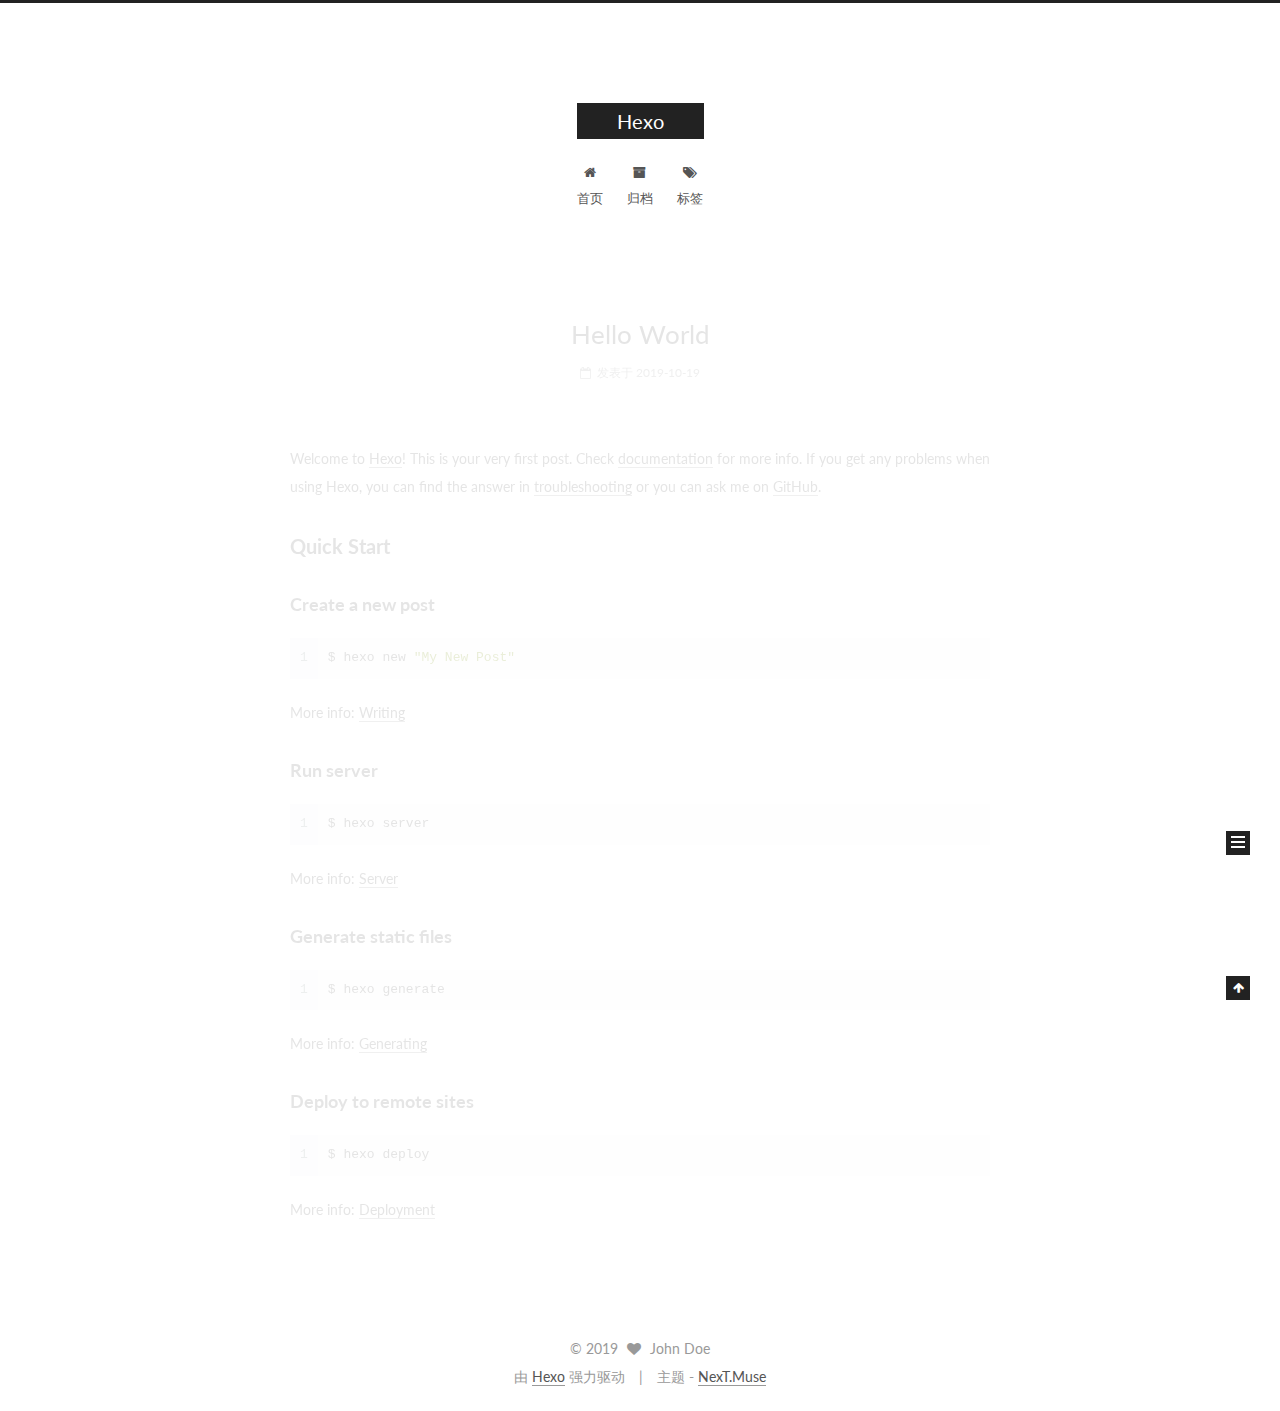
==== commit e265b74e: "Site updated: 2019-10-19 22:56:20" ====
--- a/index.html
+++ b/index.html
@@ -5,7 +5,7 @@
   
 
 
-<html class="theme-next muse use-motion" lang="en">
+<html class="theme-next muse use-motion" lang="zh-Hans">
 <head>
   <meta charset="UTF-8"/>
 <meta http-equiv="X-UA-Compatible" content="IE=edge" />
@@ -98,7 +98,7 @@
 <meta property="og:title" content="Hexo">
 <meta property="og:url" content="http:&#x2F;&#x2F;yoursite.com&#x2F;index.html">
 <meta property="og:site_name" content="Hexo">
-<meta property="og:locale" content="en">
+<meta property="og:locale" content="zh-Hans">
 <meta name="twitter:card" content="summary">
 
 
@@ -114,7 +114,7 @@
     motion: true,
     duoshuo: {
       userId: '0',
-      author: 'Author'
+      author: '博主'
     },
     algolia: {
       applicationID: '',
@@ -152,7 +152,7 @@
 
 </head>
 
-<body itemscope itemtype="http://schema.org/WebPage" lang="en">
+<body itemscope itemtype="http://schema.org/WebPage" lang="zh-Hans">
 
   
   
@@ -202,7 +202,7 @@
             
               <i class="menu-item-icon fa fa-fw fa-home"></i> <br />
             
-            Home
+            首页
           </a>
         </li>
       
@@ -212,7 +212,7 @@
             
               <i class="menu-item-icon fa fa-fw fa-archive"></i> <br />
             
-            Archives
+            归档
           </a>
         </li>
       
@@ -222,7 +222,7 @@
             
               <i class="menu-item-icon fa fa-fw fa-tags"></i> <br />
             
-            Tags
+            标签
           </a>
         </li>
       
@@ -288,9 +288,9 @@
                 <i class="fa fa-calendar-o"></i>
               </span>
               
-                <span class="post-meta-item-text">Posted on</span>
+                <span class="post-meta-item-text">发表于</span>
               
-              <time title="Post created" itemprop="dateCreated datePublished" datetime="2019-10-19T17:51:27+08:00">
+              <time title="创建于" itemprop="dateCreated datePublished" datetime="2019-10-19T17:51:27+08:00">
                 2019-10-19
               </time>
             
@@ -425,7 +425,7 @@
             <div class="site-state-item site-state-posts">
               <a href="/archives/">
                 <span class="site-state-item-count">1</span>
-                <span class="site-state-item-name">posts</span>
+                <span class="site-state-item-name">日志</span>
               </a>
             </div>
           
@@ -479,11 +479,11 @@
 
 
 <div class="powered-by">
-  Powered by <a class="theme-link" href="https://hexo.io" target="_blank" rel="noopener">Hexo</a>
+  由 <a class="theme-link" href="https://hexo.io" target="_blank" rel="noopener">Hexo</a> 强力驱动
 </div>
 
 <div class="theme-info">
-  Theme -
+  主题 -
   <a class="theme-link" href="https://github.com/iissnan/hexo-theme-next" target="_blank" rel="noopener">
     NexT.Muse
   </a>
--- a/css/main.css
+++ b/css/main.css
@@ -1807,7 +1807,7 @@
   width: 4px;
   height: 4px;
   border-radius: 50%;
-  background: #49e263;
+  background: #ff26d7;
 }
 .links-of-blogroll {
   font-size: 13px;
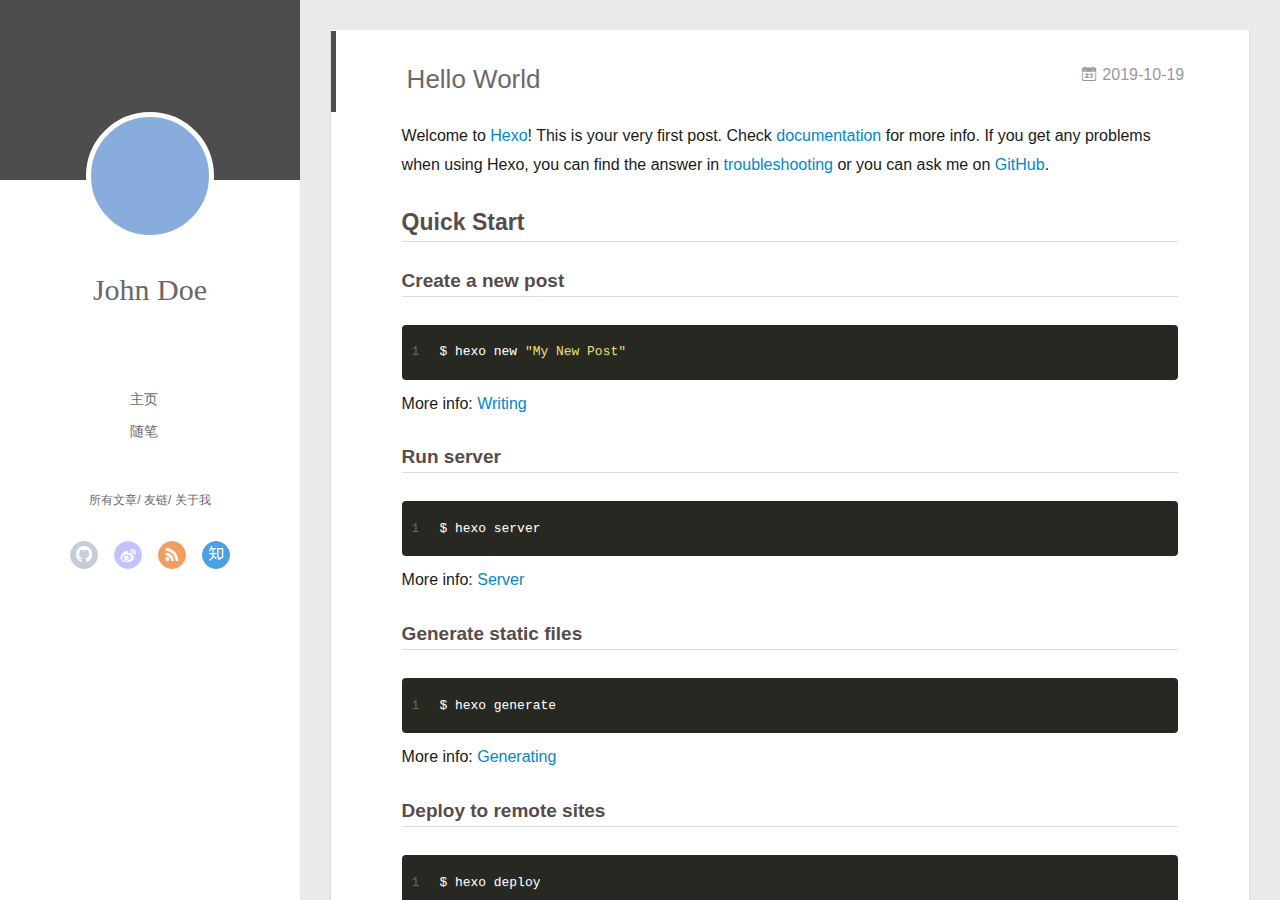
==== commit 4e3fa0a9: "Site updated: 2019-10-19 23:13:45" ====
--- a/index.html
+++ b/index.html
@@ -1,336 +1,177 @@
 <!DOCTYPE html>
-
-
-
-  
-
-
-<html class="theme-next muse use-motion" lang="zh-Hans">
+<html>
 <head>
-  <meta charset="UTF-8"/>
-<meta http-equiv="X-UA-Compatible" content="IE=edge" />
-<meta name="viewport" content="width=device-width, initial-scale=1, maximum-scale=1"/>
-<meta name="theme-color" content="#222">
-
-
-
-
-
-
-
-
-
-<meta http-equiv="Cache-Control" content="no-transform" />
-<meta http-equiv="Cache-Control" content="no-siteapp" />
-
-
-
-
-
-
-
-
-
-
-
-
-
-
-
-  
-  
-  <link href="/lib/fancybox/source/jquery.fancybox.css?v=2.1.5" rel="stylesheet" type="text/css" />
-
-
-
-
-  
-  
-  
-  
-
-  
-    
-    
-  
-
-  
-
-  
-
-  
-
-  
-
-  
-    
-    
-    <link href="//fonts.googleapis.com/css?family=Lato:300,300italic,400,400italic,700,700italic&subset=latin,latin-ext" rel="stylesheet" type="text/css">
-  
-
-
-
-
-
-
-<link href="/lib/font-awesome/css/font-awesome.min.css?v=4.6.2" rel="stylesheet" type="text/css" />
-
-<link href="/css/main.css?v=5.1.2" rel="stylesheet" type="text/css" />
-
-
-  <meta name="keywords" content="Hexo, NexT" />
-
-
-
-
-
-
-
-
-  <link rel="shortcut icon" type="image/x-icon" href="/favicon.ico?v=5.1.2" />
-
-
-
-
-
-
-<meta property="og:type" content="website">
+  <meta charset="utf-8">
+  
+  <meta name="renderer" content="webkit">
+  <meta http-equiv="X-UA-Compatible" content="IE=edge" >
+  <link rel="dns-prefetch" href="http://yoursite.com">
+  <title>Hexo</title>
+  <meta name="viewport" content="width=device-width, initial-scale=1, maximum-scale=1">
+  <meta property="og:type" content="website">
 <meta property="og:title" content="Hexo">
 <meta property="og:url" content="http:&#x2F;&#x2F;yoursite.com&#x2F;index.html">
 <meta property="og:site_name" content="Hexo">
 <meta property="og:locale" content="zh-Hans">
 <meta name="twitter:card" content="summary">
-
-
-
-<script type="text/javascript" id="hexo.configurations">
-  var NexT = window.NexT || {};
-  var CONFIG = {
-    root: '/',
-    scheme: 'Muse',
-    sidebar: {"position":"left","display":"post","offset":12,"offset_float":12,"b2t":false,"scrollpercent":false,"onmobile":false},
-    fancybox: true,
-    tabs: true,
-    motion: true,
-    duoshuo: {
-      userId: '0',
-      author: '博主'
-    },
-    algolia: {
-      applicationID: '',
-      apiKey: '',
-      indexName: '',
-      hits: {"per_page":10},
-      labels: {"input_placeholder":"Search for Posts","hits_empty":"We didn't find any results for the search: ${query}","hits_stats":"${hits} results found in ${time} ms"}
+  
+    <link rel="alternative" href="/atom.xml" title="Hexo" type="application/atom+xml">
+  
+  
+    <link rel="icon" href="/favicon.png">
+  
+  <link rel="stylesheet" type="text/css" href="/./main.0cf68a.css">
+  <style type="text/css">
+  
+    #container.show {
+      background: linear-gradient(200deg,#a0cfe4,#e8c37e);
     }
-  };
-</script>
-
-
-
-  <link rel="canonical" href="http://yoursite.com/"/>
-
-
-
-
-
-  <title>Hexo</title>
-  
-
-
-
-
-
-
-
-
-
-
-
-
-
+  </style>
+  
+
+  
 
 </head>
 
-<body itemscope itemtype="http://schema.org/WebPage" lang="zh-Hans">
-
-  
-  
-    
-  
-
-  <div class="container sidebar-position-left 
-   page-home 
- ">
-    <div class="headband"></div>
-
-    <header id="header" class="header" itemscope itemtype="http://schema.org/WPHeader">
-      <div class="header-inner"><div class="site-brand-wrapper">
-  <div class="site-meta ">
-    
-
-    <div class="custom-logo-site-title">
-      <a href="/"  class="brand" rel="start">
-        <span class="logo-line-before"><i></i></span>
-        <span class="site-title">Hexo</span>
-        <span class="logo-line-after"><i></i></span>
-      </a>
-    </div>
-      
-        <p class="site-subtitle"></p>
-      
-  </div>
-
-  <div class="site-nav-toggle">
-    <button>
-      <span class="btn-bar"></span>
-      <span class="btn-bar"></span>
-      <span class="btn-bar"></span>
-    </button>
-  </div>
+<body>
+  <div id="container" q-class="show:isCtnShow">
+    <canvas id="anm-canvas" class="anm-canvas"></canvas>
+    <div class="left-col" q-class="show:isShow">
+      
+<div class="overlay" style="background: #4d4d4d"></div>
+<div class="intrude-less">
+	<header id="header" class="inner">
+		<a href="/" class="profilepic">
+			<img src="" class="js-avatar">
+		</a>
+		<hgroup>
+		  <h1 class="header-author"><a href="/">John Doe</a></h1>
+		</hgroup>
+		
+
+		<nav class="header-menu">
+			<ul>
+			
+				<li><a href="/">主页</a></li>
+	        
+				<li><a href="/tags/%E9%9A%8F%E7%AC%94/">随笔</a></li>
+	        
+			</ul>
+		</nav>
+		<nav class="header-smart-menu">
+    		
+    			
+    			<a q-on="click: openSlider(e, 'innerArchive')" href="javascript:void(0)">所有文章</a>
+    			
+            
+    			
+    			<a q-on="click: openSlider(e, 'friends')" href="javascript:void(0)">友链</a>
+    			
+            
+    			
+    			<a q-on="click: openSlider(e, 'aboutme')" href="javascript:void(0)">关于我</a>
+    			
+            
+		</nav>
+		<nav class="header-nav">
+			<div class="social">
+				
+					<a class="github" target="_blank" href="#" title="github"><i class="icon-github"></i></a>
+		        
+					<a class="weibo" target="_blank" href="#" title="weibo"><i class="icon-weibo"></i></a>
+		        
+					<a class="rss" target="_blank" href="#" title="rss"><i class="icon-rss"></i></a>
+		        
+					<a class="zhihu" target="_blank" href="#" title="zhihu"><i class="icon-zhihu"></i></a>
+		        
+			</div>
+		</nav>
+	</header>		
 </div>
 
-<nav class="site-nav">
-  
-
-  
-    <ul id="menu" class="menu">
-      
-        
-        <li class="menu-item menu-item-home">
-          <a href="/" rel="section">
+    </div>
+    <div class="mid-col" q-class="show:isShow,hide:isShow|isFalse">
+      
+<nav id="mobile-nav">
+  	<div class="overlay js-overlay" style="background: #4d4d4d"></div>
+	<div class="btnctn js-mobile-btnctn">
+  		<div class="slider-trigger list" q-on="click: openSlider(e)"><i class="icon icon-sort"></i></div>
+	</div>
+	<div class="intrude-less">
+		<header id="header" class="inner">
+			<div class="profilepic">
+				<img src="" class="js-avatar">
+			</div>
+			<hgroup>
+			  <h1 class="header-author js-header-author">John Doe</h1>
+			</hgroup>
+			
+			
+			
+				
+			
+				
+			
+			
+			
+			<nav class="header-nav">
+				<div class="social">
+					
+						<a class="github" target="_blank" href="#" title="github"><i class="icon-github"></i></a>
+			        
+						<a class="weibo" target="_blank" href="#" title="weibo"><i class="icon-weibo"></i></a>
+			        
+						<a class="rss" target="_blank" href="#" title="rss"><i class="icon-rss"></i></a>
+			        
+						<a class="zhihu" target="_blank" href="#" title="zhihu"><i class="icon-zhihu"></i></a>
+			        
+				</div>
+			</nav>
+
+			<nav class="header-menu js-header-menu">
+				<ul style="width: 50%">
+				
+				
+					<li style="width: 50%"><a href="/">主页</a></li>
+		        
+					<li style="width: 50%"><a href="/tags/%E9%9A%8F%E7%AC%94/">随笔</a></li>
+		        
+				</ul>
+			</nav>
+		</header>				
+	</div>
+	<div class="mobile-mask" style="display:none" q-show="isShow"></div>
+</nav>
+
+      <div id="wrapper" class="body-wrap">
+        <div class="menu-l">
+          <div class="canvas-wrap">
+            <canvas data-colors="#eaeaea" data-sectionHeight="100" data-contentId="js-content" id="myCanvas1" class="anm-canvas"></canvas>
+          </div>
+          <div id="js-content" class="content-ll">
             
-              <i class="menu-item-icon fa fa-fw fa-home"></i> <br />
-            
-            首页
-          </a>
-        </li>
-      
-        
-        <li class="menu-item menu-item-archives">
-          <a href="/archives/" rel="section">
-            
-              <i class="menu-item-icon fa fa-fw fa-archive"></i> <br />
-            
-            归档
-          </a>
-        </li>
-      
-        
-        <li class="menu-item menu-item-tags">
-          <a href="/tags/" rel="section">
-            
-              <i class="menu-item-icon fa fa-fw fa-tags"></i> <br />
-            
-            标签
-          </a>
-        </li>
-      
-
-      
-    </ul>
-  
-
-  
-</nav>
-
-
-
- </div>
-    </header>
-
-    <main id="main" class="main">
-      <div class="main-inner">
-        <div class="content-wrap">
-          <div id="content" class="content">
-            
-  <section id="posts" class="posts-expand">
-    
-      
-
-  
-
-  
-  
-  
-
-  <article class="post post-type-normal" itemscope itemtype="http://schema.org/Article">
-  
-  
-  
-  <div class="post-block">
-    <link itemprop="mainEntityOfPage" href="http://yoursite.com/2019/10/19/hello-world/">
-
-    <span hidden itemprop="author" itemscope itemtype="http://schema.org/Person">
-      <meta itemprop="name" content="John Doe">
-      <meta itemprop="description" content="">
-      <meta itemprop="image" content="/images/avatar.gif">
-    </span>
-
-    <span hidden itemprop="publisher" itemscope itemtype="http://schema.org/Organization">
-      <meta itemprop="name" content="Hexo">
-    </span>
-
-    
-      <header class="post-header">
-
-        
-        
-          <h1 class="post-title" itemprop="name headline">
-                
-                <a class="post-title-link" href="/2019/10/19/hello-world/" itemprop="url">Hello World</a></h1>
-        
-
-        <div class="post-meta">
-          <span class="post-time">
-            
-              <span class="post-meta-item-icon">
-                <i class="fa fa-calendar-o"></i>
-              </span>
-              
-                <span class="post-meta-item-text">发表于</span>
-              
-              <time title="创建于" itemprop="dateCreated datePublished" datetime="2019-10-19T17:51:27+08:00">
-                2019-10-19
-              </time>
-            
-
-            
-
-            
-          </span>
-
-          
-
-          
-            
-          
-
-          
-          
-
-          
-
-          
-
-          
-
-        </div>
+  
+    <article id="post-hello-world" class="article article-type-post  article-index" itemscope itemprop="blogPost">
+  <div class="article-inner">
+    
+      <header class="article-header">
+        
+  
+    <h1 itemprop="name">
+      <a class="article-title" href="/2019/10/19/hello-world/">Hello World</a>
+    </h1>
+  
+
+        
+        <a href="/2019/10/19/hello-world/" class="archive-article-date">
+  	<time datetime="2019-10-19T09:51:27.141Z" itemprop="datePublished"><i class="icon-calendar icon"></i>2019-10-19</time>
+</a>
+        
       </header>
     
-
-    
-    
-    
-    <div class="post-body" itemprop="articleBody">
-
-      
-      
-
-      
-        
-          
-            <p>Welcome to <a href="https://hexo.io/" target="_blank" rel="noopener">Hexo</a>! This is your very first post. Check <a href="https://hexo.io/docs/" target="_blank" rel="noopener">documentation</a> for more info. If you get any problems when using Hexo, you can find the answer in <a href="https://hexo.io/docs/troubleshooting.html" target="_blank" rel="noopener">troubleshooting</a> or you can ask me on <a href="https://github.com/hexojs/hexo/issues" target="_blank" rel="noopener">GitHub</a>.</p>
+    <div class="article-entry" itemprop="articleBody">
+      
+        <p>Welcome to <a href="https://hexo.io/" target="_blank" rel="noopener">Hexo</a>! This is your very first post. Check <a href="https://hexo.io/docs/" target="_blank" rel="noopener">documentation</a> for more info. If you get any problems when using Hexo, you can find the answer in <a href="https://hexo.io/docs/troubleshooting.html" target="_blank" rel="noopener">troubleshooting</a> or you can ask me on <a href="https://github.com/hexojs/hexo/issues" target="_blank" rel="noopener">GitHub</a>.</p>
 <h2 id="Quick-Start"><a href="#Quick-Start" class="headerlink" title="Quick Start"></a>Quick Start</h2><h3 id="Create-a-new-post"><a href="#Create-a-new-post" class="headerlink" title="Create a new post"></a>Create a new post</h3><figure class="highlight bash"><table><tr><td class="gutter"><pre><span class="line">1</span><br></pre></td><td class="code"><pre><span class="line">$ hexo new <span class="string">"My New Post"</span></span><br></pre></td></tr></table></figure>
 
 <p>More info: <a href="https://hexo.io/docs/writing.html" target="_blank" rel="noopener">Writing</a></p>
@@ -344,284 +185,293 @@
 
 <p>More info: <a href="https://hexo.io/docs/deployment.html" target="_blank" rel="noopener">Deployment</a></p>
 
-          
-        
-      
-    </div>
-    
-    
-    
-
-    
-
-    
-
-    
-
-    <footer class="post-footer">
-      
-
-      
-
-      
-
-      
-      
-        <div class="post-eof"></div>
-      
-    </footer>
+      
+
+      
+    </div>
+    <div class="article-info article-info-index">
+      
+      
+      
+
+      
+        <p class="article-more-link">
+          <a class="article-more-a" href="/2019/10/19/hello-world/">展开全文 >></a>
+        </p>
+      
+
+      
+      <div class="clearfix"></div>
+    </div>
   </div>
-  
-  
-  
-  </article>
-
-
-    
-  </section>
-
+</article>
+
+<aside class="wrap-side-operation">
+    <div class="mod-side-operation">
+        
+        <div class="jump-container" id="js-jump-container" style="display:none;">
+            <a href="javascript:void(0)" class="mod-side-operation__jump-to-top">
+                <i class="icon-font icon-back"></i>
+            </a>
+            <div id="js-jump-plan-container" class="jump-plan-container" style="top: -11px;">
+                <i class="icon-font icon-plane jump-plane"></i>
+            </div>
+        </div>
+        
+        
+    </div>
+</aside>
+
+
+
+
+  
   
 
 
           </div>
-          
-
-
-          
-
-        </div>
-        
-          
-  
-  <div class="sidebar-toggle">
-    <div class="sidebar-toggle-line-wrap">
-      <span class="sidebar-toggle-line sidebar-toggle-line-first"></span>
-      <span class="sidebar-toggle-line sidebar-toggle-line-middle"></span>
-      <span class="sidebar-toggle-line sidebar-toggle-line-last"></span>
+        </div>
+      </div>
+      <footer id="footer">
+  <div class="outer">
+    <div id="footer-info">
+    	<div class="footer-left">
+    		&copy; 2019 John Doe
+    	</div>
+      	<div class="footer-right">
+      		<a href="http://hexo.io/" target="_blank">Hexo</a>  Theme <a href="https://github.com/litten/hexo-theme-yilia" target="_blank">Yilia</a> by Litten
+      	</div>
     </div>
   </div>
-
-  <aside id="sidebar" class="sidebar">
-    
-    <div class="sidebar-inner">
-
-      
-
-      
-
-      <section class="site-overview sidebar-panel sidebar-panel-active">
-        <div class="site-author motion-element" itemprop="author" itemscope itemtype="http://schema.org/Person">
-          <img class="site-author-image" itemprop="image"
-               src="/images/avatar.gif"
-               alt="John Doe" />
-          <p class="site-author-name" itemprop="name">John Doe</p>
-           
-              <p class="site-description motion-element" itemprop="description"></p>
-          
-        </div>
-        <nav class="site-state motion-element">
-
-          
-            <div class="site-state-item site-state-posts">
-              <a href="/archives/">
-                <span class="site-state-item-count">1</span>
-                <span class="site-state-item-name">日志</span>
-              </a>
+</footer>
+    </div>
+    <script>
+	var yiliaConfig = {
+		mathjax: false,
+		isHome: true,
+		isPost: false,
+		isArchive: false,
+		isTag: false,
+		isCategory: false,
+		open_in_new: false,
+		toc_hide_index: true,
+		root: "/",
+		innerArchive: true,
+		showTags: false
+	}
+</script>
+
+<script>!function(t){function n(e){if(r[e])return r[e].exports;var i=r[e]={exports:{},id:e,loaded:!1};return t[e].call(i.exports,i,i.exports,n),i.loaded=!0,i.exports}var r={};n.m=t,n.c=r,n.p="./",n(0)}([function(t,n,r){r(195),t.exports=r(191)},function(t,n,r){var e=r(3),i=r(52),o=r(27),u=r(28),c=r(53),f="prototype",a=function(t,n,r){var s,l,h,v,p=t&a.F,d=t&a.G,y=t&a.S,g=t&a.P,b=t&a.B,m=d?e:y?e[n]||(e[n]={}):(e[n]||{})[f],x=d?i:i[n]||(i[n]={}),w=x[f]||(x[f]={});d&&(r=n);for(s in r)l=!p&&m&&void 0!==m[s],h=(l?m:r)[s],v=b&&l?c(h,e):g&&"function"==typeof h?c(Function.call,h):h,m&&u(m,s,h,t&a.U),x[s]!=h&&o(x,s,v),g&&w[s]!=h&&(w[s]=h)};e.core=i,a.F=1,a.G=2,a.S=4,a.P=8,a.B=16,a.W=32,a.U=64,a.R=128,t.exports=a},function(t,n,r){var e=r(6);t.exports=function(t){if(!e(t))throw TypeError(t+" is not an object!");return t}},function(t,n){var r=t.exports="undefined"!=typeof window&&window.Math==Math?window:"undefined"!=typeof self&&self.Math==Math?self:Function("return this")();"number"==typeof __g&&(__g=r)},function(t,n){t.exports=function(t){try{return!!t()}catch(t){return!0}}},function(t,n){var r=t.exports="undefined"!=typeof window&&window.Math==Math?window:"undefined"!=typeof self&&self.Math==Math?self:Function("return this")();"number"==typeof __g&&(__g=r)},function(t,n){t.exports=function(t){return"object"==typeof t?null!==t:"function"==typeof t}},function(t,n,r){var e=r(126)("wks"),i=r(76),o=r(3).Symbol,u="function"==typeof o;(t.exports=function(t){return e[t]||(e[t]=u&&o[t]||(u?o:i)("Symbol."+t))}).store=e},function(t,n){var r={}.hasOwnProperty;t.exports=function(t,n){return r.call(t,n)}},function(t,n,r){var e=r(94),i=r(33);t.exports=function(t){return e(i(t))}},function(t,n,r){t.exports=!r(4)(function(){return 7!=Object.defineProperty({},"a",{get:function(){return 7}}).a})},function(t,n,r){var e=r(2),i=r(167),o=r(50),u=Object.defineProperty;n.f=r(10)?Object.defineProperty:function(t,n,r){if(e(t),n=o(n,!0),e(r),i)try{return u(t,n,r)}catch(t){}if("get"in r||"set"in r)throw TypeError("Accessors not supported!");return"value"in r&&(t[n]=r.value),t}},function(t,n,r){t.exports=!r(18)(function(){return 7!=Object.defineProperty({},"a",{get:function(){return 7}}).a})},function(t,n,r){var e=r(14),i=r(22);t.exports=r(12)?function(t,n,r){return e.f(t,n,i(1,r))}:function(t,n,r){return t[n]=r,t}},function(t,n,r){var e=r(20),i=r(58),o=r(42),u=Object.defineProperty;n.f=r(12)?Object.defineProperty:function(t,n,r){if(e(t),n=o(n,!0),e(r),i)try{return u(t,n,r)}catch(t){}if("get"in r||"set"in r)throw TypeError("Accessors not supported!");return"value"in r&&(t[n]=r.value),t}},function(t,n,r){var e=r(40)("wks"),i=r(23),o=r(5).Symbol,u="function"==typeof o;(t.exports=function(t){return e[t]||(e[t]=u&&o[t]||(u?o:i)("Symbol."+t))}).store=e},function(t,n,r){var e=r(67),i=Math.min;t.exports=function(t){return t>0?i(e(t),9007199254740991):0}},function(t,n,r){var e=r(46);t.exports=function(t){return Object(e(t))}},function(t,n){t.exports=function(t){try{return!!t()}catch(t){return!0}}},function(t,n,r){var e=r(63),i=r(34);t.exports=Object.keys||function(t){return e(t,i)}},function(t,n,r){var e=r(21);t.exports=function(t){if(!e(t))throw TypeError(t+" is not an object!");return t}},function(t,n){t.exports=function(t){return"object"==typeof t?null!==t:"function"==typeof t}},function(t,n){t.exports=function(t,n){return{enumerable:!(1&t),configurable:!(2&t),writable:!(4&t),value:n}}},function(t,n){var r=0,e=Math.random();t.exports=function(t){return"Symbol(".concat(void 0===t?"":t,")_",(++r+e).toString(36))}},function(t,n){var r={}.hasOwnProperty;t.exports=function(t,n){return r.call(t,n)}},function(t,n){var r=t.exports={version:"2.4.0"};"number"==typeof __e&&(__e=r)},function(t,n){t.exports=function(t){if("function"!=typeof t)throw TypeError(t+" is not a function!");return t}},function(t,n,r){var e=r(11),i=r(66);t.exports=r(10)?function(t,n,r){return e.f(t,n,i(1,r))}:function(t,n,r){return t[n]=r,t}},function(t,n,r){var e=r(3),i=r(27),o=r(24),u=r(76)("src"),c="toString",f=Function[c],a=(""+f).split(c);r(52).inspectSource=function(t){return f.call(t)},(t.exports=function(t,n,r,c){var f="function"==typeof r;f&&(o(r,"name")||i(r,"name",n)),t[n]!==r&&(f&&(o(r,u)||i(r,u,t[n]?""+t[n]:a.join(String(n)))),t===e?t[n]=r:c?t[n]?t[n]=r:i(t,n,r):(delete t[n],i(t,n,r)))})(Function.prototype,c,function(){return"function"==typeof this&&this[u]||f.call(this)})},function(t,n,r){var e=r(1),i=r(4),o=r(46),u=function(t,n,r,e){var i=String(o(t)),u="<"+n;return""!==r&&(u+=" "+r+'="'+String(e).replace(/"/g,"&quot;")+'"'),u+">"+i+"</"+n+">"};t.exports=function(t,n){var r={};r[t]=n(u),e(e.P+e.F*i(function(){var n=""[t]('"');return n!==n.toLowerCase()||n.split('"').length>3}),"String",r)}},function(t,n,r){var e=r(115),i=r(46);t.exports=function(t){return e(i(t))}},function(t,n,r){var e=r(116),i=r(66),o=r(30),u=r(50),c=r(24),f=r(167),a=Object.getOwnPropertyDescriptor;n.f=r(10)?a:function(t,n){if(t=o(t),n=u(n,!0),f)try{return a(t,n)}catch(t){}if(c(t,n))return i(!e.f.call(t,n),t[n])}},function(t,n,r){var e=r(24),i=r(17),o=r(145)("IE_PROTO"),u=Object.prototype;t.exports=Object.getPrototypeOf||function(t){return t=i(t),e(t,o)?t[o]:"function"==typeof t.constructor&&t instanceof t.constructor?t.constructor.prototype:t instanceof Object?u:null}},function(t,n){t.exports=function(t){if(void 0==t)throw TypeError("Can't call method on  "+t);return t}},function(t,n){t.exports="constructor,hasOwnProperty,isPrototypeOf,propertyIsEnumerable,toLocaleString,toString,valueOf".split(",")},function(t,n){t.exports={}},function(t,n){t.exports=!0},function(t,n){n.f={}.propertyIsEnumerable},function(t,n,r){var e=r(14).f,i=r(8),o=r(15)("toStringTag");t.exports=function(t,n,r){t&&!i(t=r?t:t.prototype,o)&&e(t,o,{configurable:!0,value:n})}},function(t,n,r){var e=r(40)("keys"),i=r(23);t.exports=function(t){return e[t]||(e[t]=i(t))}},function(t,n,r){var e=r(5),i="__core-js_shared__",o=e[i]||(e[i]={});t.exports=function(t){return o[t]||(o[t]={})}},function(t,n){var r=Math.ceil,e=Math.floor;t.exports=function(t){return isNaN(t=+t)?0:(t>0?e:r)(t)}},function(t,n,r){var e=r(21);t.exports=function(t,n){if(!e(t))return t;var r,i;if(n&&"function"==typeof(r=t.toString)&&!e(i=r.call(t)))return i;if("function"==typeof(r=t.valueOf)&&!e(i=r.call(t)))return i;if(!n&&"function"==typeof(r=t.toString)&&!e(i=r.call(t)))return i;throw TypeError("Can't convert object to primitive value")}},function(t,n,r){var e=r(5),i=r(25),o=r(36),u=r(44),c=r(14).f;t.exports=function(t){var n=i.Symbol||(i.Symbol=o?{}:e.Symbol||{});"_"==t.charAt(0)||t in n||c(n,t,{value:u.f(t)})}},function(t,n,r){n.f=r(15)},function(t,n){var r={}.toString;t.exports=function(t){return r.call(t).slice(8,-1)}},function(t,n){t.exports=function(t){if(void 0==t)throw TypeError("Can't call method on  "+t);return t}},function(t,n,r){var e=r(4);t.exports=function(t,n){return!!t&&e(function(){n?t.call(null,function(){},1):t.call(null)})}},function(t,n,r){var e=r(53),i=r(115),o=r(17),u=r(16),c=r(203);t.exports=function(t,n){var r=1==t,f=2==t,a=3==t,s=4==t,l=6==t,h=5==t||l,v=n||c;return function(n,c,p){for(var d,y,g=o(n),b=i(g),m=e(c,p,3),x=u(b.length),w=0,S=r?v(n,x):f?v(n,0):void 0;x>w;w++)if((h||w in b)&&(d=b[w],y=m(d,w,g),t))if(r)S[w]=y;else if(y)switch(t){case 3:return!0;case 5:return d;case 6:return w;case 2:S.push(d)}else if(s)return!1;return l?-1:a||s?s:S}}},function(t,n,r){var e=r(1),i=r(52),o=r(4);t.exports=function(t,n){var r=(i.Object||{})[t]||Object[t],u={};u[t]=n(r),e(e.S+e.F*o(function(){r(1)}),"Object",u)}},function(t,n,r){var e=r(6);t.exports=function(t,n){if(!e(t))return t;var r,i;if(n&&"function"==typeof(r=t.toString)&&!e(i=r.call(t)))return i;if("function"==typeof(r=t.valueOf)&&!e(i=r.call(t)))return i;if(!n&&"function"==typeof(r=t.toString)&&!e(i=r.call(t)))return i;throw TypeError("Can't convert object to primitive value")}},function(t,n,r){var e=r(5),i=r(25),o=r(91),u=r(13),c="prototype",f=function(t,n,r){var a,s,l,h=t&f.F,v=t&f.G,p=t&f.S,d=t&f.P,y=t&f.B,g=t&f.W,b=v?i:i[n]||(i[n]={}),m=b[c],x=v?e:p?e[n]:(e[n]||{})[c];v&&(r=n);for(a in r)(s=!h&&x&&void 0!==x[a])&&a in b||(l=s?x[a]:r[a],b[a]=v&&"function"!=typeof x[a]?r[a]:y&&s?o(l,e):g&&x[a]==l?function(t){var n=function(n,r,e){if(this instanceof t){switch(arguments.length){case 0:return new t;case 1:return new t(n);case 2:return new t(n,r)}return new t(n,r,e)}return t.apply(this,arguments)};return n[c]=t[c],n}(l):d&&"function"==typeof l?o(Function.call,l):l,d&&((b.virtual||(b.virtual={}))[a]=l,t&f.R&&m&&!m[a]&&u(m,a,l)))};f.F=1,f.G=2,f.S=4,f.P=8,f.B=16,f.W=32,f.U=64,f.R=128,t.exports=f},function(t,n){var r=t.exports={version:"2.4.0"};"number"==typeof __e&&(__e=r)},function(t,n,r){var e=r(26);t.exports=function(t,n,r){if(e(t),void 0===n)return t;switch(r){case 1:return function(r){return t.call(n,r)};case 2:return function(r,e){return t.call(n,r,e)};case 3:return function(r,e,i){return t.call(n,r,e,i)}}return function(){return t.apply(n,arguments)}}},function(t,n,r){var e=r(183),i=r(1),o=r(126)("metadata"),u=o.store||(o.store=new(r(186))),c=function(t,n,r){var i=u.get(t);if(!i){if(!r)return;u.set(t,i=new e)}var o=i.get(n);if(!o){if(!r)return;i.set(n,o=new e)}return o},f=function(t,n,r){var e=c(n,r,!1);return void 0!==e&&e.has(t)},a=function(t,n,r){var e=c(n,r,!1);return void 0===e?void 0:e.get(t)},s=function(t,n,r,e){c(r,e,!0).set(t,n)},l=function(t,n){var r=c(t,n,!1),e=[];return r&&r.forEach(function(t,n){e.push(n)}),e},h=function(t){return void 0===t||"symbol"==typeof t?t:String(t)},v=function(t){i(i.S,"Reflect",t)};t.exports={store:u,map:c,has:f,get:a,set:s,keys:l,key:h,exp:v}},function(t,n,r){"use strict";if(r(10)){var e=r(69),i=r(3),o=r(4),u=r(1),c=r(127),f=r(152),a=r(53),s=r(68),l=r(66),h=r(27),v=r(73),p=r(67),d=r(16),y=r(75),g=r(50),b=r(24),m=r(180),x=r(114),w=r(6),S=r(17),_=r(137),O=r(70),E=r(32),P=r(71).f,j=r(154),F=r(76),M=r(7),A=r(48),N=r(117),T=r(146),I=r(155),k=r(80),L=r(123),R=r(74),C=r(130),D=r(160),U=r(11),W=r(31),G=U.f,B=W.f,V=i.RangeError,z=i.TypeError,q=i.Uint8Array,K="ArrayBuffer",J="Shared"+K,Y="BYTES_PER_ELEMENT",H="prototype",$=Array[H],X=f.ArrayBuffer,Q=f.DataView,Z=A(0),tt=A(2),nt=A(3),rt=A(4),et=A(5),it=A(6),ot=N(!0),ut=N(!1),ct=I.values,ft=I.keys,at=I.entries,st=$.lastIndexOf,lt=$.reduce,ht=$.reduceRight,vt=$.join,pt=$.sort,dt=$.slice,yt=$.toString,gt=$.toLocaleString,bt=M("iterator"),mt=M("toStringTag"),xt=F("typed_constructor"),wt=F("def_constructor"),St=c.CONSTR,_t=c.TYPED,Ot=c.VIEW,Et="Wrong length!",Pt=A(1,function(t,n){return Tt(T(t,t[wt]),n)}),jt=o(function(){return 1===new q(new Uint16Array([1]).buffer)[0]}),Ft=!!q&&!!q[H].set&&o(function(){new q(1).set({})}),Mt=function(t,n){if(void 0===t)throw z(Et);var r=+t,e=d(t);if(n&&!m(r,e))throw V(Et);return e},At=function(t,n){var r=p(t);if(r<0||r%n)throw V("Wrong offset!");return r},Nt=function(t){if(w(t)&&_t in t)return t;throw z(t+" is not a typed array!")},Tt=function(t,n){if(!(w(t)&&xt in t))throw z("It is not a typed array constructor!");return new t(n)},It=function(t,n){return kt(T(t,t[wt]),n)},kt=function(t,n){for(var r=0,e=n.length,i=Tt(t,e);e>r;)i[r]=n[r++];return i},Lt=function(t,n,r){G(t,n,{get:function(){return this._d[r]}})},Rt=function(t){var n,r,e,i,o,u,c=S(t),f=arguments.length,s=f>1?arguments[1]:void 0,l=void 0!==s,h=j(c);if(void 0!=h&&!_(h)){for(u=h.call(c),e=[],n=0;!(o=u.next()).done;n++)e.push(o.value);c=e}for(l&&f>2&&(s=a(s,arguments[2],2)),n=0,r=d(c.length),i=Tt(this,r);r>n;n++)i[n]=l?s(c[n],n):c[n];return i},Ct=function(){for(var t=0,n=arguments.length,r=Tt(this,n);n>t;)r[t]=arguments[t++];return r},Dt=!!q&&o(function(){gt.call(new q(1))}),Ut=function(){return gt.apply(Dt?dt.call(Nt(this)):Nt(this),arguments)},Wt={copyWithin:function(t,n){return D.call(Nt(this),t,n,arguments.length>2?arguments[2]:void 0)},every:function(t){return rt(Nt(this),t,arguments.length>1?arguments[1]:void 0)},fill:function(t){return C.apply(Nt(this),arguments)},filter:function(t){return It(this,tt(Nt(this),t,arguments.length>1?arguments[1]:void 0))},find:function(t){return et(Nt(this),t,arguments.length>1?arguments[1]:void 0)},findIndex:function(t){return it(Nt(this),t,arguments.length>1?arguments[1]:void 0)},forEach:function(t){Z(Nt(this),t,arguments.length>1?arguments[1]:void 0)},indexOf:function(t){return ut(Nt(this),t,arguments.length>1?arguments[1]:void 0)},includes:function(t){return ot(Nt(this),t,arguments.length>1?arguments[1]:void 0)},join:function(t){return vt.apply(Nt(this),arguments)},lastIndexOf:function(t){return st.apply(Nt(this),arguments)},map:function(t){return Pt(Nt(this),t,arguments.length>1?arguments[1]:void 0)},reduce:function(t){return lt.apply(Nt(this),arguments)},reduceRight:function(t){return ht.apply(Nt(this),arguments)},reverse:function(){for(var t,n=this,r=Nt(n).length,e=Math.floor(r/2),i=0;i<e;)t=n[i],n[i++]=n[--r],n[r]=t;return n},some:function(t){return nt(Nt(this),t,arguments.length>1?arguments[1]:void 0)},sort:function(t){return pt.call(Nt(this),t)},subarray:function(t,n){var r=Nt(this),e=r.length,i=y(t,e);return new(T(r,r[wt]))(r.buffer,r.byteOffset+i*r.BYTES_PER_ELEMENT,d((void 0===n?e:y(n,e))-i))}},Gt=function(t,n){return It(this,dt.call(Nt(this),t,n))},Bt=function(t){Nt(this);var n=At(arguments[1],1),r=this.length,e=S(t),i=d(e.length),o=0;if(i+n>r)throw V(Et);for(;o<i;)this[n+o]=e[o++]},Vt={entries:function(){return at.call(Nt(this))},keys:function(){return ft.call(Nt(this))},values:function(){return ct.call(Nt(this))}},zt=function(t,n){return w(t)&&t[_t]&&"symbol"!=typeof n&&n in t&&String(+n)==String(n)},qt=function(t,n){return zt(t,n=g(n,!0))?l(2,t[n]):B(t,n)},Kt=function(t,n,r){return!(zt(t,n=g(n,!0))&&w(r)&&b(r,"value"))||b(r,"get")||b(r,"set")||r.configurable||b(r,"writable")&&!r.writable||b(r,"enumerable")&&!r.enumerable?G(t,n,r):(t[n]=r.value,t)};St||(W.f=qt,U.f=Kt),u(u.S+u.F*!St,"Object",{getOwnPropertyDescriptor:qt,defineProperty:Kt}),o(function(){yt.call({})})&&(yt=gt=function(){return vt.call(this)});var Jt=v({},Wt);v(Jt,Vt),h(Jt,bt,Vt.values),v(Jt,{slice:Gt,set:Bt,constructor:function(){},toString:yt,toLocaleString:Ut}),Lt(Jt,"buffer","b"),Lt(Jt,"byteOffset","o"),Lt(Jt,"byteLength","l"),Lt(Jt,"length","e"),G(Jt,mt,{get:function(){return this[_t]}}),t.exports=function(t,n,r,f){f=!!f;var a=t+(f?"Clamped":"")+"Array",l="Uint8Array"!=a,v="get"+t,p="set"+t,y=i[a],g=y||{},b=y&&E(y),m=!y||!c.ABV,S={},_=y&&y[H],j=function(t,r){var e=t._d;return e.v[v](r*n+e.o,jt)},F=function(t,r,e){var i=t._d;f&&(e=(e=Math.round(e))<0?0:e>255?255:255&e),i.v[p](r*n+i.o,e,jt)},M=function(t,n){G(t,n,{get:function(){return j(this,n)},set:function(t){return F(this,n,t)},enumerable:!0})};m?(y=r(function(t,r,e,i){s(t,y,a,"_d");var o,u,c,f,l=0,v=0;if(w(r)){if(!(r instanceof X||(f=x(r))==K||f==J))return _t in r?kt(y,r):Rt.call(y,r);o=r,v=At(e,n);var p=r.byteLength;if(void 0===i){if(p%n)throw V(Et);if((u=p-v)<0)throw V(Et)}else if((u=d(i)*n)+v>p)throw V(Et);c=u/n}else c=Mt(r,!0),u=c*n,o=new X(u);for(h(t,"_d",{b:o,o:v,l:u,e:c,v:new Q(o)});l<c;)M(t,l++)}),_=y[H]=O(Jt),h(_,"constructor",y)):L(function(t){new y(null),new y(t)},!0)||(y=r(function(t,r,e,i){s(t,y,a);var o;return w(r)?r instanceof X||(o=x(r))==K||o==J?void 0!==i?new g(r,At(e,n),i):void 0!==e?new g(r,At(e,n)):new g(r):_t in r?kt(y,r):Rt.call(y,r):new g(Mt(r,l))}),Z(b!==Function.prototype?P(g).concat(P(b)):P(g),function(t){t in y||h(y,t,g[t])}),y[H]=_,e||(_.constructor=y));var A=_[bt],N=!!A&&("values"==A.name||void 0==A.name),T=Vt.values;h(y,xt,!0),h(_,_t,a),h(_,Ot,!0),h(_,wt,y),(f?new y(1)[mt]==a:mt in _)||G(_,mt,{get:function(){return a}}),S[a]=y,u(u.G+u.W+u.F*(y!=g),S),u(u.S,a,{BYTES_PER_ELEMENT:n,from:Rt,of:Ct}),Y in _||h(_,Y,n),u(u.P,a,Wt),R(a),u(u.P+u.F*Ft,a,{set:Bt}),u(u.P+u.F*!N,a,Vt),u(u.P+u.F*(_.toString!=yt),a,{toString:yt}),u(u.P+u.F*o(function(){new y(1).slice()}),a,{slice:Gt}),u(u.P+u.F*(o(function(){return[1,2].toLocaleString()!=new y([1,2]).toLocaleString()})||!o(function(){_.toLocaleString.call([1,2])})),a,{toLocaleString:Ut}),k[a]=N?A:T,e||N||h(_,bt,T)}}else t.exports=function(){}},function(t,n){var r={}.toString;t.exports=function(t){return r.call(t).slice(8,-1)}},function(t,n,r){var e=r(21),i=r(5).document,o=e(i)&&e(i.createElement);t.exports=function(t){return o?i.createElement(t):{}}},function(t,n,r){t.exports=!r(12)&&!r(18)(function(){return 7!=Object.defineProperty(r(57)("div"),"a",{get:function(){return 7}}).a})},function(t,n,r){"use strict";var e=r(36),i=r(51),o=r(64),u=r(13),c=r(8),f=r(35),a=r(96),s=r(38),l=r(103),h=r(15)("iterator"),v=!([].keys&&"next"in[].keys()),p="keys",d="values",y=function(){return this};t.exports=function(t,n,r,g,b,m,x){a(r,n,g);var w,S,_,O=function(t){if(!v&&t in F)return F[t];switch(t){case p:case d:return function(){return new r(this,t)}}return function(){return new r(this,t)}},E=n+" Iterator",P=b==d,j=!1,F=t.prototype,M=F[h]||F["@@iterator"]||b&&F[b],A=M||O(b),N=b?P?O("entries"):A:void 0,T="Array"==n?F.entries||M:M;if(T&&(_=l(T.call(new t)))!==Object.prototype&&(s(_,E,!0),e||c(_,h)||u(_,h,y)),P&&M&&M.name!==d&&(j=!0,A=function(){return M.call(this)}),e&&!x||!v&&!j&&F[h]||u(F,h,A),f[n]=A,f[E]=y,b)if(w={values:P?A:O(d),keys:m?A:O(p),entries:N},x)for(S in w)S in F||o(F,S,w[S]);else i(i.P+i.F*(v||j),n,w);return w}},function(t,n,r){var e=r(20),i=r(100),o=r(34),u=r(39)("IE_PROTO"),c=function(){},f="prototype",a=function(){var t,n=r(57)("iframe"),e=o.length;for(n.style.display="none",r(93).appendChild(n),n.src="javascript:",t=n.contentWindow.document,t.open(),t.write("<script>document.F=Object<\/script>"),t.close(),a=t.F;e--;)delete a[f][o[e]];return a()};t.exports=Object.create||function(t,n){var r;return null!==t?(c[f]=e(t),r=new c,c[f]=null,r[u]=t):r=a(),void 0===n?r:i(r,n)}},function(t,n,r){var e=r(63),i=r(34).concat("length","prototype");n.f=Object.getOwnPropertyNames||function(t){return e(t,i)}},function(t,n){n.f=Object.getOwnPropertySymbols},function(t,n,r){var e=r(8),i=r(9),o=r(90)(!1),u=r(39)("IE_PROTO");t.exports=function(t,n){var r,c=i(t),f=0,a=[];for(r in c)r!=u&&e(c,r)&&a.push(r);for(;n.length>f;)e(c,r=n[f++])&&(~o(a,r)||a.push(r));return a}},function(t,n,r){t.exports=r(13)},function(t,n,r){var e=r(76)("meta"),i=r(6),o=r(24),u=r(11).f,c=0,f=Object.isExtensible||function(){return!0},a=!r(4)(function(){return f(Object.preventExtensions({}))}),s=function(t){u(t,e,{value:{i:"O"+ ++c,w:{}}})},l=function(t,n){if(!i(t))return"symbol"==typeof t?t:("string"==typeof t?"S":"P")+t;if(!o(t,e)){if(!f(t))return"F";if(!n)return"E";s(t)}return t[e].i},h=function(t,n){if(!o(t,e)){if(!f(t))return!0;if(!n)return!1;s(t)}return t[e].w},v=function(t){return a&&p.NEED&&f(t)&&!o(t,e)&&s(t),t},p=t.exports={KEY:e,NEED:!1,fastKey:l,getWeak:h,onFreeze:v}},function(t,n){t.exports=function(t,n){return{enumerable:!(1&t),configurable:!(2&t),writable:!(4&t),value:n}}},function(t,n){var r=Math.ceil,e=Math.floor;t.exports=function(t){return isNaN(t=+t)?0:(t>0?e:r)(t)}},function(t,n){t.exports=function(t,n,r,e){if(!(t instanceof n)||void 0!==e&&e in t)throw TypeError(r+": incorrect invocation!");return t}},function(t,n){t.exports=!1},function(t,n,r){var e=r(2),i=r(173),o=r(133),u=r(145)("IE_PROTO"),c=function(){},f="prototype",a=function(){var t,n=r(132)("iframe"),e=o.length;for(n.style.display="none",r(135).appendChild(n),n.src="javascript:",t=n.contentWindow.document,t.open(),t.write("<script>document.F=Object<\/script>"),t.close(),a=t.F;e--;)delete a[f][o[e]];return a()};t.exports=Object.create||function(t,n){var r;return null!==t?(c[f]=e(t),r=new c,c[f]=null,r[u]=t):r=a(),void 0===n?r:i(r,n)}},function(t,n,r){var e=r(175),i=r(133).concat("length","prototype");n.f=Object.getOwnPropertyNames||function(t){return e(t,i)}},function(t,n,r){var e=r(175),i=r(133);t.exports=Object.keys||function(t){return e(t,i)}},function(t,n,r){var e=r(28);t.exports=function(t,n,r){for(var i in n)e(t,i,n[i],r);return t}},function(t,n,r){"use strict";var e=r(3),i=r(11),o=r(10),u=r(7)("species");t.exports=function(t){var n=e[t];o&&n&&!n[u]&&i.f(n,u,{configurable:!0,get:function(){return this}})}},function(t,n,r){var e=r(67),i=Math.max,o=Math.min;t.exports=function(t,n){return t=e(t),t<0?i(t+n,0):o(t,n)}},function(t,n){var r=0,e=Math.random();t.exports=function(t){return"Symbol(".concat(void 0===t?"":t,")_",(++r+e).toString(36))}},function(t,n,r){var e=r(33);t.exports=function(t){return Object(e(t))}},function(t,n,r){var e=r(7)("unscopables"),i=Array.prototype;void 0==i[e]&&r(27)(i,e,{}),t.exports=function(t){i[e][t]=!0}},function(t,n,r){var e=r(53),i=r(169),o=r(137),u=r(2),c=r(16),f=r(154),a={},s={},n=t.exports=function(t,n,r,l,h){var v,p,d,y,g=h?function(){return t}:f(t),b=e(r,l,n?2:1),m=0;if("function"!=typeof g)throw TypeError(t+" is not iterable!");if(o(g)){for(v=c(t.length);v>m;m++)if((y=n?b(u(p=t[m])[0],p[1]):b(t[m]))===a||y===s)return y}else for(d=g.call(t);!(p=d.next()).done;)if((y=i(d,b,p.value,n))===a||y===s)return y};n.BREAK=a,n.RETURN=s},function(t,n){t.exports={}},function(t,n,r){var e=r(11).f,i=r(24),o=r(7)("toStringTag");t.exports=function(t,n,r){t&&!i(t=r?t:t.prototype,o)&&e(t,o,{configurable:!0,value:n})}},function(t,n,r){var e=r(1),i=r(46),o=r(4),u=r(150),c="["+u+"]",f="​+",a=RegExp("^"+c+c+"*"),s=RegExp(c+c+"*$"),l=function(t,n,r){var i={},c=o(function(){return!!u[t]()||f[t]()!=f}),a=i[t]=c?n(h):u[t];r&&(i[r]=a),e(e.P+e.F*c,"String",i)},h=l.trim=function(t,n){return t=String(i(t)),1&n&&(t=t.replace(a,"")),2&n&&(t=t.replace(s,"")),t};t.exports=l},function(t,n,r){t.exports={default:r(86),__esModule:!0}},function(t,n,r){t.exports={default:r(87),__esModule:!0}},function(t,n,r){"use strict";function e(t){return t&&t.__esModule?t:{default:t}}n.__esModule=!0;var i=r(84),o=e(i),u=r(83),c=e(u),f="function"==typeof c.default&&"symbol"==typeof o.default?function(t){return typeof t}:function(t){return t&&"function"==typeof c.default&&t.constructor===c.default&&t!==c.default.prototype?"symbol":typeof t};n.default="function"==typeof c.default&&"symbol"===f(o.default)?function(t){return void 0===t?"undefined":f(t)}:function(t){return t&&"function"==typeof c.default&&t.constructor===c.default&&t!==c.default.prototype?"symbol":void 0===t?"undefined":f(t)}},function(t,n,r){r(110),r(108),r(111),r(112),t.exports=r(25).Symbol},function(t,n,r){r(109),r(113),t.exports=r(44).f("iterator")},function(t,n){t.exports=function(t){if("function"!=typeof t)throw TypeError(t+" is not a function!");return t}},function(t,n){t.exports=function(){}},function(t,n,r){var e=r(9),i=r(106),o=r(105);t.exports=function(t){return function(n,r,u){var c,f=e(n),a=i(f.length),s=o(u,a);if(t&&r!=r){for(;a>s;)if((c=f[s++])!=c)return!0}else for(;a>s;s++)if((t||s in f)&&f[s]===r)return t||s||0;return!t&&-1}}},function(t,n,r){var e=r(88);t.exports=function(t,n,r){if(e(t),void 0===n)return t;switch(r){case 1:return function(r){return t.call(n,r)};case 2:return function(r,e){return t.call(n,r,e)};case 3:return function(r,e,i){return t.call(n,r,e,i)}}return function(){return t.apply(n,arguments)}}},function(t,n,r){var e=r(19),i=r(62),o=r(37);t.exports=function(t){var n=e(t),r=i.f;if(r)for(var u,c=r(t),f=o.f,a=0;c.length>a;)f.call(t,u=c[a++])&&n.push(u);return n}},function(t,n,r){t.exports=r(5).document&&document.documentElement},function(t,n,r){var e=r(56);t.exports=Object("z").propertyIsEnumerable(0)?Object:function(t){return"String"==e(t)?t.split(""):Object(t)}},function(t,n,r){var e=r(56);t.exports=Array.isArray||function(t){return"Array"==e(t)}},function(t,n,r){"use strict";var e=r(60),i=r(22),o=r(38),u={};r(13)(u,r(15)("iterator"),function(){return this}),t.exports=function(t,n,r){t.prototype=e(u,{next:i(1,r)}),o(t,n+" Iterator")}},function(t,n){t.exports=function(t,n){return{value:n,done:!!t}}},function(t,n,r){var e=r(19),i=r(9);t.exports=function(t,n){for(var r,o=i(t),u=e(o),c=u.length,f=0;c>f;)if(o[r=u[f++]]===n)return r}},function(t,n,r){var e=r(23)("meta"),i=r(21),o=r(8),u=r(14).f,c=0,f=Object.isExtensible||function(){return!0},a=!r(18)(function(){return f(Object.preventExtensions({}))}),s=function(t){u(t,e,{value:{i:"O"+ ++c,w:{}}})},l=function(t,n){if(!i(t))return"symbol"==typeof t?t:("string"==typeof t?"S":"P")+t;if(!o(t,e)){if(!f(t))return"F";if(!n)return"E";s(t)}return t[e].i},h=function(t,n){if(!o(t,e)){if(!f(t))return!0;if(!n)return!1;s(t)}return t[e].w},v=function(t){return a&&p.NEED&&f(t)&&!o(t,e)&&s(t),t},p=t.exports={KEY:e,NEED:!1,fastKey:l,getWeak:h,onFreeze:v}},function(t,n,r){var e=r(14),i=r(20),o=r(19);t.exports=r(12)?Object.defineProperties:function(t,n){i(t);for(var r,u=o(n),c=u.length,f=0;c>f;)e.f(t,r=u[f++],n[r]);return t}},function(t,n,r){var e=r(37),i=r(22),o=r(9),u=r(42),c=r(8),f=r(58),a=Object.getOwnPropertyDescriptor;n.f=r(12)?a:function(t,n){if(t=o(t),n=u(n,!0),f)try{return a(t,n)}catch(t){}if(c(t,n))return i(!e.f.call(t,n),t[n])}},function(t,n,r){var e=r(9),i=r(61).f,o={}.toString,u="object"==typeof window&&window&&Object.getOwnPropertyNames?Object.getOwnPropertyNames(window):[],c=function(t){try{return i(t)}catch(t){return u.slice()}};t.exports.f=function(t){return u&&"[object Window]"==o.call(t)?c(t):i(e(t))}},function(t,n,r){var e=r(8),i=r(77),o=r(39)("IE_PROTO"),u=Object.prototype;t.exports=Object.getPrototypeOf||function(t){return t=i(t),e(t,o)?t[o]:"function"==typeof t.constructor&&t instanceof t.constructor?t.constructor.prototype:t instanceof Object?u:null}},function(t,n,r){var e=r(41),i=r(33);t.exports=function(t){return function(n,r){var o,u,c=String(i(n)),f=e(r),a=c.length;return f<0||f>=a?t?"":void 0:(o=c.charCodeAt(f),o<55296||o>56319||f+1===a||(u=c.charCodeAt(f+1))<56320||u>57343?t?c.charAt(f):o:t?c.slice(f,f+2):u-56320+(o-55296<<10)+65536)}}},function(t,n,r){var e=r(41),i=Math.max,o=Math.min;t.exports=function(t,n){return t=e(t),t<0?i(t+n,0):o(t,n)}},function(t,n,r){var e=r(41),i=Math.min;t.exports=function(t){return t>0?i(e(t),9007199254740991):0}},function(t,n,r){"use strict";var e=r(89),i=r(97),o=r(35),u=r(9);t.exports=r(59)(Array,"Array",function(t,n){this._t=u(t),this._i=0,this._k=n},function(){var t=this._t,n=this._k,r=this._i++;return!t||r>=t.length?(this._t=void 0,i(1)):"keys"==n?i(0,r):"values"==n?i(0,t[r]):i(0,[r,t[r]])},"values"),o.Arguments=o.Array,e("keys"),e("values"),e("entries")},function(t,n){},function(t,n,r){"use strict";var e=r(104)(!0);r(59)(String,"String",function(t){this._t=String(t),this._i=0},function(){var t,n=this._t,r=this._i;return r>=n.length?{value:void 0,done:!0}:(t=e(n,r),this._i+=t.length,{value:t,done:!1})})},function(t,n,r){"use strict";var e=r(5),i=r(8),o=r(12),u=r(51),c=r(64),f=r(99).KEY,a=r(18),s=r(40),l=r(38),h=r(23),v=r(15),p=r(44),d=r(43),y=r(98),g=r(92),b=r(95),m=r(20),x=r(9),w=r(42),S=r(22),_=r(60),O=r(102),E=r(101),P=r(14),j=r(19),F=E.f,M=P.f,A=O.f,N=e.Symbol,T=e.JSON,I=T&&T.stringify,k="prototype",L=v("_hidden"),R=v("toPrimitive"),C={}.propertyIsEnumerable,D=s("symbol-registry"),U=s("symbols"),W=s("op-symbols"),G=Object[k],B="function"==typeof N,V=e.QObject,z=!V||!V[k]||!V[k].findChild,q=o&&a(function(){return 7!=_(M({},"a",{get:function(){return M(this,"a",{value:7}).a}})).a})?function(t,n,r){var e=F(G,n);e&&delete G[n],M(t,n,r),e&&t!==G&&M(G,n,e)}:M,K=function(t){var n=U[t]=_(N[k]);return n._k=t,n},J=B&&"symbol"==typeof N.iterator?function(t){return"symbol"==typeof t}:function(t){return t instanceof N},Y=function(t,n,r){return t===G&&Y(W,n,r),m(t),n=w(n,!0),m(r),i(U,n)?(r.enumerable?(i(t,L)&&t[L][n]&&(t[L][n]=!1),r=_(r,{enumerable:S(0,!1)})):(i(t,L)||M(t,L,S(1,{})),t[L][n]=!0),q(t,n,r)):M(t,n,r)},H=function(t,n){m(t);for(var r,e=g(n=x(n)),i=0,o=e.length;o>i;)Y(t,r=e[i++],n[r]);return t},$=function(t,n){return void 0===n?_(t):H(_(t),n)},X=function(t){var n=C.call(this,t=w(t,!0));return!(this===G&&i(U,t)&&!i(W,t))&&(!(n||!i(this,t)||!i(U,t)||i(this,L)&&this[L][t])||n)},Q=function(t,n){if(t=x(t),n=w(n,!0),t!==G||!i(U,n)||i(W,n)){var r=F(t,n);return!r||!i(U,n)||i(t,L)&&t[L][n]||(r.enumerable=!0),r}},Z=function(t){for(var n,r=A(x(t)),e=[],o=0;r.length>o;)i(U,n=r[o++])||n==L||n==f||e.push(n);return e},tt=function(t){for(var n,r=t===G,e=A(r?W:x(t)),o=[],u=0;e.length>u;)!i(U,n=e[u++])||r&&!i(G,n)||o.push(U[n]);return o};B||(N=function(){if(this instanceof N)throw TypeError("Symbol is not a constructor!");var t=h(arguments.length>0?arguments[0]:void 0),n=function(r){this===G&&n.call(W,r),i(this,L)&&i(this[L],t)&&(this[L][t]=!1),q(this,t,S(1,r))};return o&&z&&q(G,t,{configurable:!0,set:n}),K(t)},c(N[k],"toString",function(){return this._k}),E.f=Q,P.f=Y,r(61).f=O.f=Z,r(37).f=X,r(62).f=tt,o&&!r(36)&&c(G,"propertyIsEnumerable",X,!0),p.f=function(t){return K(v(t))}),u(u.G+u.W+u.F*!B,{Symbol:N});for(var nt="hasInstance,isConcatSpreadable,iterator,match,replace,search,species,split,toPrimitive,toStringTag,unscopables".split(","),rt=0;nt.length>rt;)v(nt[rt++]);for(var nt=j(v.store),rt=0;nt.length>rt;)d(nt[rt++]);u(u.S+u.F*!B,"Symbol",{for:function(t){return i(D,t+="")?D[t]:D[t]=N(t)},keyFor:function(t){if(J(t))return y(D,t);throw TypeError(t+" is not a symbol!")},useSetter:function(){z=!0},useSimple:function(){z=!1}}),u(u.S+u.F*!B,"Object",{create:$,defineProperty:Y,defineProperties:H,getOwnPropertyDescriptor:Q,getOwnPropertyNames:Z,getOwnPropertySymbols:tt}),T&&u(u.S+u.F*(!B||a(function(){var t=N();return"[null]"!=I([t])||"{}"!=I({a:t})||"{}"!=I(Object(t))})),"JSON",{stringify:function(t){if(void 0!==t&&!J(t)){for(var n,r,e=[t],i=1;arguments.length>i;)e.push(arguments[i++]);return n=e[1],"function"==typeof n&&(r=n),!r&&b(n)||(n=function(t,n){if(r&&(n=r.call(this,t,n)),!J(n))return n}),e[1]=n,I.apply(T,e)}}}),N[k][R]||r(13)(N[k],R,N[k].valueOf),l(N,"Symbol"),l(Math,"Math",!0),l(e.JSON,"JSON",!0)},function(t,n,r){r(43)("asyncIterator")},function(t,n,r){r(43)("observable")},function(t,n,r){r(107);for(var e=r(5),i=r(13),o=r(35),u=r(15)("toStringTag"),c=["NodeList","DOMTokenList","MediaList","StyleSheetList","CSSRuleList"],f=0;f<5;f++){var a=c[f],s=e[a],l=s&&s.prototype;l&&!l[u]&&i(l,u,a),o[a]=o.Array}},function(t,n,r){var e=r(45),i=r(7)("toStringTag"),o="Arguments"==e(function(){return arguments}()),u=function(t,n){try{return t[n]}catch(t){}};t.exports=function(t){var n,r,c;return void 0===t?"Undefined":null===t?"Null":"string"==typeof(r=u(n=Object(t),i))?r:o?e(n):"Object"==(c=e(n))&&"function"==typeof n.callee?"Arguments":c}},function(t,n,r){var e=r(45);t.exports=Object("z").propertyIsEnumerable(0)?Object:function(t){return"String"==e(t)?t.split(""):Object(t)}},function(t,n){n.f={}.propertyIsEnumerable},function(t,n,r){var e=r(30),i=r(16),o=r(75);t.exports=function(t){return function(n,r,u){var c,f=e(n),a=i(f.length),s=o(u,a);if(t&&r!=r){for(;a>s;)if((c=f[s++])!=c)return!0}else for(;a>s;s++)if((t||s in f)&&f[s]===r)return t||s||0;return!t&&-1}}},function(t,n,r){"use strict";var e=r(3),i=r(1),o=r(28),u=r(73),c=r(65),f=r(79),a=r(68),s=r(6),l=r(4),h=r(123),v=r(81),p=r(136);t.exports=function(t,n,r,d,y,g){var b=e[t],m=b,x=y?"set":"add",w=m&&m.prototype,S={},_=function(t){var n=w[t];o(w,t,"delete"==t?function(t){return!(g&&!s(t))&&n.call(this,0===t?0:t)}:"has"==t?function(t){return!(g&&!s(t))&&n.call(this,0===t?0:t)}:"get"==t?function(t){return g&&!s(t)?void 0:n.call(this,0===t?0:t)}:"add"==t?function(t){return n.call(this,0===t?0:t),this}:function(t,r){return n.call(this,0===t?0:t,r),this})};if("function"==typeof m&&(g||w.forEach&&!l(function(){(new m).entries().next()}))){var O=new m,E=O[x](g?{}:-0,1)!=O,P=l(function(){O.has(1)}),j=h(function(t){new m(t)}),F=!g&&l(function(){for(var t=new m,n=5;n--;)t[x](n,n);return!t.has(-0)});j||(m=n(function(n,r){a(n,m,t);var e=p(new b,n,m);return void 0!=r&&f(r,y,e[x],e),e}),m.prototype=w,w.constructor=m),(P||F)&&(_("delete"),_("has"),y&&_("get")),(F||E)&&_(x),g&&w.clear&&delete w.clear}else m=d.getConstructor(n,t,y,x),u(m.prototype,r),c.NEED=!0;return v(m,t),S[t]=m,i(i.G+i.W+i.F*(m!=b),S),g||d.setStrong(m,t,y),m}},function(t,n,r){"use strict";var e=r(27),i=r(28),o=r(4),u=r(46),c=r(7);t.exports=function(t,n,r){var f=c(t),a=r(u,f,""[t]),s=a[0],l=a[1];o(function(){var n={};return n[f]=function(){return 7},7!=""[t](n)})&&(i(String.prototype,t,s),e(RegExp.prototype,f,2==n?function(t,n){return l.call(t,this,n)}:function(t){return l.call(t,this)}))}
+},function(t,n,r){"use strict";var e=r(2);t.exports=function(){var t=e(this),n="";return t.global&&(n+="g"),t.ignoreCase&&(n+="i"),t.multiline&&(n+="m"),t.unicode&&(n+="u"),t.sticky&&(n+="y"),n}},function(t,n){t.exports=function(t,n,r){var e=void 0===r;switch(n.length){case 0:return e?t():t.call(r);case 1:return e?t(n[0]):t.call(r,n[0]);case 2:return e?t(n[0],n[1]):t.call(r,n[0],n[1]);case 3:return e?t(n[0],n[1],n[2]):t.call(r,n[0],n[1],n[2]);case 4:return e?t(n[0],n[1],n[2],n[3]):t.call(r,n[0],n[1],n[2],n[3])}return t.apply(r,n)}},function(t,n,r){var e=r(6),i=r(45),o=r(7)("match");t.exports=function(t){var n;return e(t)&&(void 0!==(n=t[o])?!!n:"RegExp"==i(t))}},function(t,n,r){var e=r(7)("iterator"),i=!1;try{var o=[7][e]();o.return=function(){i=!0},Array.from(o,function(){throw 2})}catch(t){}t.exports=function(t,n){if(!n&&!i)return!1;var r=!1;try{var o=[7],u=o[e]();u.next=function(){return{done:r=!0}},o[e]=function(){return u},t(o)}catch(t){}return r}},function(t,n,r){t.exports=r(69)||!r(4)(function(){var t=Math.random();__defineSetter__.call(null,t,function(){}),delete r(3)[t]})},function(t,n){n.f=Object.getOwnPropertySymbols},function(t,n,r){var e=r(3),i="__core-js_shared__",o=e[i]||(e[i]={});t.exports=function(t){return o[t]||(o[t]={})}},function(t,n,r){for(var e,i=r(3),o=r(27),u=r(76),c=u("typed_array"),f=u("view"),a=!(!i.ArrayBuffer||!i.DataView),s=a,l=0,h="Int8Array,Uint8Array,Uint8ClampedArray,Int16Array,Uint16Array,Int32Array,Uint32Array,Float32Array,Float64Array".split(",");l<9;)(e=i[h[l++]])?(o(e.prototype,c,!0),o(e.prototype,f,!0)):s=!1;t.exports={ABV:a,CONSTR:s,TYPED:c,VIEW:f}},function(t,n){"use strict";var r={versions:function(){var t=window.navigator.userAgent;return{trident:t.indexOf("Trident")>-1,presto:t.indexOf("Presto")>-1,webKit:t.indexOf("AppleWebKit")>-1,gecko:t.indexOf("Gecko")>-1&&-1==t.indexOf("KHTML"),mobile:!!t.match(/AppleWebKit.*Mobile.*/),ios:!!t.match(/\(i[^;]+;( U;)? CPU.+Mac OS X/),android:t.indexOf("Android")>-1||t.indexOf("Linux")>-1,iPhone:t.indexOf("iPhone")>-1||t.indexOf("Mac")>-1,iPad:t.indexOf("iPad")>-1,webApp:-1==t.indexOf("Safari"),weixin:-1==t.indexOf("MicroMessenger")}}()};t.exports=r},function(t,n,r){"use strict";var e=r(85),i=function(t){return t&&t.__esModule?t:{default:t}}(e),o=function(){function t(t,n,e){return n||e?String.fromCharCode(n||e):r[t]||t}function n(t){return e[t]}var r={"&quot;":'"',"&lt;":"<","&gt;":">","&amp;":"&","&nbsp;":" "},e={};for(var u in r)e[r[u]]=u;return r["&apos;"]="'",e["'"]="&#39;",{encode:function(t){return t?(""+t).replace(/['<> "&]/g,n).replace(/\r?\n/g,"<br/>").replace(/\s/g,"&nbsp;"):""},decode:function(n){return n?(""+n).replace(/<br\s*\/?>/gi,"\n").replace(/&quot;|&lt;|&gt;|&amp;|&nbsp;|&apos;|&#(\d+);|&#(\d+)/g,t).replace(/\u00a0/g," "):""},encodeBase16:function(t){if(!t)return t;t+="";for(var n=[],r=0,e=t.length;e>r;r++)n.push(t.charCodeAt(r).toString(16).toUpperCase());return n.join("")},encodeBase16forJSON:function(t){if(!t)return t;t=t.replace(/[\u4E00-\u9FBF]/gi,function(t){return escape(t).replace("%u","\\u")});for(var n=[],r=0,e=t.length;e>r;r++)n.push(t.charCodeAt(r).toString(16).toUpperCase());return n.join("")},decodeBase16:function(t){if(!t)return t;t+="";for(var n=[],r=0,e=t.length;e>r;r+=2)n.push(String.fromCharCode("0x"+t.slice(r,r+2)));return n.join("")},encodeObject:function(t){if(t instanceof Array)for(var n=0,r=t.length;r>n;n++)t[n]=o.encodeObject(t[n]);else if("object"==(void 0===t?"undefined":(0,i.default)(t)))for(var e in t)t[e]=o.encodeObject(t[e]);else if("string"==typeof t)return o.encode(t);return t},loadScript:function(t){var n=document.createElement("script");document.getElementsByTagName("body")[0].appendChild(n),n.setAttribute("src",t)},addLoadEvent:function(t){var n=window.onload;"function"!=typeof window.onload?window.onload=t:window.onload=function(){n(),t()}}}}();t.exports=o},function(t,n,r){"use strict";var e=r(17),i=r(75),o=r(16);t.exports=function(t){for(var n=e(this),r=o(n.length),u=arguments.length,c=i(u>1?arguments[1]:void 0,r),f=u>2?arguments[2]:void 0,a=void 0===f?r:i(f,r);a>c;)n[c++]=t;return n}},function(t,n,r){"use strict";var e=r(11),i=r(66);t.exports=function(t,n,r){n in t?e.f(t,n,i(0,r)):t[n]=r}},function(t,n,r){var e=r(6),i=r(3).document,o=e(i)&&e(i.createElement);t.exports=function(t){return o?i.createElement(t):{}}},function(t,n){t.exports="constructor,hasOwnProperty,isPrototypeOf,propertyIsEnumerable,toLocaleString,toString,valueOf".split(",")},function(t,n,r){var e=r(7)("match");t.exports=function(t){var n=/./;try{"/./"[t](n)}catch(r){try{return n[e]=!1,!"/./"[t](n)}catch(t){}}return!0}},function(t,n,r){t.exports=r(3).document&&document.documentElement},function(t,n,r){var e=r(6),i=r(144).set;t.exports=function(t,n,r){var o,u=n.constructor;return u!==r&&"function"==typeof u&&(o=u.prototype)!==r.prototype&&e(o)&&i&&i(t,o),t}},function(t,n,r){var e=r(80),i=r(7)("iterator"),o=Array.prototype;t.exports=function(t){return void 0!==t&&(e.Array===t||o[i]===t)}},function(t,n,r){var e=r(45);t.exports=Array.isArray||function(t){return"Array"==e(t)}},function(t,n,r){"use strict";var e=r(70),i=r(66),o=r(81),u={};r(27)(u,r(7)("iterator"),function(){return this}),t.exports=function(t,n,r){t.prototype=e(u,{next:i(1,r)}),o(t,n+" Iterator")}},function(t,n,r){"use strict";var e=r(69),i=r(1),o=r(28),u=r(27),c=r(24),f=r(80),a=r(139),s=r(81),l=r(32),h=r(7)("iterator"),v=!([].keys&&"next"in[].keys()),p="keys",d="values",y=function(){return this};t.exports=function(t,n,r,g,b,m,x){a(r,n,g);var w,S,_,O=function(t){if(!v&&t in F)return F[t];switch(t){case p:case d:return function(){return new r(this,t)}}return function(){return new r(this,t)}},E=n+" Iterator",P=b==d,j=!1,F=t.prototype,M=F[h]||F["@@iterator"]||b&&F[b],A=M||O(b),N=b?P?O("entries"):A:void 0,T="Array"==n?F.entries||M:M;if(T&&(_=l(T.call(new t)))!==Object.prototype&&(s(_,E,!0),e||c(_,h)||u(_,h,y)),P&&M&&M.name!==d&&(j=!0,A=function(){return M.call(this)}),e&&!x||!v&&!j&&F[h]||u(F,h,A),f[n]=A,f[E]=y,b)if(w={values:P?A:O(d),keys:m?A:O(p),entries:N},x)for(S in w)S in F||o(F,S,w[S]);else i(i.P+i.F*(v||j),n,w);return w}},function(t,n){var r=Math.expm1;t.exports=!r||r(10)>22025.465794806718||r(10)<22025.465794806718||-2e-17!=r(-2e-17)?function(t){return 0==(t=+t)?t:t>-1e-6&&t<1e-6?t+t*t/2:Math.exp(t)-1}:r},function(t,n){t.exports=Math.sign||function(t){return 0==(t=+t)||t!=t?t:t<0?-1:1}},function(t,n,r){var e=r(3),i=r(151).set,o=e.MutationObserver||e.WebKitMutationObserver,u=e.process,c=e.Promise,f="process"==r(45)(u);t.exports=function(){var t,n,r,a=function(){var e,i;for(f&&(e=u.domain)&&e.exit();t;){i=t.fn,t=t.next;try{i()}catch(e){throw t?r():n=void 0,e}}n=void 0,e&&e.enter()};if(f)r=function(){u.nextTick(a)};else if(o){var s=!0,l=document.createTextNode("");new o(a).observe(l,{characterData:!0}),r=function(){l.data=s=!s}}else if(c&&c.resolve){var h=c.resolve();r=function(){h.then(a)}}else r=function(){i.call(e,a)};return function(e){var i={fn:e,next:void 0};n&&(n.next=i),t||(t=i,r()),n=i}}},function(t,n,r){var e=r(6),i=r(2),o=function(t,n){if(i(t),!e(n)&&null!==n)throw TypeError(n+": can't set as prototype!")};t.exports={set:Object.setPrototypeOf||("__proto__"in{}?function(t,n,e){try{e=r(53)(Function.call,r(31).f(Object.prototype,"__proto__").set,2),e(t,[]),n=!(t instanceof Array)}catch(t){n=!0}return function(t,r){return o(t,r),n?t.__proto__=r:e(t,r),t}}({},!1):void 0),check:o}},function(t,n,r){var e=r(126)("keys"),i=r(76);t.exports=function(t){return e[t]||(e[t]=i(t))}},function(t,n,r){var e=r(2),i=r(26),o=r(7)("species");t.exports=function(t,n){var r,u=e(t).constructor;return void 0===u||void 0==(r=e(u)[o])?n:i(r)}},function(t,n,r){var e=r(67),i=r(46);t.exports=function(t){return function(n,r){var o,u,c=String(i(n)),f=e(r),a=c.length;return f<0||f>=a?t?"":void 0:(o=c.charCodeAt(f),o<55296||o>56319||f+1===a||(u=c.charCodeAt(f+1))<56320||u>57343?t?c.charAt(f):o:t?c.slice(f,f+2):u-56320+(o-55296<<10)+65536)}}},function(t,n,r){var e=r(122),i=r(46);t.exports=function(t,n,r){if(e(n))throw TypeError("String#"+r+" doesn't accept regex!");return String(i(t))}},function(t,n,r){"use strict";var e=r(67),i=r(46);t.exports=function(t){var n=String(i(this)),r="",o=e(t);if(o<0||o==1/0)throw RangeError("Count can't be negative");for(;o>0;(o>>>=1)&&(n+=n))1&o&&(r+=n);return r}},function(t,n){t.exports="\t\n\v\f\r   ᠎             　\u2028\u2029\ufeff"},function(t,n,r){var e,i,o,u=r(53),c=r(121),f=r(135),a=r(132),s=r(3),l=s.process,h=s.setImmediate,v=s.clearImmediate,p=s.MessageChannel,d=0,y={},g="onreadystatechange",b=function(){var t=+this;if(y.hasOwnProperty(t)){var n=y[t];delete y[t],n()}},m=function(t){b.call(t.data)};h&&v||(h=function(t){for(var n=[],r=1;arguments.length>r;)n.push(arguments[r++]);return y[++d]=function(){c("function"==typeof t?t:Function(t),n)},e(d),d},v=function(t){delete y[t]},"process"==r(45)(l)?e=function(t){l.nextTick(u(b,t,1))}:p?(i=new p,o=i.port2,i.port1.onmessage=m,e=u(o.postMessage,o,1)):s.addEventListener&&"function"==typeof postMessage&&!s.importScripts?(e=function(t){s.postMessage(t+"","*")},s.addEventListener("message",m,!1)):e=g in a("script")?function(t){f.appendChild(a("script"))[g]=function(){f.removeChild(this),b.call(t)}}:function(t){setTimeout(u(b,t,1),0)}),t.exports={set:h,clear:v}},function(t,n,r){"use strict";var e=r(3),i=r(10),o=r(69),u=r(127),c=r(27),f=r(73),a=r(4),s=r(68),l=r(67),h=r(16),v=r(71).f,p=r(11).f,d=r(130),y=r(81),g="ArrayBuffer",b="DataView",m="prototype",x="Wrong length!",w="Wrong index!",S=e[g],_=e[b],O=e.Math,E=e.RangeError,P=e.Infinity,j=S,F=O.abs,M=O.pow,A=O.floor,N=O.log,T=O.LN2,I="buffer",k="byteLength",L="byteOffset",R=i?"_b":I,C=i?"_l":k,D=i?"_o":L,U=function(t,n,r){var e,i,o,u=Array(r),c=8*r-n-1,f=(1<<c)-1,a=f>>1,s=23===n?M(2,-24)-M(2,-77):0,l=0,h=t<0||0===t&&1/t<0?1:0;for(t=F(t),t!=t||t===P?(i=t!=t?1:0,e=f):(e=A(N(t)/T),t*(o=M(2,-e))<1&&(e--,o*=2),t+=e+a>=1?s/o:s*M(2,1-a),t*o>=2&&(e++,o/=2),e+a>=f?(i=0,e=f):e+a>=1?(i=(t*o-1)*M(2,n),e+=a):(i=t*M(2,a-1)*M(2,n),e=0));n>=8;u[l++]=255&i,i/=256,n-=8);for(e=e<<n|i,c+=n;c>0;u[l++]=255&e,e/=256,c-=8);return u[--l]|=128*h,u},W=function(t,n,r){var e,i=8*r-n-1,o=(1<<i)-1,u=o>>1,c=i-7,f=r-1,a=t[f--],s=127&a;for(a>>=7;c>0;s=256*s+t[f],f--,c-=8);for(e=s&(1<<-c)-1,s>>=-c,c+=n;c>0;e=256*e+t[f],f--,c-=8);if(0===s)s=1-u;else{if(s===o)return e?NaN:a?-P:P;e+=M(2,n),s-=u}return(a?-1:1)*e*M(2,s-n)},G=function(t){return t[3]<<24|t[2]<<16|t[1]<<8|t[0]},B=function(t){return[255&t]},V=function(t){return[255&t,t>>8&255]},z=function(t){return[255&t,t>>8&255,t>>16&255,t>>24&255]},q=function(t){return U(t,52,8)},K=function(t){return U(t,23,4)},J=function(t,n,r){p(t[m],n,{get:function(){return this[r]}})},Y=function(t,n,r,e){var i=+r,o=l(i);if(i!=o||o<0||o+n>t[C])throw E(w);var u=t[R]._b,c=o+t[D],f=u.slice(c,c+n);return e?f:f.reverse()},H=function(t,n,r,e,i,o){var u=+r,c=l(u);if(u!=c||c<0||c+n>t[C])throw E(w);for(var f=t[R]._b,a=c+t[D],s=e(+i),h=0;h<n;h++)f[a+h]=s[o?h:n-h-1]},$=function(t,n){s(t,S,g);var r=+n,e=h(r);if(r!=e)throw E(x);return e};if(u.ABV){if(!a(function(){new S})||!a(function(){new S(.5)})){S=function(t){return new j($(this,t))};for(var X,Q=S[m]=j[m],Z=v(j),tt=0;Z.length>tt;)(X=Z[tt++])in S||c(S,X,j[X]);o||(Q.constructor=S)}var nt=new _(new S(2)),rt=_[m].setInt8;nt.setInt8(0,2147483648),nt.setInt8(1,2147483649),!nt.getInt8(0)&&nt.getInt8(1)||f(_[m],{setInt8:function(t,n){rt.call(this,t,n<<24>>24)},setUint8:function(t,n){rt.call(this,t,n<<24>>24)}},!0)}else S=function(t){var n=$(this,t);this._b=d.call(Array(n),0),this[C]=n},_=function(t,n,r){s(this,_,b),s(t,S,b);var e=t[C],i=l(n);if(i<0||i>e)throw E("Wrong offset!");if(r=void 0===r?e-i:h(r),i+r>e)throw E(x);this[R]=t,this[D]=i,this[C]=r},i&&(J(S,k,"_l"),J(_,I,"_b"),J(_,k,"_l"),J(_,L,"_o")),f(_[m],{getInt8:function(t){return Y(this,1,t)[0]<<24>>24},getUint8:function(t){return Y(this,1,t)[0]},getInt16:function(t){var n=Y(this,2,t,arguments[1]);return(n[1]<<8|n[0])<<16>>16},getUint16:function(t){var n=Y(this,2,t,arguments[1]);return n[1]<<8|n[0]},getInt32:function(t){return G(Y(this,4,t,arguments[1]))},getUint32:function(t){return G(Y(this,4,t,arguments[1]))>>>0},getFloat32:function(t){return W(Y(this,4,t,arguments[1]),23,4)},getFloat64:function(t){return W(Y(this,8,t,arguments[1]),52,8)},setInt8:function(t,n){H(this,1,t,B,n)},setUint8:function(t,n){H(this,1,t,B,n)},setInt16:function(t,n){H(this,2,t,V,n,arguments[2])},setUint16:function(t,n){H(this,2,t,V,n,arguments[2])},setInt32:function(t,n){H(this,4,t,z,n,arguments[2])},setUint32:function(t,n){H(this,4,t,z,n,arguments[2])},setFloat32:function(t,n){H(this,4,t,K,n,arguments[2])},setFloat64:function(t,n){H(this,8,t,q,n,arguments[2])}});y(S,g),y(_,b),c(_[m],u.VIEW,!0),n[g]=S,n[b]=_},function(t,n,r){var e=r(3),i=r(52),o=r(69),u=r(182),c=r(11).f;t.exports=function(t){var n=i.Symbol||(i.Symbol=o?{}:e.Symbol||{});"_"==t.charAt(0)||t in n||c(n,t,{value:u.f(t)})}},function(t,n,r){var e=r(114),i=r(7)("iterator"),o=r(80);t.exports=r(52).getIteratorMethod=function(t){if(void 0!=t)return t[i]||t["@@iterator"]||o[e(t)]}},function(t,n,r){"use strict";var e=r(78),i=r(170),o=r(80),u=r(30);t.exports=r(140)(Array,"Array",function(t,n){this._t=u(t),this._i=0,this._k=n},function(){var t=this._t,n=this._k,r=this._i++;return!t||r>=t.length?(this._t=void 0,i(1)):"keys"==n?i(0,r):"values"==n?i(0,t[r]):i(0,[r,t[r]])},"values"),o.Arguments=o.Array,e("keys"),e("values"),e("entries")},function(t,n){function r(t,n){t.classList?t.classList.add(n):t.className+=" "+n}t.exports=r},function(t,n){function r(t,n){if(t.classList)t.classList.remove(n);else{var r=new RegExp("(^|\\b)"+n.split(" ").join("|")+"(\\b|$)","gi");t.className=t.className.replace(r," ")}}t.exports=r},function(t,n){function r(){throw new Error("setTimeout has not been defined")}function e(){throw new Error("clearTimeout has not been defined")}function i(t){if(s===setTimeout)return setTimeout(t,0);if((s===r||!s)&&setTimeout)return s=setTimeout,setTimeout(t,0);try{return s(t,0)}catch(n){try{return s.call(null,t,0)}catch(n){return s.call(this,t,0)}}}function o(t){if(l===clearTimeout)return clearTimeout(t);if((l===e||!l)&&clearTimeout)return l=clearTimeout,clearTimeout(t);try{return l(t)}catch(n){try{return l.call(null,t)}catch(n){return l.call(this,t)}}}function u(){d&&v&&(d=!1,v.length?p=v.concat(p):y=-1,p.length&&c())}function c(){if(!d){var t=i(u);d=!0;for(var n=p.length;n;){for(v=p,p=[];++y<n;)v&&v[y].run();y=-1,n=p.length}v=null,d=!1,o(t)}}function f(t,n){this.fun=t,this.array=n}function a(){}var s,l,h=t.exports={};!function(){try{s="function"==typeof setTimeout?setTimeout:r}catch(t){s=r}try{l="function"==typeof clearTimeout?clearTimeout:e}catch(t){l=e}}();var v,p=[],d=!1,y=-1;h.nextTick=function(t){var n=new Array(arguments.length-1);if(arguments.length>1)for(var r=1;r<arguments.length;r++)n[r-1]=arguments[r];p.push(new f(t,n)),1!==p.length||d||i(c)},f.prototype.run=function(){this.fun.apply(null,this.array)},h.title="browser",h.browser=!0,h.env={},h.argv=[],h.version="",h.versions={},h.on=a,h.addListener=a,h.once=a,h.off=a,h.removeListener=a,h.removeAllListeners=a,h.emit=a,h.prependListener=a,h.prependOnceListener=a,h.listeners=function(t){return[]},h.binding=function(t){throw new Error("process.binding is not supported")},h.cwd=function(){return"/"},h.chdir=function(t){throw new Error("process.chdir is not supported")},h.umask=function(){return 0}},function(t,n,r){var e=r(45);t.exports=function(t,n){if("number"!=typeof t&&"Number"!=e(t))throw TypeError(n);return+t}},function(t,n,r){"use strict";var e=r(17),i=r(75),o=r(16);t.exports=[].copyWithin||function(t,n){var r=e(this),u=o(r.length),c=i(t,u),f=i(n,u),a=arguments.length>2?arguments[2]:void 0,s=Math.min((void 0===a?u:i(a,u))-f,u-c),l=1;for(f<c&&c<f+s&&(l=-1,f+=s-1,c+=s-1);s-- >0;)f in r?r[c]=r[f]:delete r[c],c+=l,f+=l;return r}},function(t,n,r){var e=r(79);t.exports=function(t,n){var r=[];return e(t,!1,r.push,r,n),r}},function(t,n,r){var e=r(26),i=r(17),o=r(115),u=r(16);t.exports=function(t,n,r,c,f){e(n);var a=i(t),s=o(a),l=u(a.length),h=f?l-1:0,v=f?-1:1;if(r<2)for(;;){if(h in s){c=s[h],h+=v;break}if(h+=v,f?h<0:l<=h)throw TypeError("Reduce of empty array with no initial value")}for(;f?h>=0:l>h;h+=v)h in s&&(c=n(c,s[h],h,a));return c}},function(t,n,r){"use strict";var e=r(26),i=r(6),o=r(121),u=[].slice,c={},f=function(t,n,r){if(!(n in c)){for(var e=[],i=0;i<n;i++)e[i]="a["+i+"]";c[n]=Function("F,a","return new F("+e.join(",")+")")}return c[n](t,r)};t.exports=Function.bind||function(t){var n=e(this),r=u.call(arguments,1),c=function(){var e=r.concat(u.call(arguments));return this instanceof c?f(n,e.length,e):o(n,e,t)};return i(n.prototype)&&(c.prototype=n.prototype),c}},function(t,n,r){"use strict";var e=r(11).f,i=r(70),o=r(73),u=r(53),c=r(68),f=r(46),a=r(79),s=r(140),l=r(170),h=r(74),v=r(10),p=r(65).fastKey,d=v?"_s":"size",y=function(t,n){var r,e=p(n);if("F"!==e)return t._i[e];for(r=t._f;r;r=r.n)if(r.k==n)return r};t.exports={getConstructor:function(t,n,r,s){var l=t(function(t,e){c(t,l,n,"_i"),t._i=i(null),t._f=void 0,t._l=void 0,t[d]=0,void 0!=e&&a(e,r,t[s],t)});return o(l.prototype,{clear:function(){for(var t=this,n=t._i,r=t._f;r;r=r.n)r.r=!0,r.p&&(r.p=r.p.n=void 0),delete n[r.i];t._f=t._l=void 0,t[d]=0},delete:function(t){var n=this,r=y(n,t);if(r){var e=r.n,i=r.p;delete n._i[r.i],r.r=!0,i&&(i.n=e),e&&(e.p=i),n._f==r&&(n._f=e),n._l==r&&(n._l=i),n[d]--}return!!r},forEach:function(t){c(this,l,"forEach");for(var n,r=u(t,arguments.length>1?arguments[1]:void 0,3);n=n?n.n:this._f;)for(r(n.v,n.k,this);n&&n.r;)n=n.p},has:function(t){return!!y(this,t)}}),v&&e(l.prototype,"size",{get:function(){return f(this[d])}}),l},def:function(t,n,r){var e,i,o=y(t,n);return o?o.v=r:(t._l=o={i:i=p(n,!0),k:n,v:r,p:e=t._l,n:void 0,r:!1},t._f||(t._f=o),e&&(e.n=o),t[d]++,"F"!==i&&(t._i[i]=o)),t},getEntry:y,setStrong:function(t,n,r){s(t,n,function(t,n){this._t=t,this._k=n,this._l=void 0},function(){for(var t=this,n=t._k,r=t._l;r&&r.r;)r=r.p;return t._t&&(t._l=r=r?r.n:t._t._f)?"keys"==n?l(0,r.k):"values"==n?l(0,r.v):l(0,[r.k,r.v]):(t._t=void 0,l(1))},r?"entries":"values",!r,!0),h(n)}}},function(t,n,r){var e=r(114),i=r(161);t.exports=function(t){return function(){if(e(this)!=t)throw TypeError(t+"#toJSON isn't generic");return i(this)}}},function(t,n,r){"use strict";var e=r(73),i=r(65).getWeak,o=r(2),u=r(6),c=r(68),f=r(79),a=r(48),s=r(24),l=a(5),h=a(6),v=0,p=function(t){return t._l||(t._l=new d)},d=function(){this.a=[]},y=function(t,n){return l(t.a,function(t){return t[0]===n})};d.prototype={get:function(t){var n=y(this,t);if(n)return n[1]},has:function(t){return!!y(this,t)},set:function(t,n){var r=y(this,t);r?r[1]=n:this.a.push([t,n])},delete:function(t){var n=h(this.a,function(n){return n[0]===t});return~n&&this.a.splice(n,1),!!~n}},t.exports={getConstructor:function(t,n,r,o){var a=t(function(t,e){c(t,a,n,"_i"),t._i=v++,t._l=void 0,void 0!=e&&f(e,r,t[o],t)});return e(a.prototype,{delete:function(t){if(!u(t))return!1;var n=i(t);return!0===n?p(this).delete(t):n&&s(n,this._i)&&delete n[this._i]},has:function(t){if(!u(t))return!1;var n=i(t);return!0===n?p(this).has(t):n&&s(n,this._i)}}),a},def:function(t,n,r){var e=i(o(n),!0);return!0===e?p(t).set(n,r):e[t._i]=r,t},ufstore:p}},function(t,n,r){t.exports=!r(10)&&!r(4)(function(){return 7!=Object.defineProperty(r(132)("div"),"a",{get:function(){return 7}}).a})},function(t,n,r){var e=r(6),i=Math.floor;t.exports=function(t){return!e(t)&&isFinite(t)&&i(t)===t}},function(t,n,r){var e=r(2);t.exports=function(t,n,r,i){try{return i?n(e(r)[0],r[1]):n(r)}catch(n){var o=t.return;throw void 0!==o&&e(o.call(t)),n}}},function(t,n){t.exports=function(t,n){return{value:n,done:!!t}}},function(t,n){t.exports=Math.log1p||function(t){return(t=+t)>-1e-8&&t<1e-8?t-t*t/2:Math.log(1+t)}},function(t,n,r){"use strict";var e=r(72),i=r(125),o=r(116),u=r(17),c=r(115),f=Object.assign;t.exports=!f||r(4)(function(){var t={},n={},r=Symbol(),e="abcdefghijklmnopqrst";return t[r]=7,e.split("").forEach(function(t){n[t]=t}),7!=f({},t)[r]||Object.keys(f({},n)).join("")!=e})?function(t,n){for(var r=u(t),f=arguments.length,a=1,s=i.f,l=o.f;f>a;)for(var h,v=c(arguments[a++]),p=s?e(v).concat(s(v)):e(v),d=p.length,y=0;d>y;)l.call(v,h=p[y++])&&(r[h]=v[h]);return r}:f},function(t,n,r){var e=r(11),i=r(2),o=r(72);t.exports=r(10)?Object.defineProperties:function(t,n){i(t);for(var r,u=o(n),c=u.length,f=0;c>f;)e.f(t,r=u[f++],n[r]);return t}},function(t,n,r){var e=r(30),i=r(71).f,o={}.toString,u="object"==typeof window&&window&&Object.getOwnPropertyNames?Object.getOwnPropertyNames(window):[],c=function(t){try{return i(t)}catch(t){return u.slice()}};t.exports.f=function(t){return u&&"[object Window]"==o.call(t)?c(t):i(e(t))}},function(t,n,r){var e=r(24),i=r(30),o=r(117)(!1),u=r(145)("IE_PROTO");t.exports=function(t,n){var r,c=i(t),f=0,a=[];for(r in c)r!=u&&e(c,r)&&a.push(r);for(;n.length>f;)e(c,r=n[f++])&&(~o(a,r)||a.push(r));return a}},function(t,n,r){var e=r(72),i=r(30),o=r(116).f;t.exports=function(t){return function(n){for(var r,u=i(n),c=e(u),f=c.length,a=0,s=[];f>a;)o.call(u,r=c[a++])&&s.push(t?[r,u[r]]:u[r]);return s}}},function(t,n,r){var e=r(71),i=r(125),o=r(2),u=r(3).Reflect;t.exports=u&&u.ownKeys||function(t){var n=e.f(o(t)),r=i.f;return r?n.concat(r(t)):n}},function(t,n,r){var e=r(3).parseFloat,i=r(82).trim;t.exports=1/e(r(150)+"-0")!=-1/0?function(t){var n=i(String(t),3),r=e(n);return 0===r&&"-"==n.charAt(0)?-0:r}:e},function(t,n,r){var e=r(3).parseInt,i=r(82).trim,o=r(150),u=/^[\-+]?0[xX]/;t.exports=8!==e(o+"08")||22!==e(o+"0x16")?function(t,n){var r=i(String(t),3);return e(r,n>>>0||(u.test(r)?16:10))}:e},function(t,n){t.exports=Object.is||function(t,n){return t===n?0!==t||1/t==1/n:t!=t&&n!=n}},function(t,n,r){var e=r(16),i=r(149),o=r(46);t.exports=function(t,n,r,u){var c=String(o(t)),f=c.length,a=void 0===r?" ":String(r),s=e(n);if(s<=f||""==a)return c;var l=s-f,h=i.call(a,Math.ceil(l/a.length));return h.length>l&&(h=h.slice(0,l)),u?h+c:c+h}},function(t,n,r){n.f=r(7)},function(t,n,r){"use strict";var e=r(164);t.exports=r(118)("Map",function(t){return function(){return t(this,arguments.length>0?arguments[0]:void 0)}},{get:function(t){var n=e.getEntry(this,t);return n&&n.v},set:function(t,n){return e.def(this,0===t?0:t,n)}},e,!0)},function(t,n,r){r(10)&&"g"!=/./g.flags&&r(11).f(RegExp.prototype,"flags",{configurable:!0,get:r(120)})},function(t,n,r){"use strict";var e=r(164);t.exports=r(118)("Set",function(t){return function(){return t(this,arguments.length>0?arguments[0]:void 0)}},{add:function(t){return e.def(this,t=0===t?0:t,t)}},e)},function(t,n,r){"use strict";var e,i=r(48)(0),o=r(28),u=r(65),c=r(172),f=r(166),a=r(6),s=u.getWeak,l=Object.isExtensible,h=f.ufstore,v={},p=function(t){return function(){return t(this,arguments.length>0?arguments[0]:void 0)}},d={get:function(t){if(a(t)){var n=s(t);return!0===n?h(this).get(t):n?n[this._i]:void 0}},set:function(t,n){return f.def(this,t,n)}},y=t.exports=r(118)("WeakMap",p,d,f,!0,!0);7!=(new y).set((Object.freeze||Object)(v),7).get(v)&&(e=f.getConstructor(p),c(e.prototype,d),u.NEED=!0,i(["delete","has","get","set"],function(t){var n=y.prototype,r=n[t];o(n,t,function(n,i){if(a(n)&&!l(n)){this._f||(this._f=new e);var o=this._f[t](n,i);return"set"==t?this:o}return r.call(this,n,i)})}))},,,,function(t,n){"use strict";function r(){var t=document.querySelector("#page-nav");if(t&&!document.querySelector("#page-nav .extend.prev")&&(t.innerHTML='<a class="extend prev disabled" rel="prev">&laquo; Prev</a>'+t.innerHTML),t&&!document.querySelector("#page-nav .extend.next")&&(t.innerHTML=t.innerHTML+'<a class="extend next disabled" rel="next">Next &raquo;</a>'),yiliaConfig&&yiliaConfig.open_in_new){document.querySelectorAll(".article-entry a:not(.article-more-a)").forEach(function(t){var n=t.getAttribute("target");n&&""!==n||t.setAttribute("target","_blank")})}if(yiliaConfig&&yiliaConfig.toc_hide_index){document.querySelectorAll(".toc-number").forEach(function(t){t.style.display="none"})}var n=document.querySelector("#js-aboutme");n&&0!==n.length&&(n.innerHTML=n.innerText)}t.exports={init:r}},function(t,n,r){"use strict";function e(t){return t&&t.__esModule?t:{default:t}}function i(t,n){var r=/\/|index.html/g;return t.replace(r,"")===n.replace(r,"")}function o(){for(var t=document.querySelectorAll(".js-header-menu li a"),n=window.location.pathname,r=0,e=t.length;r<e;r++){var o=t[r];i(n,o.getAttribute("href"))&&(0,h.default)(o,"active")}}function u(t){for(var n=t.offsetLeft,r=t.offsetParent;null!==r;)n+=r.offsetLeft,r=r.offsetParent;return n}function c(t){for(var n=t.offsetTop,r=t.offsetParent;null!==r;)n+=r.offsetTop,r=r.offsetParent;return n}function f(t,n,r,e,i){var o=u(t),f=c(t)-n;if(f-r<=i){var a=t.$newDom;a||(a=t.cloneNode(!0),(0,d.default)(t,a),t.$newDom=a,a.style.position="fixed",a.style.top=(r||f)+"px",a.style.left=o+"px",a.style.zIndex=e||2,a.style.width="100%",a.style.color="#fff"),a.style.visibility="visible",t.style.visibility="hidden"}else{t.style.visibility="visible";var s=t.$newDom;s&&(s.style.visibility="hidden")}}function a(){var t=document.querySelector(".js-overlay"),n=document.querySelector(".js-header-menu");f(t,document.body.scrollTop,-63,2,0),f(n,document.body.scrollTop,1,3,0)}function s(){document.querySelector("#container").addEventListener("scroll",function(t){a()}),window.addEventListener("scroll",function(t){a()}),a()}var l=r(156),h=e(l),v=r(157),p=(e(v),r(382)),d=e(p),y=r(128),g=e(y),b=r(190),m=e(b),x=r(129);(function(){g.default.versions.mobile&&window.screen.width<800&&(o(),s())})(),(0,x.addLoadEvent)(function(){m.default.init()}),t.exports={}},,,,function(t,n,r){(function(t){"use strict";function n(t,n,r){t[n]||Object[e](t,n,{writable:!0,configurable:!0,value:r})}if(r(381),r(391),r(198),t._babelPolyfill)throw new Error("only one instance of babel-polyfill is allowed");t._babelPolyfill=!0;var e="defineProperty";n(String.prototype,"padLeft","".padStart),n(String.prototype,"padRight","".padEnd),"pop,reverse,shift,keys,values,entries,indexOf,every,some,forEach,map,filter,find,findIndex,includes,join,slice,concat,push,splice,unshift,sort,lastIndexOf,reduce,reduceRight,copyWithin,fill".split(",").forEach(function(t){[][t]&&n(Array,t,Function.call.bind([][t]))})}).call(n,function(){return this}())},,,function(t,n,r){r(210),t.exports=r(52).RegExp.escape},,,,function(t,n,r){var e=r(6),i=r(138),o=r(7)("species");t.exports=function(t){var n;return i(t)&&(n=t.constructor,"function"!=typeof n||n!==Array&&!i(n.prototype)||(n=void 0),e(n)&&null===(n=n[o])&&(n=void 0)),void 0===n?Array:n}},function(t,n,r){var e=r(202);t.exports=function(t,n){return new(e(t))(n)}},function(t,n,r){"use strict";var e=r(2),i=r(50),o="number";t.exports=function(t){if("string"!==t&&t!==o&&"default"!==t)throw TypeError("Incorrect hint");return i(e(this),t!=o)}},function(t,n,r){var e=r(72),i=r(125),o=r(116);t.exports=function(t){var n=e(t),r=i.f;if(r)for(var u,c=r(t),f=o.f,a=0;c.length>a;)f.call(t,u=c[a++])&&n.push(u);return n}},function(t,n,r){var e=r(72),i=r(30);t.exports=function(t,n){for(var r,o=i(t),u=e(o),c=u.length,f=0;c>f;)if(o[r=u[f++]]===n)return r}},function(t,n,r){"use strict";var e=r(208),i=r(121),o=r(26);t.exports=function(){for(var t=o(this),n=arguments.length,r=Array(n),u=0,c=e._,f=!1;n>u;)(r[u]=arguments[u++])===c&&(f=!0);return function(){var e,o=this,u=arguments.length,a=0,s=0;if(!f&&!u)return i(t,r,o);if(e=r.slice(),f)for(;n>a;a++)e[a]===c&&(e[a]=arguments[s++]);for(;u>s;)e.push(arguments[s++]);return i(t,e,o)}}},function(t,n,r){t.exports=r(3)},function(t,n){t.exports=function(t,n){var r=n===Object(n)?function(t){return n[t]}:n;return function(n){return String(n).replace(t,r)}}},function(t,n,r){var e=r(1),i=r(209)(/[\\^$*+?.()|[\]{}]/g,"\\$&");e(e.S,"RegExp",{escape:function(t){return i(t)}})},function(t,n,r){var e=r(1);e(e.P,"Array",{copyWithin:r(160)}),r(78)("copyWithin")},function(t,n,r){"use strict";var e=r(1),i=r(48)(4);e(e.P+e.F*!r(47)([].every,!0),"Array",{every:function(t){return i(this,t,arguments[1])}})},function(t,n,r){var e=r(1);e(e.P,"Array",{fill:r(130)}),r(78)("fill")},function(t,n,r){"use strict";var e=r(1),i=r(48)(2);e(e.P+e.F*!r(47)([].filter,!0),"Array",{filter:function(t){return i(this,t,arguments[1])}})},function(t,n,r){"use strict";var e=r(1),i=r(48)(6),o="findIndex",u=!0;o in[]&&Array(1)[o](function(){u=!1}),e(e.P+e.F*u,"Array",{findIndex:function(t){return i(this,t,arguments.length>1?arguments[1]:void 0)}}),r(78)(o)},function(t,n,r){"use strict";var e=r(1),i=r(48)(5),o="find",u=!0;o in[]&&Array(1)[o](function(){u=!1}),e(e.P+e.F*u,"Array",{find:function(t){return i(this,t,arguments.length>1?arguments[1]:void 0)}}),r(78)(o)},function(t,n,r){"use strict";var e=r(1),i=r(48)(0),o=r(47)([].forEach,!0);e(e.P+e.F*!o,"Array",{forEach:function(t){return i(this,t,arguments[1])}})},function(t,n,r){"use strict";var e=r(53),i=r(1),o=r(17),u=r(169),c=r(137),f=r(16),a=r(131),s=r(154);i(i.S+i.F*!r(123)(function(t){Array.from(t)}),"Array",{from:function(t){var n,r,i,l,h=o(t),v="function"==typeof this?this:Array,p=arguments.length,d=p>1?arguments[1]:void 0,y=void 0!==d,g=0,b=s(h);if(y&&(d=e(d,p>2?arguments[2]:void 0,2)),void 0==b||v==Array&&c(b))for(n=f(h.length),r=new v(n);n>g;g++)a(r,g,y?d(h[g],g):h[g]);else for(l=b.call(h),r=new v;!(i=l.next()).done;g++)a(r,g,y?u(l,d,[i.value,g],!0):i.value);return r.length=g,r}})},function(t,n,r){"use strict";var e=r(1),i=r(117)(!1),o=[].indexOf,u=!!o&&1/[1].indexOf(1,-0)<0;e(e.P+e.F*(u||!r(47)(o)),"Array",{indexOf:function(t){return u?o.apply(this,arguments)||0:i(this,t,arguments[1])}})},function(t,n,r){var e=r(1);e(e.S,"Array",{isArray:r(138)})},function(t,n,r){"use strict";var e=r(1),i=r(30),o=[].join;e(e.P+e.F*(r(115)!=Object||!r(47)(o)),"Array",{join:function(t){return o.call(i(this),void 0===t?",":t)}})},function(t,n,r){"use strict";var e=r(1),i=r(30),o=r(67),u=r(16),c=[].lastIndexOf,f=!!c&&1/[1].lastIndexOf(1,-0)<0;e(e.P+e.F*(f||!r(47)(c)),"Array",{lastIndexOf:function(t){if(f)return c.apply(this,arguments)||0;var n=i(this),r=u(n.length),e=r-1;for(arguments.length>1&&(e=Math.min(e,o(arguments[1]))),e<0&&(e=r+e);e>=0;e--)if(e in n&&n[e]===t)return e||0;return-1}})},function(t,n,r){"use strict";var e=r(1),i=r(48)(1);e(e.P+e.F*!r(47)([].map,!0),"Array",{map:function(t){return i(this,t,arguments[1])}})},function(t,n,r){"use strict";var e=r(1),i=r(131);e(e.S+e.F*r(4)(function(){function t(){}return!(Array.of.call(t)instanceof t)}),"Array",{of:function(){for(var t=0,n=arguments.length,r=new("function"==typeof this?this:Array)(n);n>t;)i(r,t,arguments[t++]);return r.length=n,r}})},function(t,n,r){"use strict";var e=r(1),i=r(162);e(e.P+e.F*!r(47)([].reduceRight,!0),"Array",{reduceRight:function(t){return i(this,t,arguments.length,arguments[1],!0)}})},function(t,n,r){"use strict";var e=r(1),i=r(162);e(e.P+e.F*!r(47)([].reduce,!0),"Array",{reduce:function(t){return i(this,t,arguments.length,arguments[1],!1)}})},function(t,n,r){"use strict";var e=r(1),i=r(135),o=r(45),u=r(75),c=r(16),f=[].slice;e(e.P+e.F*r(4)(function(){i&&f.call(i)}),"Array",{slice:function(t,n){var r=c(this.length),e=o(this);if(n=void 0===n?r:n,"Array"==e)return f.call(this,t,n);for(var i=u(t,r),a=u(n,r),s=c(a-i),l=Array(s),h=0;h<s;h++)l[h]="String"==e?this.charAt(i+h):this[i+h];return l}})},function(t,n,r){"use strict";var e=r(1),i=r(48)(3);e(e.P+e.F*!r(47)([].some,!0),"Array",{some:function(t){return i(this,t,arguments[1])}})},function(t,n,r){"use strict";var e=r(1),i=r(26),o=r(17),u=r(4),c=[].sort,f=[1,2,3];e(e.P+e.F*(u(function(){f.sort(void 0)})||!u(function(){f.sort(null)})||!r(47)(c)),"Array",{sort:function(t){return void 0===t?c.call(o(this)):c.call(o(this),i(t))}})},function(t,n,r){r(74)("Array")},function(t,n,r){var e=r(1);e(e.S,"Date",{now:function(){return(new Date).getTime()}})},function(t,n,r){"use strict";var e=r(1),i=r(4),o=Date.prototype.getTime,u=function(t){return t>9?t:"0"+t};e(e.P+e.F*(i(function(){return"0385-07-25T07:06:39.999Z"!=new Date(-5e13-1).toISOString()})||!i(function(){new Date(NaN).toISOString()})),"Date",{toISOString:function(){
+if(!isFinite(o.call(this)))throw RangeError("Invalid time value");var t=this,n=t.getUTCFullYear(),r=t.getUTCMilliseconds(),e=n<0?"-":n>9999?"+":"";return e+("00000"+Math.abs(n)).slice(e?-6:-4)+"-"+u(t.getUTCMonth()+1)+"-"+u(t.getUTCDate())+"T"+u(t.getUTCHours())+":"+u(t.getUTCMinutes())+":"+u(t.getUTCSeconds())+"."+(r>99?r:"0"+u(r))+"Z"}})},function(t,n,r){"use strict";var e=r(1),i=r(17),o=r(50);e(e.P+e.F*r(4)(function(){return null!==new Date(NaN).toJSON()||1!==Date.prototype.toJSON.call({toISOString:function(){return 1}})}),"Date",{toJSON:function(t){var n=i(this),r=o(n);return"number"!=typeof r||isFinite(r)?n.toISOString():null}})},function(t,n,r){var e=r(7)("toPrimitive"),i=Date.prototype;e in i||r(27)(i,e,r(204))},function(t,n,r){var e=Date.prototype,i="Invalid Date",o="toString",u=e[o],c=e.getTime;new Date(NaN)+""!=i&&r(28)(e,o,function(){var t=c.call(this);return t===t?u.call(this):i})},function(t,n,r){var e=r(1);e(e.P,"Function",{bind:r(163)})},function(t,n,r){"use strict";var e=r(6),i=r(32),o=r(7)("hasInstance"),u=Function.prototype;o in u||r(11).f(u,o,{value:function(t){if("function"!=typeof this||!e(t))return!1;if(!e(this.prototype))return t instanceof this;for(;t=i(t);)if(this.prototype===t)return!0;return!1}})},function(t,n,r){var e=r(11).f,i=r(66),o=r(24),u=Function.prototype,c="name",f=Object.isExtensible||function(){return!0};c in u||r(10)&&e(u,c,{configurable:!0,get:function(){try{var t=this,n=(""+t).match(/^\s*function ([^ (]*)/)[1];return o(t,c)||!f(t)||e(t,c,i(5,n)),n}catch(t){return""}}})},function(t,n,r){var e=r(1),i=r(171),o=Math.sqrt,u=Math.acosh;e(e.S+e.F*!(u&&710==Math.floor(u(Number.MAX_VALUE))&&u(1/0)==1/0),"Math",{acosh:function(t){return(t=+t)<1?NaN:t>94906265.62425156?Math.log(t)+Math.LN2:i(t-1+o(t-1)*o(t+1))}})},function(t,n,r){function e(t){return isFinite(t=+t)&&0!=t?t<0?-e(-t):Math.log(t+Math.sqrt(t*t+1)):t}var i=r(1),o=Math.asinh;i(i.S+i.F*!(o&&1/o(0)>0),"Math",{asinh:e})},function(t,n,r){var e=r(1),i=Math.atanh;e(e.S+e.F*!(i&&1/i(-0)<0),"Math",{atanh:function(t){return 0==(t=+t)?t:Math.log((1+t)/(1-t))/2}})},function(t,n,r){var e=r(1),i=r(142);e(e.S,"Math",{cbrt:function(t){return i(t=+t)*Math.pow(Math.abs(t),1/3)}})},function(t,n,r){var e=r(1);e(e.S,"Math",{clz32:function(t){return(t>>>=0)?31-Math.floor(Math.log(t+.5)*Math.LOG2E):32}})},function(t,n,r){var e=r(1),i=Math.exp;e(e.S,"Math",{cosh:function(t){return(i(t=+t)+i(-t))/2}})},function(t,n,r){var e=r(1),i=r(141);e(e.S+e.F*(i!=Math.expm1),"Math",{expm1:i})},function(t,n,r){var e=r(1),i=r(142),o=Math.pow,u=o(2,-52),c=o(2,-23),f=o(2,127)*(2-c),a=o(2,-126),s=function(t){return t+1/u-1/u};e(e.S,"Math",{fround:function(t){var n,r,e=Math.abs(t),o=i(t);return e<a?o*s(e/a/c)*a*c:(n=(1+c/u)*e,r=n-(n-e),r>f||r!=r?o*(1/0):o*r)}})},function(t,n,r){var e=r(1),i=Math.abs;e(e.S,"Math",{hypot:function(t,n){for(var r,e,o=0,u=0,c=arguments.length,f=0;u<c;)r=i(arguments[u++]),f<r?(e=f/r,o=o*e*e+1,f=r):r>0?(e=r/f,o+=e*e):o+=r;return f===1/0?1/0:f*Math.sqrt(o)}})},function(t,n,r){var e=r(1),i=Math.imul;e(e.S+e.F*r(4)(function(){return-5!=i(4294967295,5)||2!=i.length}),"Math",{imul:function(t,n){var r=65535,e=+t,i=+n,o=r&e,u=r&i;return 0|o*u+((r&e>>>16)*u+o*(r&i>>>16)<<16>>>0)}})},function(t,n,r){var e=r(1);e(e.S,"Math",{log10:function(t){return Math.log(t)/Math.LN10}})},function(t,n,r){var e=r(1);e(e.S,"Math",{log1p:r(171)})},function(t,n,r){var e=r(1);e(e.S,"Math",{log2:function(t){return Math.log(t)/Math.LN2}})},function(t,n,r){var e=r(1);e(e.S,"Math",{sign:r(142)})},function(t,n,r){var e=r(1),i=r(141),o=Math.exp;e(e.S+e.F*r(4)(function(){return-2e-17!=!Math.sinh(-2e-17)}),"Math",{sinh:function(t){return Math.abs(t=+t)<1?(i(t)-i(-t))/2:(o(t-1)-o(-t-1))*(Math.E/2)}})},function(t,n,r){var e=r(1),i=r(141),o=Math.exp;e(e.S,"Math",{tanh:function(t){var n=i(t=+t),r=i(-t);return n==1/0?1:r==1/0?-1:(n-r)/(o(t)+o(-t))}})},function(t,n,r){var e=r(1);e(e.S,"Math",{trunc:function(t){return(t>0?Math.floor:Math.ceil)(t)}})},function(t,n,r){"use strict";var e=r(3),i=r(24),o=r(45),u=r(136),c=r(50),f=r(4),a=r(71).f,s=r(31).f,l=r(11).f,h=r(82).trim,v="Number",p=e[v],d=p,y=p.prototype,g=o(r(70)(y))==v,b="trim"in String.prototype,m=function(t){var n=c(t,!1);if("string"==typeof n&&n.length>2){n=b?n.trim():h(n,3);var r,e,i,o=n.charCodeAt(0);if(43===o||45===o){if(88===(r=n.charCodeAt(2))||120===r)return NaN}else if(48===o){switch(n.charCodeAt(1)){case 66:case 98:e=2,i=49;break;case 79:case 111:e=8,i=55;break;default:return+n}for(var u,f=n.slice(2),a=0,s=f.length;a<s;a++)if((u=f.charCodeAt(a))<48||u>i)return NaN;return parseInt(f,e)}}return+n};if(!p(" 0o1")||!p("0b1")||p("+0x1")){p=function(t){var n=arguments.length<1?0:t,r=this;return r instanceof p&&(g?f(function(){y.valueOf.call(r)}):o(r)!=v)?u(new d(m(n)),r,p):m(n)};for(var x,w=r(10)?a(d):"MAX_VALUE,MIN_VALUE,NaN,NEGATIVE_INFINITY,POSITIVE_INFINITY,EPSILON,isFinite,isInteger,isNaN,isSafeInteger,MAX_SAFE_INTEGER,MIN_SAFE_INTEGER,parseFloat,parseInt,isInteger".split(","),S=0;w.length>S;S++)i(d,x=w[S])&&!i(p,x)&&l(p,x,s(d,x));p.prototype=y,y.constructor=p,r(28)(e,v,p)}},function(t,n,r){var e=r(1);e(e.S,"Number",{EPSILON:Math.pow(2,-52)})},function(t,n,r){var e=r(1),i=r(3).isFinite;e(e.S,"Number",{isFinite:function(t){return"number"==typeof t&&i(t)}})},function(t,n,r){var e=r(1);e(e.S,"Number",{isInteger:r(168)})},function(t,n,r){var e=r(1);e(e.S,"Number",{isNaN:function(t){return t!=t}})},function(t,n,r){var e=r(1),i=r(168),o=Math.abs;e(e.S,"Number",{isSafeInteger:function(t){return i(t)&&o(t)<=9007199254740991}})},function(t,n,r){var e=r(1);e(e.S,"Number",{MAX_SAFE_INTEGER:9007199254740991})},function(t,n,r){var e=r(1);e(e.S,"Number",{MIN_SAFE_INTEGER:-9007199254740991})},function(t,n,r){var e=r(1),i=r(178);e(e.S+e.F*(Number.parseFloat!=i),"Number",{parseFloat:i})},function(t,n,r){var e=r(1),i=r(179);e(e.S+e.F*(Number.parseInt!=i),"Number",{parseInt:i})},function(t,n,r){"use strict";var e=r(1),i=r(67),o=r(159),u=r(149),c=1..toFixed,f=Math.floor,a=[0,0,0,0,0,0],s="Number.toFixed: incorrect invocation!",l="0",h=function(t,n){for(var r=-1,e=n;++r<6;)e+=t*a[r],a[r]=e%1e7,e=f(e/1e7)},v=function(t){for(var n=6,r=0;--n>=0;)r+=a[n],a[n]=f(r/t),r=r%t*1e7},p=function(){for(var t=6,n="";--t>=0;)if(""!==n||0===t||0!==a[t]){var r=String(a[t]);n=""===n?r:n+u.call(l,7-r.length)+r}return n},d=function(t,n,r){return 0===n?r:n%2==1?d(t,n-1,r*t):d(t*t,n/2,r)},y=function(t){for(var n=0,r=t;r>=4096;)n+=12,r/=4096;for(;r>=2;)n+=1,r/=2;return n};e(e.P+e.F*(!!c&&("0.000"!==8e-5.toFixed(3)||"1"!==.9.toFixed(0)||"1.25"!==1.255.toFixed(2)||"1000000000000000128"!==(0xde0b6b3a7640080).toFixed(0))||!r(4)(function(){c.call({})})),"Number",{toFixed:function(t){var n,r,e,c,f=o(this,s),a=i(t),g="",b=l;if(a<0||a>20)throw RangeError(s);if(f!=f)return"NaN";if(f<=-1e21||f>=1e21)return String(f);if(f<0&&(g="-",f=-f),f>1e-21)if(n=y(f*d(2,69,1))-69,r=n<0?f*d(2,-n,1):f/d(2,n,1),r*=4503599627370496,(n=52-n)>0){for(h(0,r),e=a;e>=7;)h(1e7,0),e-=7;for(h(d(10,e,1),0),e=n-1;e>=23;)v(1<<23),e-=23;v(1<<e),h(1,1),v(2),b=p()}else h(0,r),h(1<<-n,0),b=p()+u.call(l,a);return a>0?(c=b.length,b=g+(c<=a?"0."+u.call(l,a-c)+b:b.slice(0,c-a)+"."+b.slice(c-a))):b=g+b,b}})},function(t,n,r){"use strict";var e=r(1),i=r(4),o=r(159),u=1..toPrecision;e(e.P+e.F*(i(function(){return"1"!==u.call(1,void 0)})||!i(function(){u.call({})})),"Number",{toPrecision:function(t){var n=o(this,"Number#toPrecision: incorrect invocation!");return void 0===t?u.call(n):u.call(n,t)}})},function(t,n,r){var e=r(1);e(e.S+e.F,"Object",{assign:r(172)})},function(t,n,r){var e=r(1);e(e.S,"Object",{create:r(70)})},function(t,n,r){var e=r(1);e(e.S+e.F*!r(10),"Object",{defineProperties:r(173)})},function(t,n,r){var e=r(1);e(e.S+e.F*!r(10),"Object",{defineProperty:r(11).f})},function(t,n,r){var e=r(6),i=r(65).onFreeze;r(49)("freeze",function(t){return function(n){return t&&e(n)?t(i(n)):n}})},function(t,n,r){var e=r(30),i=r(31).f;r(49)("getOwnPropertyDescriptor",function(){return function(t,n){return i(e(t),n)}})},function(t,n,r){r(49)("getOwnPropertyNames",function(){return r(174).f})},function(t,n,r){var e=r(17),i=r(32);r(49)("getPrototypeOf",function(){return function(t){return i(e(t))}})},function(t,n,r){var e=r(6);r(49)("isExtensible",function(t){return function(n){return!!e(n)&&(!t||t(n))}})},function(t,n,r){var e=r(6);r(49)("isFrozen",function(t){return function(n){return!e(n)||!!t&&t(n)}})},function(t,n,r){var e=r(6);r(49)("isSealed",function(t){return function(n){return!e(n)||!!t&&t(n)}})},function(t,n,r){var e=r(1);e(e.S,"Object",{is:r(180)})},function(t,n,r){var e=r(17),i=r(72);r(49)("keys",function(){return function(t){return i(e(t))}})},function(t,n,r){var e=r(6),i=r(65).onFreeze;r(49)("preventExtensions",function(t){return function(n){return t&&e(n)?t(i(n)):n}})},function(t,n,r){var e=r(6),i=r(65).onFreeze;r(49)("seal",function(t){return function(n){return t&&e(n)?t(i(n)):n}})},function(t,n,r){var e=r(1);e(e.S,"Object",{setPrototypeOf:r(144).set})},function(t,n,r){"use strict";var e=r(114),i={};i[r(7)("toStringTag")]="z",i+""!="[object z]"&&r(28)(Object.prototype,"toString",function(){return"[object "+e(this)+"]"},!0)},function(t,n,r){var e=r(1),i=r(178);e(e.G+e.F*(parseFloat!=i),{parseFloat:i})},function(t,n,r){var e=r(1),i=r(179);e(e.G+e.F*(parseInt!=i),{parseInt:i})},function(t,n,r){"use strict";var e,i,o,u=r(69),c=r(3),f=r(53),a=r(114),s=r(1),l=r(6),h=r(26),v=r(68),p=r(79),d=r(146),y=r(151).set,g=r(143)(),b="Promise",m=c.TypeError,x=c.process,w=c[b],x=c.process,S="process"==a(x),_=function(){},O=!!function(){try{var t=w.resolve(1),n=(t.constructor={})[r(7)("species")]=function(t){t(_,_)};return(S||"function"==typeof PromiseRejectionEvent)&&t.then(_)instanceof n}catch(t){}}(),E=function(t,n){return t===n||t===w&&n===o},P=function(t){var n;return!(!l(t)||"function"!=typeof(n=t.then))&&n},j=function(t){return E(w,t)?new F(t):new i(t)},F=i=function(t){var n,r;this.promise=new t(function(t,e){if(void 0!==n||void 0!==r)throw m("Bad Promise constructor");n=t,r=e}),this.resolve=h(n),this.reject=h(r)},M=function(t){try{t()}catch(t){return{error:t}}},A=function(t,n){if(!t._n){t._n=!0;var r=t._c;g(function(){for(var e=t._v,i=1==t._s,o=0;r.length>o;)!function(n){var r,o,u=i?n.ok:n.fail,c=n.resolve,f=n.reject,a=n.domain;try{u?(i||(2==t._h&&I(t),t._h=1),!0===u?r=e:(a&&a.enter(),r=u(e),a&&a.exit()),r===n.promise?f(m("Promise-chain cycle")):(o=P(r))?o.call(r,c,f):c(r)):f(e)}catch(t){f(t)}}(r[o++]);t._c=[],t._n=!1,n&&!t._h&&N(t)})}},N=function(t){y.call(c,function(){var n,r,e,i=t._v;if(T(t)&&(n=M(function(){S?x.emit("unhandledRejection",i,t):(r=c.onunhandledrejection)?r({promise:t,reason:i}):(e=c.console)&&e.error&&e.error("Unhandled promise rejection",i)}),t._h=S||T(t)?2:1),t._a=void 0,n)throw n.error})},T=function(t){if(1==t._h)return!1;for(var n,r=t._a||t._c,e=0;r.length>e;)if(n=r[e++],n.fail||!T(n.promise))return!1;return!0},I=function(t){y.call(c,function(){var n;S?x.emit("rejectionHandled",t):(n=c.onrejectionhandled)&&n({promise:t,reason:t._v})})},k=function(t){var n=this;n._d||(n._d=!0,n=n._w||n,n._v=t,n._s=2,n._a||(n._a=n._c.slice()),A(n,!0))},L=function(t){var n,r=this;if(!r._d){r._d=!0,r=r._w||r;try{if(r===t)throw m("Promise can't be resolved itself");(n=P(t))?g(function(){var e={_w:r,_d:!1};try{n.call(t,f(L,e,1),f(k,e,1))}catch(t){k.call(e,t)}}):(r._v=t,r._s=1,A(r,!1))}catch(t){k.call({_w:r,_d:!1},t)}}};O||(w=function(t){v(this,w,b,"_h"),h(t),e.call(this);try{t(f(L,this,1),f(k,this,1))}catch(t){k.call(this,t)}},e=function(t){this._c=[],this._a=void 0,this._s=0,this._d=!1,this._v=void 0,this._h=0,this._n=!1},e.prototype=r(73)(w.prototype,{then:function(t,n){var r=j(d(this,w));return r.ok="function"!=typeof t||t,r.fail="function"==typeof n&&n,r.domain=S?x.domain:void 0,this._c.push(r),this._a&&this._a.push(r),this._s&&A(this,!1),r.promise},catch:function(t){return this.then(void 0,t)}}),F=function(){var t=new e;this.promise=t,this.resolve=f(L,t,1),this.reject=f(k,t,1)}),s(s.G+s.W+s.F*!O,{Promise:w}),r(81)(w,b),r(74)(b),o=r(52)[b],s(s.S+s.F*!O,b,{reject:function(t){var n=j(this);return(0,n.reject)(t),n.promise}}),s(s.S+s.F*(u||!O),b,{resolve:function(t){if(t instanceof w&&E(t.constructor,this))return t;var n=j(this);return(0,n.resolve)(t),n.promise}}),s(s.S+s.F*!(O&&r(123)(function(t){w.all(t).catch(_)})),b,{all:function(t){var n=this,r=j(n),e=r.resolve,i=r.reject,o=M(function(){var r=[],o=0,u=1;p(t,!1,function(t){var c=o++,f=!1;r.push(void 0),u++,n.resolve(t).then(function(t){f||(f=!0,r[c]=t,--u||e(r))},i)}),--u||e(r)});return o&&i(o.error),r.promise},race:function(t){var n=this,r=j(n),e=r.reject,i=M(function(){p(t,!1,function(t){n.resolve(t).then(r.resolve,e)})});return i&&e(i.error),r.promise}})},function(t,n,r){var e=r(1),i=r(26),o=r(2),u=(r(3).Reflect||{}).apply,c=Function.apply;e(e.S+e.F*!r(4)(function(){u(function(){})}),"Reflect",{apply:function(t,n,r){var e=i(t),f=o(r);return u?u(e,n,f):c.call(e,n,f)}})},function(t,n,r){var e=r(1),i=r(70),o=r(26),u=r(2),c=r(6),f=r(4),a=r(163),s=(r(3).Reflect||{}).construct,l=f(function(){function t(){}return!(s(function(){},[],t)instanceof t)}),h=!f(function(){s(function(){})});e(e.S+e.F*(l||h),"Reflect",{construct:function(t,n){o(t),u(n);var r=arguments.length<3?t:o(arguments[2]);if(h&&!l)return s(t,n,r);if(t==r){switch(n.length){case 0:return new t;case 1:return new t(n[0]);case 2:return new t(n[0],n[1]);case 3:return new t(n[0],n[1],n[2]);case 4:return new t(n[0],n[1],n[2],n[3])}var e=[null];return e.push.apply(e,n),new(a.apply(t,e))}var f=r.prototype,v=i(c(f)?f:Object.prototype),p=Function.apply.call(t,v,n);return c(p)?p:v}})},function(t,n,r){var e=r(11),i=r(1),o=r(2),u=r(50);i(i.S+i.F*r(4)(function(){Reflect.defineProperty(e.f({},1,{value:1}),1,{value:2})}),"Reflect",{defineProperty:function(t,n,r){o(t),n=u(n,!0),o(r);try{return e.f(t,n,r),!0}catch(t){return!1}}})},function(t,n,r){var e=r(1),i=r(31).f,o=r(2);e(e.S,"Reflect",{deleteProperty:function(t,n){var r=i(o(t),n);return!(r&&!r.configurable)&&delete t[n]}})},function(t,n,r){"use strict";var e=r(1),i=r(2),o=function(t){this._t=i(t),this._i=0;var n,r=this._k=[];for(n in t)r.push(n)};r(139)(o,"Object",function(){var t,n=this,r=n._k;do{if(n._i>=r.length)return{value:void 0,done:!0}}while(!((t=r[n._i++])in n._t));return{value:t,done:!1}}),e(e.S,"Reflect",{enumerate:function(t){return new o(t)}})},function(t,n,r){var e=r(31),i=r(1),o=r(2);i(i.S,"Reflect",{getOwnPropertyDescriptor:function(t,n){return e.f(o(t),n)}})},function(t,n,r){var e=r(1),i=r(32),o=r(2);e(e.S,"Reflect",{getPrototypeOf:function(t){return i(o(t))}})},function(t,n,r){function e(t,n){var r,c,s=arguments.length<3?t:arguments[2];return a(t)===s?t[n]:(r=i.f(t,n))?u(r,"value")?r.value:void 0!==r.get?r.get.call(s):void 0:f(c=o(t))?e(c,n,s):void 0}var i=r(31),o=r(32),u=r(24),c=r(1),f=r(6),a=r(2);c(c.S,"Reflect",{get:e})},function(t,n,r){var e=r(1);e(e.S,"Reflect",{has:function(t,n){return n in t}})},function(t,n,r){var e=r(1),i=r(2),o=Object.isExtensible;e(e.S,"Reflect",{isExtensible:function(t){return i(t),!o||o(t)}})},function(t,n,r){var e=r(1);e(e.S,"Reflect",{ownKeys:r(177)})},function(t,n,r){var e=r(1),i=r(2),o=Object.preventExtensions;e(e.S,"Reflect",{preventExtensions:function(t){i(t);try{return o&&o(t),!0}catch(t){return!1}}})},function(t,n,r){var e=r(1),i=r(144);i&&e(e.S,"Reflect",{setPrototypeOf:function(t,n){i.check(t,n);try{return i.set(t,n),!0}catch(t){return!1}}})},function(t,n,r){function e(t,n,r){var f,h,v=arguments.length<4?t:arguments[3],p=o.f(s(t),n);if(!p){if(l(h=u(t)))return e(h,n,r,v);p=a(0)}return c(p,"value")?!(!1===p.writable||!l(v)||(f=o.f(v,n)||a(0),f.value=r,i.f(v,n,f),0)):void 0!==p.set&&(p.set.call(v,r),!0)}var i=r(11),o=r(31),u=r(32),c=r(24),f=r(1),a=r(66),s=r(2),l=r(6);f(f.S,"Reflect",{set:e})},function(t,n,r){var e=r(3),i=r(136),o=r(11).f,u=r(71).f,c=r(122),f=r(120),a=e.RegExp,s=a,l=a.prototype,h=/a/g,v=/a/g,p=new a(h)!==h;if(r(10)&&(!p||r(4)(function(){return v[r(7)("match")]=!1,a(h)!=h||a(v)==v||"/a/i"!=a(h,"i")}))){a=function(t,n){var r=this instanceof a,e=c(t),o=void 0===n;return!r&&e&&t.constructor===a&&o?t:i(p?new s(e&&!o?t.source:t,n):s((e=t instanceof a)?t.source:t,e&&o?f.call(t):n),r?this:l,a)};for(var d=u(s),y=0;d.length>y;)!function(t){t in a||o(a,t,{configurable:!0,get:function(){return s[t]},set:function(n){s[t]=n}})}(d[y++]);l.constructor=a,a.prototype=l,r(28)(e,"RegExp",a)}r(74)("RegExp")},function(t,n,r){r(119)("match",1,function(t,n,r){return[function(r){"use strict";var e=t(this),i=void 0==r?void 0:r[n];return void 0!==i?i.call(r,e):new RegExp(r)[n](String(e))},r]})},function(t,n,r){r(119)("replace",2,function(t,n,r){return[function(e,i){"use strict";var o=t(this),u=void 0==e?void 0:e[n];return void 0!==u?u.call(e,o,i):r.call(String(o),e,i)},r]})},function(t,n,r){r(119)("search",1,function(t,n,r){return[function(r){"use strict";var e=t(this),i=void 0==r?void 0:r[n];return void 0!==i?i.call(r,e):new RegExp(r)[n](String(e))},r]})},function(t,n,r){r(119)("split",2,function(t,n,e){"use strict";var i=r(122),o=e,u=[].push,c="split",f="length",a="lastIndex";if("c"=="abbc"[c](/(b)*/)[1]||4!="test"[c](/(?:)/,-1)[f]||2!="ab"[c](/(?:ab)*/)[f]||4!="."[c](/(.?)(.?)/)[f]||"."[c](/()()/)[f]>1||""[c](/.?/)[f]){var s=void 0===/()??/.exec("")[1];e=function(t,n){var r=String(this);if(void 0===t&&0===n)return[];if(!i(t))return o.call(r,t,n);var e,c,l,h,v,p=[],d=(t.ignoreCase?"i":"")+(t.multiline?"m":"")+(t.unicode?"u":"")+(t.sticky?"y":""),y=0,g=void 0===n?4294967295:n>>>0,b=new RegExp(t.source,d+"g");for(s||(e=new RegExp("^"+b.source+"$(?!\\s)",d));(c=b.exec(r))&&!((l=c.index+c[0][f])>y&&(p.push(r.slice(y,c.index)),!s&&c[f]>1&&c[0].replace(e,function(){for(v=1;v<arguments[f]-2;v++)void 0===arguments[v]&&(c[v]=void 0)}),c[f]>1&&c.index<r[f]&&u.apply(p,c.slice(1)),h=c[0][f],y=l,p[f]>=g));)b[a]===c.index&&b[a]++;return y===r[f]?!h&&b.test("")||p.push(""):p.push(r.slice(y)),p[f]>g?p.slice(0,g):p}}else"0"[c](void 0,0)[f]&&(e=function(t,n){return void 0===t&&0===n?[]:o.call(this,t,n)});return[function(r,i){var o=t(this),u=void 0==r?void 0:r[n];return void 0!==u?u.call(r,o,i):e.call(String(o),r,i)},e]})},function(t,n,r){"use strict";r(184);var e=r(2),i=r(120),o=r(10),u="toString",c=/./[u],f=function(t){r(28)(RegExp.prototype,u,t,!0)};r(4)(function(){return"/a/b"!=c.call({source:"a",flags:"b"})})?f(function(){var t=e(this);return"/".concat(t.source,"/","flags"in t?t.flags:!o&&t instanceof RegExp?i.call(t):void 0)}):c.name!=u&&f(function(){return c.call(this)})},function(t,n,r){"use strict";r(29)("anchor",function(t){return function(n){return t(this,"a","name",n)}})},function(t,n,r){"use strict";r(29)("big",function(t){return function(){return t(this,"big","","")}})},function(t,n,r){"use strict";r(29)("blink",function(t){return function(){return t(this,"blink","","")}})},function(t,n,r){"use strict";r(29)("bold",function(t){return function(){return t(this,"b","","")}})},function(t,n,r){"use strict";var e=r(1),i=r(147)(!1);e(e.P,"String",{codePointAt:function(t){return i(this,t)}})},function(t,n,r){"use strict";var e=r(1),i=r(16),o=r(148),u="endsWith",c=""[u];e(e.P+e.F*r(134)(u),"String",{endsWith:function(t){var n=o(this,t,u),r=arguments.length>1?arguments[1]:void 0,e=i(n.length),f=void 0===r?e:Math.min(i(r),e),a=String(t);return c?c.call(n,a,f):n.slice(f-a.length,f)===a}})},function(t,n,r){"use strict";r(29)("fixed",function(t){return function(){return t(this,"tt","","")}})},function(t,n,r){"use strict";r(29)("fontcolor",function(t){return function(n){return t(this,"font","color",n)}})},function(t,n,r){"use strict";r(29)("fontsize",function(t){return function(n){return t(this,"font","size",n)}})},function(t,n,r){var e=r(1),i=r(75),o=String.fromCharCode,u=String.fromCodePoint;e(e.S+e.F*(!!u&&1!=u.length),"String",{fromCodePoint:function(t){for(var n,r=[],e=arguments.length,u=0;e>u;){if(n=+arguments[u++],i(n,1114111)!==n)throw RangeError(n+" is not a valid code point");r.push(n<65536?o(n):o(55296+((n-=65536)>>10),n%1024+56320))}return r.join("")}})},function(t,n,r){"use strict";var e=r(1),i=r(148),o="includes";e(e.P+e.F*r(134)(o),"String",{includes:function(t){return!!~i(this,t,o).indexOf(t,arguments.length>1?arguments[1]:void 0)}})},function(t,n,r){"use strict";r(29)("italics",function(t){return function(){return t(this,"i","","")}})},function(t,n,r){"use strict";var e=r(147)(!0);r(140)(String,"String",function(t){this._t=String(t),this._i=0},function(){var t,n=this._t,r=this._i;return r>=n.length?{value:void 0,done:!0}:(t=e(n,r),this._i+=t.length,{value:t,done:!1})})},function(t,n,r){"use strict";r(29)("link",function(t){return function(n){return t(this,"a","href",n)}})},function(t,n,r){var e=r(1),i=r(30),o=r(16);e(e.S,"String",{raw:function(t){for(var n=i(t.raw),r=o(n.length),e=arguments.length,u=[],c=0;r>c;)u.push(String(n[c++])),c<e&&u.push(String(arguments[c]));return u.join("")}})},function(t,n,r){var e=r(1);e(e.P,"String",{repeat:r(149)})},function(t,n,r){"use strict";r(29)("small",function(t){return function(){return t(this,"small","","")}})},function(t,n,r){"use strict";var e=r(1),i=r(16),o=r(148),u="startsWith",c=""[u];e(e.P+e.F*r(134)(u),"String",{startsWith:function(t){var n=o(this,t,u),r=i(Math.min(arguments.length>1?arguments[1]:void 0,n.length)),e=String(t);return c?c.call(n,e,r):n.slice(r,r+e.length)===e}})},function(t,n,r){"use strict";r(29)("strike",function(t){return function(){return t(this,"strike","","")}})},function(t,n,r){"use strict";r(29)("sub",function(t){return function(){return t(this,"sub","","")}})},function(t,n,r){"use strict";r(29)("sup",function(t){return function(){return t(this,"sup","","")}})},function(t,n,r){"use strict";r(82)("trim",function(t){return function(){return t(this,3)}})},function(t,n,r){"use strict";var e=r(3),i=r(24),o=r(10),u=r(1),c=r(28),f=r(65).KEY,a=r(4),s=r(126),l=r(81),h=r(76),v=r(7),p=r(182),d=r(153),y=r(206),g=r(205),b=r(138),m=r(2),x=r(30),w=r(50),S=r(66),_=r(70),O=r(174),E=r(31),P=r(11),j=r(72),F=E.f,M=P.f,A=O.f,N=e.Symbol,T=e.JSON,I=T&&T.stringify,k="prototype",L=v("_hidden"),R=v("toPrimitive"),C={}.propertyIsEnumerable,D=s("symbol-registry"),U=s("symbols"),W=s("op-symbols"),G=Object[k],B="function"==typeof N,V=e.QObject,z=!V||!V[k]||!V[k].findChild,q=o&&a(function(){return 7!=_(M({},"a",{get:function(){return M(this,"a",{value:7}).a}})).a})?function(t,n,r){var e=F(G,n);e&&delete G[n],M(t,n,r),e&&t!==G&&M(G,n,e)}:M,K=function(t){var n=U[t]=_(N[k]);return n._k=t,n},J=B&&"symbol"==typeof N.iterator?function(t){return"symbol"==typeof t}:function(t){return t instanceof N},Y=function(t,n,r){return t===G&&Y(W,n,r),m(t),n=w(n,!0),m(r),i(U,n)?(r.enumerable?(i(t,L)&&t[L][n]&&(t[L][n]=!1),r=_(r,{enumerable:S(0,!1)})):(i(t,L)||M(t,L,S(1,{})),t[L][n]=!0),q(t,n,r)):M(t,n,r)},H=function(t,n){m(t);for(var r,e=g(n=x(n)),i=0,o=e.length;o>i;)Y(t,r=e[i++],n[r]);return t},$=function(t,n){return void 0===n?_(t):H(_(t),n)},X=function(t){var n=C.call(this,t=w(t,!0));return!(this===G&&i(U,t)&&!i(W,t))&&(!(n||!i(this,t)||!i(U,t)||i(this,L)&&this[L][t])||n)},Q=function(t,n){if(t=x(t),n=w(n,!0),t!==G||!i(U,n)||i(W,n)){var r=F(t,n);return!r||!i(U,n)||i(t,L)&&t[L][n]||(r.enumerable=!0),r}},Z=function(t){for(var n,r=A(x(t)),e=[],o=0;r.length>o;)i(U,n=r[o++])||n==L||n==f||e.push(n);return e},tt=function(t){for(var n,r=t===G,e=A(r?W:x(t)),o=[],u=0;e.length>u;)!i(U,n=e[u++])||r&&!i(G,n)||o.push(U[n]);return o};B||(N=function(){if(this instanceof N)throw TypeError("Symbol is not a constructor!");var t=h(arguments.length>0?arguments[0]:void 0),n=function(r){this===G&&n.call(W,r),i(this,L)&&i(this[L],t)&&(this[L][t]=!1),q(this,t,S(1,r))};return o&&z&&q(G,t,{configurable:!0,set:n}),K(t)},c(N[k],"toString",function(){return this._k}),E.f=Q,P.f=Y,r(71).f=O.f=Z,r(116).f=X,r(125).f=tt,o&&!r(69)&&c(G,"propertyIsEnumerable",X,!0),p.f=function(t){return K(v(t))}),u(u.G+u.W+u.F*!B,{Symbol:N});for(var nt="hasInstance,isConcatSpreadable,iterator,match,replace,search,species,split,toPrimitive,toStringTag,unscopables".split(","),rt=0;nt.length>rt;)v(nt[rt++]);for(var nt=j(v.store),rt=0;nt.length>rt;)d(nt[rt++]);u(u.S+u.F*!B,"Symbol",{for:function(t){return i(D,t+="")?D[t]:D[t]=N(t)},keyFor:function(t){if(J(t))return y(D,t);throw TypeError(t+" is not a symbol!")},useSetter:function(){z=!0},useSimple:function(){z=!1}}),u(u.S+u.F*!B,"Object",{create:$,defineProperty:Y,defineProperties:H,getOwnPropertyDescriptor:Q,getOwnPropertyNames:Z,getOwnPropertySymbols:tt}),T&&u(u.S+u.F*(!B||a(function(){var t=N();return"[null]"!=I([t])||"{}"!=I({a:t})||"{}"!=I(Object(t))})),"JSON",{stringify:function(t){if(void 0!==t&&!J(t)){for(var n,r,e=[t],i=1;arguments.length>i;)e.push(arguments[i++]);return n=e[1],"function"==typeof n&&(r=n),!r&&b(n)||(n=function(t,n){if(r&&(n=r.call(this,t,n)),!J(n))return n}),e[1]=n,I.apply(T,e)}}}),N[k][R]||r(27)(N[k],R,N[k].valueOf),l(N,"Symbol"),l(Math,"Math",!0),l(e.JSON,"JSON",!0)},function(t,n,r){"use strict";var e=r(1),i=r(127),o=r(152),u=r(2),c=r(75),f=r(16),a=r(6),s=r(3).ArrayBuffer,l=r(146),h=o.ArrayBuffer,v=o.DataView,p=i.ABV&&s.isView,d=h.prototype.slice,y=i.VIEW,g="ArrayBuffer";e(e.G+e.W+e.F*(s!==h),{ArrayBuffer:h}),e(e.S+e.F*!i.CONSTR,g,{isView:function(t){return p&&p(t)||a(t)&&y in t}}),e(e.P+e.U+e.F*r(4)(function(){return!new h(2).slice(1,void 0).byteLength}),g,{slice:function(t,n){if(void 0!==d&&void 0===n)return d.call(u(this),t);for(var r=u(this).byteLength,e=c(t,r),i=c(void 0===n?r:n,r),o=new(l(this,h))(f(i-e)),a=new v(this),s=new v(o),p=0;e<i;)s.setUint8(p++,a.getUint8(e++));return o}}),r(74)(g)},function(t,n,r){var e=r(1);e(e.G+e.W+e.F*!r(127).ABV,{DataView:r(152).DataView})},function(t,n,r){r(55)("Float32",4,function(t){return function(n,r,e){return t(this,n,r,e)}})},function(t,n,r){r(55)("Float64",8,function(t){return function(n,r,e){return t(this,n,r,e)}})},function(t,n,r){r(55)("Int16",2,function(t){return function(n,r,e){return t(this,n,r,e)}})},function(t,n,r){r(55)("Int32",4,function(t){return function(n,r,e){return t(this,n,r,e)}})},function(t,n,r){r(55)("Int8",1,function(t){return function(n,r,e){return t(this,n,r,e)}})},function(t,n,r){r(55)("Uint16",2,function(t){return function(n,r,e){return t(this,n,r,e)}})},function(t,n,r){r(55)("Uint32",4,function(t){return function(n,r,e){return t(this,n,r,e)}})},function(t,n,r){r(55)("Uint8",1,function(t){return function(n,r,e){return t(this,n,r,e)}})},function(t,n,r){r(55)("Uint8",1,function(t){return function(n,r,e){return t(this,n,r,e)}},!0)},function(t,n,r){"use strict";var e=r(166);r(118)("WeakSet",function(t){return function(){return t(this,arguments.length>0?arguments[0]:void 0)}},{add:function(t){return e.def(this,t,!0)}},e,!1,!0)},function(t,n,r){"use strict";var e=r(1),i=r(117)(!0);e(e.P,"Array",{includes:function(t){return i(this,t,arguments.length>1?arguments[1]:void 0)}}),r(78)("includes")},function(t,n,r){var e=r(1),i=r(143)(),o=r(3).process,u="process"==r(45)(o);e(e.G,{asap:function(t){var n=u&&o.domain;i(n?n.bind(t):t)}})},function(t,n,r){var e=r(1),i=r(45);e(e.S,"Error",{isError:function(t){return"Error"===i(t)}})},function(t,n,r){var e=r(1);e(e.P+e.R,"Map",{toJSON:r(165)("Map")})},function(t,n,r){var e=r(1);e(e.S,"Math",{iaddh:function(t,n,r,e){var i=t>>>0,o=n>>>0,u=r>>>0;return o+(e>>>0)+((i&u|(i|u)&~(i+u>>>0))>>>31)|0}})},function(t,n,r){var e=r(1);e(e.S,"Math",{imulh:function(t,n){var r=65535,e=+t,i=+n,o=e&r,u=i&r,c=e>>16,f=i>>16,a=(c*u>>>0)+(o*u>>>16);return c*f+(a>>16)+((o*f>>>0)+(a&r)>>16)}})},function(t,n,r){var e=r(1);e(e.S,"Math",{isubh:function(t,n,r,e){var i=t>>>0,o=n>>>0,u=r>>>0;return o-(e>>>0)-((~i&u|~(i^u)&i-u>>>0)>>>31)|0}})},function(t,n,r){var e=r(1);e(e.S,"Math",{umulh:function(t,n){var r=65535,e=+t,i=+n,o=e&r,u=i&r,c=e>>>16,f=i>>>16,a=(c*u>>>0)+(o*u>>>16);return c*f+(a>>>16)+((o*f>>>0)+(a&r)>>>16)}})},function(t,n,r){"use strict";var e=r(1),i=r(17),o=r(26),u=r(11);r(10)&&e(e.P+r(124),"Object",{__defineGetter__:function(t,n){u.f(i(this),t,{get:o(n),enumerable:!0,configurable:!0})}})},function(t,n,r){"use strict";var e=r(1),i=r(17),o=r(26),u=r(11);r(10)&&e(e.P+r(124),"Object",{__defineSetter__:function(t,n){u.f(i(this),t,{set:o(n),enumerable:!0,configurable:!0})}})},function(t,n,r){var e=r(1),i=r(176)(!0);e(e.S,"Object",{entries:function(t){return i(t)}})},function(t,n,r){var e=r(1),i=r(177),o=r(30),u=r(31),c=r(131);e(e.S,"Object",{getOwnPropertyDescriptors:function(t){for(var n,r=o(t),e=u.f,f=i(r),a={},s=0;f.length>s;)c(a,n=f[s++],e(r,n));return a}})},function(t,n,r){"use strict";var e=r(1),i=r(17),o=r(50),u=r(32),c=r(31).f;r(10)&&e(e.P+r(124),"Object",{__lookupGetter__:function(t){var n,r=i(this),e=o(t,!0);do{if(n=c(r,e))return n.get}while(r=u(r))}})},function(t,n,r){"use strict";var e=r(1),i=r(17),o=r(50),u=r(32),c=r(31).f;r(10)&&e(e.P+r(124),"Object",{__lookupSetter__:function(t){var n,r=i(this),e=o(t,!0);do{if(n=c(r,e))return n.set}while(r=u(r))}})},function(t,n,r){var e=r(1),i=r(176)(!1);e(e.S,"Object",{values:function(t){return i(t)}})},function(t,n,r){"use strict";var e=r(1),i=r(3),o=r(52),u=r(143)(),c=r(7)("observable"),f=r(26),a=r(2),s=r(68),l=r(73),h=r(27),v=r(79),p=v.RETURN,d=function(t){return null==t?void 0:f(t)},y=function(t){var n=t._c;n&&(t._c=void 0,n())},g=function(t){return void 0===t._o},b=function(t){g(t)||(t._o=void 0,y(t))},m=function(t,n){a(t),this._c=void 0,this._o=t,t=new x(this);try{var r=n(t),e=r;null!=r&&("function"==typeof r.unsubscribe?r=function(){e.unsubscribe()}:f(r),this._c=r)}catch(n){return void t.error(n)}g(this)&&y(this)};m.prototype=l({},{unsubscribe:function(){b(this)}});var x=function(t){this._s=t};x.prototype=l({},{next:function(t){var n=this._s;if(!g(n)){var r=n._o;try{var e=d(r.next);if(e)return e.call(r,t)}catch(t){try{b(n)}finally{throw t}}}},error:function(t){var n=this._s;if(g(n))throw t;var r=n._o;n._o=void 0;try{var e=d(r.error);if(!e)throw t;t=e.call(r,t)}catch(t){try{y(n)}finally{throw t}}return y(n),t},complete:function(t){var n=this._s;if(!g(n)){var r=n._o;n._o=void 0;try{var e=d(r.complete);t=e?e.call(r,t):void 0}catch(t){try{y(n)}finally{throw t}}return y(n),t}}});var w=function(t){s(this,w,"Observable","_f")._f=f(t)};l(w.prototype,{subscribe:function(t){return new m(t,this._f)},forEach:function(t){var n=this;return new(o.Promise||i.Promise)(function(r,e){f(t);var i=n.subscribe({next:function(n){try{return t(n)}catch(t){e(t),i.unsubscribe()}},error:e,complete:r})})}}),l(w,{from:function(t){var n="function"==typeof this?this:w,r=d(a(t)[c]);if(r){var e=a(r.call(t));return e.constructor===n?e:new n(function(t){return e.subscribe(t)})}return new n(function(n){var r=!1;return u(function(){if(!r){try{if(v(t,!1,function(t){if(n.next(t),r)return p})===p)return}catch(t){if(r)throw t;return void n.error(t)}n.complete()}}),function(){r=!0}})},of:function(){for(var t=0,n=arguments.length,r=Array(n);t<n;)r[t]=arguments[t++];return new("function"==typeof this?this:w)(function(t){var n=!1;return u(function(){if(!n){for(var e=0;e<r.length;++e)if(t.next(r[e]),n)return;t.complete()}}),function(){n=!0}})}}),h(w.prototype,c,function(){return this}),e(e.G,{Observable:w}),r(74)("Observable")},function(t,n,r){var e=r(54),i=r(2),o=e.key,u=e.set;e.exp({defineMetadata:function(t,n,r,e){u(t,n,i(r),o(e))}})},function(t,n,r){var e=r(54),i=r(2),o=e.key,u=e.map,c=e.store;e.exp({deleteMetadata:function(t,n){var r=arguments.length<3?void 0:o(arguments[2]),e=u(i(n),r,!1);if(void 0===e||!e.delete(t))return!1;if(e.size)return!0;var f=c.get(n);return f.delete(r),!!f.size||c.delete(n)}})},function(t,n,r){var e=r(185),i=r(161),o=r(54),u=r(2),c=r(32),f=o.keys,a=o.key,s=function(t,n){var r=f(t,n),o=c(t);if(null===o)return r;var u=s(o,n);return u.length?r.length?i(new e(r.concat(u))):u:r};o.exp({getMetadataKeys:function(t){return s(u(t),arguments.length<2?void 0:a(arguments[1]))}})},function(t,n,r){var e=r(54),i=r(2),o=r(32),u=e.has,c=e.get,f=e.key,a=function(t,n,r){if(u(t,n,r))return c(t,n,r);var e=o(n);return null!==e?a(t,e,r):void 0};e.exp({getMetadata:function(t,n){return a(t,i(n),arguments.length<3?void 0:f(arguments[2]))}})},function(t,n,r){var e=r(54),i=r(2),o=e.keys,u=e.key;e.exp({getOwnMetadataKeys:function(t){
+return o(i(t),arguments.length<2?void 0:u(arguments[1]))}})},function(t,n,r){var e=r(54),i=r(2),o=e.get,u=e.key;e.exp({getOwnMetadata:function(t,n){return o(t,i(n),arguments.length<3?void 0:u(arguments[2]))}})},function(t,n,r){var e=r(54),i=r(2),o=r(32),u=e.has,c=e.key,f=function(t,n,r){if(u(t,n,r))return!0;var e=o(n);return null!==e&&f(t,e,r)};e.exp({hasMetadata:function(t,n){return f(t,i(n),arguments.length<3?void 0:c(arguments[2]))}})},function(t,n,r){var e=r(54),i=r(2),o=e.has,u=e.key;e.exp({hasOwnMetadata:function(t,n){return o(t,i(n),arguments.length<3?void 0:u(arguments[2]))}})},function(t,n,r){var e=r(54),i=r(2),o=r(26),u=e.key,c=e.set;e.exp({metadata:function(t,n){return function(r,e){c(t,n,(void 0!==e?i:o)(r),u(e))}}})},function(t,n,r){var e=r(1);e(e.P+e.R,"Set",{toJSON:r(165)("Set")})},function(t,n,r){"use strict";var e=r(1),i=r(147)(!0);e(e.P,"String",{at:function(t){return i(this,t)}})},function(t,n,r){"use strict";var e=r(1),i=r(46),o=r(16),u=r(122),c=r(120),f=RegExp.prototype,a=function(t,n){this._r=t,this._s=n};r(139)(a,"RegExp String",function(){var t=this._r.exec(this._s);return{value:t,done:null===t}}),e(e.P,"String",{matchAll:function(t){if(i(this),!u(t))throw TypeError(t+" is not a regexp!");var n=String(this),r="flags"in f?String(t.flags):c.call(t),e=new RegExp(t.source,~r.indexOf("g")?r:"g"+r);return e.lastIndex=o(t.lastIndex),new a(e,n)}})},function(t,n,r){"use strict";var e=r(1),i=r(181);e(e.P,"String",{padEnd:function(t){return i(this,t,arguments.length>1?arguments[1]:void 0,!1)}})},function(t,n,r){"use strict";var e=r(1),i=r(181);e(e.P,"String",{padStart:function(t){return i(this,t,arguments.length>1?arguments[1]:void 0,!0)}})},function(t,n,r){"use strict";r(82)("trimLeft",function(t){return function(){return t(this,1)}},"trimStart")},function(t,n,r){"use strict";r(82)("trimRight",function(t){return function(){return t(this,2)}},"trimEnd")},function(t,n,r){r(153)("asyncIterator")},function(t,n,r){r(153)("observable")},function(t,n,r){var e=r(1);e(e.S,"System",{global:r(3)})},function(t,n,r){for(var e=r(155),i=r(28),o=r(3),u=r(27),c=r(80),f=r(7),a=f("iterator"),s=f("toStringTag"),l=c.Array,h=["NodeList","DOMTokenList","MediaList","StyleSheetList","CSSRuleList"],v=0;v<5;v++){var p,d=h[v],y=o[d],g=y&&y.prototype;if(g){g[a]||u(g,a,l),g[s]||u(g,s,d),c[d]=l;for(p in e)g[p]||i(g,p,e[p],!0)}}},function(t,n,r){var e=r(1),i=r(151);e(e.G+e.B,{setImmediate:i.set,clearImmediate:i.clear})},function(t,n,r){var e=r(3),i=r(1),o=r(121),u=r(207),c=e.navigator,f=!!c&&/MSIE .\./.test(c.userAgent),a=function(t){return f?function(n,r){return t(o(u,[].slice.call(arguments,2),"function"==typeof n?n:Function(n)),r)}:t};i(i.G+i.B+i.F*f,{setTimeout:a(e.setTimeout),setInterval:a(e.setInterval)})},function(t,n,r){r(330),r(269),r(271),r(270),r(273),r(275),r(280),r(274),r(272),r(282),r(281),r(277),r(278),r(276),r(268),r(279),r(283),r(284),r(236),r(238),r(237),r(286),r(285),r(256),r(266),r(267),r(257),r(258),r(259),r(260),r(261),r(262),r(263),r(264),r(265),r(239),r(240),r(241),r(242),r(243),r(244),r(245),r(246),r(247),r(248),r(249),r(250),r(251),r(252),r(253),r(254),r(255),r(317),r(322),r(329),r(320),r(312),r(313),r(318),r(323),r(325),r(308),r(309),r(310),r(311),r(314),r(315),r(316),r(319),r(321),r(324),r(326),r(327),r(328),r(231),r(233),r(232),r(235),r(234),r(220),r(218),r(224),r(221),r(227),r(229),r(217),r(223),r(214),r(228),r(212),r(226),r(225),r(219),r(222),r(211),r(213),r(216),r(215),r(230),r(155),r(302),r(307),r(184),r(303),r(304),r(305),r(306),r(287),r(183),r(185),r(186),r(342),r(331),r(332),r(337),r(340),r(341),r(335),r(338),r(336),r(339),r(333),r(334),r(288),r(289),r(290),r(291),r(292),r(295),r(293),r(294),r(296),r(297),r(298),r(299),r(301),r(300),r(343),r(369),r(372),r(371),r(373),r(374),r(370),r(375),r(376),r(354),r(357),r(353),r(351),r(352),r(355),r(356),r(346),r(368),r(377),r(345),r(347),r(349),r(348),r(350),r(359),r(360),r(362),r(361),r(364),r(363),r(365),r(366),r(367),r(344),r(358),r(380),r(379),r(378),t.exports=r(52)},function(t,n){function r(t,n){if("string"==typeof n)return t.insertAdjacentHTML("afterend",n);var r=t.nextSibling;return r?t.parentNode.insertBefore(n,r):t.parentNode.appendChild(n)}t.exports=r},,,,,,,,,function(t,n,r){(function(n,r){!function(n){"use strict";function e(t,n,r,e){var i=n&&n.prototype instanceof o?n:o,u=Object.create(i.prototype),c=new p(e||[]);return u._invoke=s(t,r,c),u}function i(t,n,r){try{return{type:"normal",arg:t.call(n,r)}}catch(t){return{type:"throw",arg:t}}}function o(){}function u(){}function c(){}function f(t){["next","throw","return"].forEach(function(n){t[n]=function(t){return this._invoke(n,t)}})}function a(t){function n(r,e,o,u){var c=i(t[r],t,e);if("throw"!==c.type){var f=c.arg,a=f.value;return a&&"object"==typeof a&&m.call(a,"__await")?Promise.resolve(a.__await).then(function(t){n("next",t,o,u)},function(t){n("throw",t,o,u)}):Promise.resolve(a).then(function(t){f.value=t,o(f)},u)}u(c.arg)}function e(t,r){function e(){return new Promise(function(e,i){n(t,r,e,i)})}return o=o?o.then(e,e):e()}"object"==typeof r&&r.domain&&(n=r.domain.bind(n));var o;this._invoke=e}function s(t,n,r){var e=P;return function(o,u){if(e===F)throw new Error("Generator is already running");if(e===M){if("throw"===o)throw u;return y()}for(r.method=o,r.arg=u;;){var c=r.delegate;if(c){var f=l(c,r);if(f){if(f===A)continue;return f}}if("next"===r.method)r.sent=r._sent=r.arg;else if("throw"===r.method){if(e===P)throw e=M,r.arg;r.dispatchException(r.arg)}else"return"===r.method&&r.abrupt("return",r.arg);e=F;var a=i(t,n,r);if("normal"===a.type){if(e=r.done?M:j,a.arg===A)continue;return{value:a.arg,done:r.done}}"throw"===a.type&&(e=M,r.method="throw",r.arg=a.arg)}}}function l(t,n){var r=t.iterator[n.method];if(r===g){if(n.delegate=null,"throw"===n.method){if(t.iterator.return&&(n.method="return",n.arg=g,l(t,n),"throw"===n.method))return A;n.method="throw",n.arg=new TypeError("The iterator does not provide a 'throw' method")}return A}var e=i(r,t.iterator,n.arg);if("throw"===e.type)return n.method="throw",n.arg=e.arg,n.delegate=null,A;var o=e.arg;return o?o.done?(n[t.resultName]=o.value,n.next=t.nextLoc,"return"!==n.method&&(n.method="next",n.arg=g),n.delegate=null,A):o:(n.method="throw",n.arg=new TypeError("iterator result is not an object"),n.delegate=null,A)}function h(t){var n={tryLoc:t[0]};1 in t&&(n.catchLoc=t[1]),2 in t&&(n.finallyLoc=t[2],n.afterLoc=t[3]),this.tryEntries.push(n)}function v(t){var n=t.completion||{};n.type="normal",delete n.arg,t.completion=n}function p(t){this.tryEntries=[{tryLoc:"root"}],t.forEach(h,this),this.reset(!0)}function d(t){if(t){var n=t[w];if(n)return n.call(t);if("function"==typeof t.next)return t;if(!isNaN(t.length)){var r=-1,e=function n(){for(;++r<t.length;)if(m.call(t,r))return n.value=t[r],n.done=!1,n;return n.value=g,n.done=!0,n};return e.next=e}}return{next:y}}function y(){return{value:g,done:!0}}var g,b=Object.prototype,m=b.hasOwnProperty,x="function"==typeof Symbol?Symbol:{},w=x.iterator||"@@iterator",S=x.asyncIterator||"@@asyncIterator",_=x.toStringTag||"@@toStringTag",O="object"==typeof t,E=n.regeneratorRuntime;if(E)return void(O&&(t.exports=E));E=n.regeneratorRuntime=O?t.exports:{},E.wrap=e;var P="suspendedStart",j="suspendedYield",F="executing",M="completed",A={},N={};N[w]=function(){return this};var T=Object.getPrototypeOf,I=T&&T(T(d([])));I&&I!==b&&m.call(I,w)&&(N=I);var k=c.prototype=o.prototype=Object.create(N);u.prototype=k.constructor=c,c.constructor=u,c[_]=u.displayName="GeneratorFunction",E.isGeneratorFunction=function(t){var n="function"==typeof t&&t.constructor;return!!n&&(n===u||"GeneratorFunction"===(n.displayName||n.name))},E.mark=function(t){return Object.setPrototypeOf?Object.setPrototypeOf(t,c):(t.__proto__=c,_ in t||(t[_]="GeneratorFunction")),t.prototype=Object.create(k),t},E.awrap=function(t){return{__await:t}},f(a.prototype),a.prototype[S]=function(){return this},E.AsyncIterator=a,E.async=function(t,n,r,i){var o=new a(e(t,n,r,i));return E.isGeneratorFunction(n)?o:o.next().then(function(t){return t.done?t.value:o.next()})},f(k),k[_]="Generator",k.toString=function(){return"[object Generator]"},E.keys=function(t){var n=[];for(var r in t)n.push(r);return n.reverse(),function r(){for(;n.length;){var e=n.pop();if(e in t)return r.value=e,r.done=!1,r}return r.done=!0,r}},E.values=d,p.prototype={constructor:p,reset:function(t){if(this.prev=0,this.next=0,this.sent=this._sent=g,this.done=!1,this.delegate=null,this.method="next",this.arg=g,this.tryEntries.forEach(v),!t)for(var n in this)"t"===n.charAt(0)&&m.call(this,n)&&!isNaN(+n.slice(1))&&(this[n]=g)},stop:function(){this.done=!0;var t=this.tryEntries[0],n=t.completion;if("throw"===n.type)throw n.arg;return this.rval},dispatchException:function(t){function n(n,e){return o.type="throw",o.arg=t,r.next=n,e&&(r.method="next",r.arg=g),!!e}if(this.done)throw t;for(var r=this,e=this.tryEntries.length-1;e>=0;--e){var i=this.tryEntries[e],o=i.completion;if("root"===i.tryLoc)return n("end");if(i.tryLoc<=this.prev){var u=m.call(i,"catchLoc"),c=m.call(i,"finallyLoc");if(u&&c){if(this.prev<i.catchLoc)return n(i.catchLoc,!0);if(this.prev<i.finallyLoc)return n(i.finallyLoc)}else if(u){if(this.prev<i.catchLoc)return n(i.catchLoc,!0)}else{if(!c)throw new Error("try statement without catch or finally");if(this.prev<i.finallyLoc)return n(i.finallyLoc)}}}},abrupt:function(t,n){for(var r=this.tryEntries.length-1;r>=0;--r){var e=this.tryEntries[r];if(e.tryLoc<=this.prev&&m.call(e,"finallyLoc")&&this.prev<e.finallyLoc){var i=e;break}}i&&("break"===t||"continue"===t)&&i.tryLoc<=n&&n<=i.finallyLoc&&(i=null);var o=i?i.completion:{};return o.type=t,o.arg=n,i?(this.method="next",this.next=i.finallyLoc,A):this.complete(o)},complete:function(t,n){if("throw"===t.type)throw t.arg;return"break"===t.type||"continue"===t.type?this.next=t.arg:"return"===t.type?(this.rval=this.arg=t.arg,this.method="return",this.next="end"):"normal"===t.type&&n&&(this.next=n),A},finish:function(t){for(var n=this.tryEntries.length-1;n>=0;--n){var r=this.tryEntries[n];if(r.finallyLoc===t)return this.complete(r.completion,r.afterLoc),v(r),A}},catch:function(t){for(var n=this.tryEntries.length-1;n>=0;--n){var r=this.tryEntries[n];if(r.tryLoc===t){var e=r.completion;if("throw"===e.type){var i=e.arg;v(r)}return i}}throw new Error("illegal catch attempt")},delegateYield:function(t,n,r){return this.delegate={iterator:d(t),resultName:n,nextLoc:r},"next"===this.method&&(this.arg=g),A}}}("object"==typeof n?n:"object"==typeof window?window:"object"==typeof self?self:this)}).call(n,function(){return this}(),r(158))}])</script><script src="/./main.0cf68a.js"></script><script>!function(){!function(e){var t=document.createElement("script");document.getElementsByTagName("body")[0].appendChild(t),t.setAttribute("src",e)}("/slider.e37972.js")}()</script>
+
+
+    
+<div class="tools-col" q-class="show:isShow,hide:isShow|isFalse" q-on="click:stop(e)">
+  <div class="tools-nav header-menu">
+    
+    
+      
+      
+      
+    
+      
+      
+      
+    
+      
+      
+      
+    
+    
+
+    <ul style="width: 70%">
+    
+    
+      
+      <li style="width: 33.333333333333336%" q-on="click: openSlider(e, 'innerArchive')"><a href="javascript:void(0)" q-class="active:innerArchive">所有文章</a></li>
+      
+        
+      
+      <li style="width: 33.333333333333336%" q-on="click: openSlider(e, 'friends')"><a href="javascript:void(0)" q-class="active:friends">友链</a></li>
+      
+        
+      
+      <li style="width: 33.333333333333336%" q-on="click: openSlider(e, 'aboutme')"><a href="javascript:void(0)" q-class="active:aboutme">关于我</a></li>
+      
+        
+    </ul>
+  </div>
+  <div class="tools-wrap">
+    
+    	<section class="tools-section tools-section-all" q-show="innerArchive">
+        <div class="search-wrap">
+          <input class="search-ipt" q-model="search" type="text" placeholder="find something…">
+          <i class="icon-search icon" q-show="search|isEmptyStr"></i>
+          <i class="icon-close icon" q-show="search|isNotEmptyStr" q-on="click:clearChose(e)"></i>
+        </div>
+        <div class="widget tagcloud search-tag">
+          <p class="search-tag-wording">tag:</p>
+          <label class="search-switch">
+            <input type="checkbox" q-on="click:toggleTag(e)" q-attr="checked:showTags">
+          </label>
+          <ul class="article-tag-list" q-show="showTags">
+            
+            <div class="clearfix"></div>
+          </ul>
+        </div>
+        <ul class="search-ul">
+          <p q-show="jsonFail" style="padding: 20px; font-size: 12px;">
+            缺失模块。<br/>1、请确保node版本大于6.2<br/>2、在博客根目录（注意不是yilia根目录）执行以下命令：<br/> npm i hexo-generator-json-content --save<br/><br/>
+            3、在根目录_config.yml里添加配置：
+<pre style="font-size: 12px;" q-show="jsonFail">
+  jsonContent:
+    meta: false
+    pages: false
+    posts:
+      title: true
+      date: true
+      path: true
+      text: false
+      raw: false
+      content: false
+      slug: false
+      updated: false
+      comments: false
+      link: false
+      permalink: false
+      excerpt: false
+      categories: false
+      tags: true
+</pre>
+          </p>
+          <li class="search-li" q-repeat="items" q-show="isShow">
+            <a q-attr="href:path|urlformat" class="search-title"><i class="icon-quo-left icon"></i><span q-text="title"></span></a>
+            <p class="search-time">
+              <i class="icon-calendar icon"></i>
+              <span q-text="date|dateformat"></span>
+            </p>
+            <p class="search-tag">
+              <i class="icon-price-tags icon"></i>
+              <span q-repeat="tags" q-on="click:choseTag(e, name)" q-text="name|tagformat"></span>
+            </p>
+          </li>
+        </ul>
+    	</section>
+    
+
+    
+    	<section class="tools-section tools-section-friends" q-show="friends">
+  		
+        <ul class="search-ul">
+          
+            <li class="search-li">
+              <a href="http://localhost:4000/" target="_blank" class="search-title"><i class="icon-quo-left icon"></i>友情链接1</a>
+            </li>
+          
+            <li class="search-li">
+              <a href="http://localhost:4000/" target="_blank" class="search-title"><i class="icon-quo-left icon"></i>友情链接2</a>
+            </li>
+          
+            <li class="search-li">
+              <a href="http://localhost:4000/" target="_blank" class="search-title"><i class="icon-quo-left icon"></i>友情链接3</a>
+            </li>
+          
+            <li class="search-li">
+              <a href="http://localhost:4000/" target="_blank" class="search-title"><i class="icon-quo-left icon"></i>友情链接4</a>
+            </li>
+          
+            <li class="search-li">
+              <a href="http://localhost:4000/" target="_blank" class="search-title"><i class="icon-quo-left icon"></i>友情链接5</a>
+            </li>
+          
+            <li class="search-li">
+              <a href="http://localhost:4000/" target="_blank" class="search-title"><i class="icon-quo-left icon"></i>友情链接6</a>
+            </li>
+          
+        </ul>
+  		
+    	</section>
+    
+
+    
+    	<section class="tools-section tools-section-me" q-show="aboutme">
+  	  	
+  	  		<div class="aboutme-wrap" id="js-aboutme">很惭愧&lt;br&gt;&lt;br&gt;只做了一点微小的工作&lt;br&gt;谢谢大家</div>
+  	  	
+    	</section>
+    
+  </div>
+  
+</div>
+    <!-- Root element of PhotoSwipe. Must have class pswp. -->
+<div class="pswp" tabindex="-1" role="dialog" aria-hidden="true">
+
+    <!-- Background of PhotoSwipe. 
+         It's a separate element as animating opacity is faster than rgba(). -->
+    <div class="pswp__bg"></div>
+
+    <!-- Slides wrapper with overflow:hidden. -->
+    <div class="pswp__scroll-wrap">
+
+        <!-- Container that holds slides. 
+            PhotoSwipe keeps only 3 of them in the DOM to save memory.
+            Don't modify these 3 pswp__item elements, data is added later on. -->
+        <div class="pswp__container">
+            <div class="pswp__item"></div>
+            <div class="pswp__item"></div>
+            <div class="pswp__item"></div>
+        </div>
+
+        <!-- Default (PhotoSwipeUI_Default) interface on top of sliding area. Can be changed. -->
+        <div class="pswp__ui pswp__ui--hidden">
+
+            <div class="pswp__top-bar">
+
+                <!--  Controls are self-explanatory. Order can be changed. -->
+
+                <div class="pswp__counter"></div>
+
+                <button class="pswp__button pswp__button--close" title="Close (Esc)"></button>
+
+                <button class="pswp__button pswp__button--share" style="display:none" title="Share"></button>
+
+                <button class="pswp__button pswp__button--fs" title="Toggle fullscreen"></button>
+
+                <button class="pswp__button pswp__button--zoom" title="Zoom in/out"></button>
+
+                <!-- Preloader demo http://codepen.io/dimsemenov/pen/yyBWoR -->
+                <!-- element will get class pswp__preloader--active when preloader is running -->
+                <div class="pswp__preloader">
+                    <div class="pswp__preloader__icn">
+                      <div class="pswp__preloader__cut">
+                        <div class="pswp__preloader__donut"></div>
+                      </div>
+                    </div>
+                </div>
             </div>
-          
-
-          
-
-          
-
-        </nav>
-
-        
-
-        <div class="links-of-author motion-element">
-          
-        </div>
-
-        
-        
-
-        
-        
-
-        
-
-
-      </section>
-
-      
-
-      
-
-    </div>
-  </aside>
-
-
-        
-      </div>
-    </main>
-
-    <footer id="footer" class="footer">
-      <div class="footer-inner">
-        <div class="copyright" >
-  
-  &copy; 
-  <span itemprop="copyrightYear">2019</span>
-  <span class="with-love">
-    <i class="fa fa-heart"></i>
-  </span>
-  <span class="author" itemprop="copyrightHolder">John Doe</span>
+
+            <div class="pswp__share-modal pswp__share-modal--hidden pswp__single-tap">
+                <div class="pswp__share-tooltip"></div> 
+            </div>
+
+            <button class="pswp__button pswp__button--arrow--left" title="Previous (arrow left)">
+            </button>
+
+            <button class="pswp__button pswp__button--arrow--right" title="Next (arrow right)">
+            </button>
+
+            <div class="pswp__caption">
+                <div class="pswp__caption__center"></div>
+            </div>
+
+        </div>
+
+    </div>
+
 </div>
-
-
-<div class="powered-by">
-  由 <a class="theme-link" href="https://hexo.io" target="_blank" rel="noopener">Hexo</a> 强力驱动
-</div>
-
-<div class="theme-info">
-  主题 -
-  <a class="theme-link" href="https://github.com/iissnan/hexo-theme-next" target="_blank" rel="noopener">
-    NexT.Muse
-  </a>
-</div>
-
-
-        
-
-        
-      </div>
-    </footer>
-
-    
-      <div class="back-to-top">
-        <i class="fa fa-arrow-up"></i>
-        
-      </div>
-    
-
   </div>
-
-  
-
-<script type="text/javascript">
-  if (Object.prototype.toString.call(window.Promise) !== '[object Function]') {
-    window.Promise = null;
-  }
-</script>
-
-
-
-
-
-
-
-
-
-  
-
-
-
-
-
-
-
-
-
-
-
-
-  
-  <script type="text/javascript" src="/lib/jquery/index.js?v=2.1.3"></script>
-
-  
-  <script type="text/javascript" src="/lib/fastclick/lib/fastclick.min.js?v=1.0.6"></script>
-
-  
-  <script type="text/javascript" src="/lib/jquery_lazyload/jquery.lazyload.js?v=1.9.7"></script>
-
-  
-  <script type="text/javascript" src="/lib/velocity/velocity.min.js?v=1.2.1"></script>
-
-  
-  <script type="text/javascript" src="/lib/velocity/velocity.ui.min.js?v=1.2.1"></script>
-
-  
-  <script type="text/javascript" src="/lib/fancybox/source/jquery.fancybox.pack.js?v=2.1.5"></script>
-
-
-  
-
-
-  <script type="text/javascript" src="/js/src/utils.js?v=5.1.2"></script>
-
-  <script type="text/javascript" src="/js/src/motion.js?v=5.1.2"></script>
-
-
-
-  
-  
-
-  
-    <script type="text/javascript" src="/js/src/scrollspy.js?v=5.1.2"></script>
-<script type="text/javascript" src="/js/src/post-details.js?v=5.1.2"></script>
-
-  
-
-  
-
-
-  <script type="text/javascript" src="/js/src/bootstrap.js?v=5.1.2"></script>
-
-
-
-  
-
-
-  
-
-
-
-
-	
-
-
-
-
-
-  
-
-
-
-
-
-  
-
-
-
-
-
-
-  
-
-
-
-
-
-  
-
-  
-
-  
-
-  
-
-  
-
-  
-
 </body>
-</html>
+</html>--- a/main.0cf68a.css
+++ b/main.0cf68a.css
@@ -0,0 +1 @@
+.clearfix:after,.clearfix:before{content:"";display:table}.clearfix:after{clear:both}.left-col.show{box-shadow:0 0 6px 0 rgba(0,0,0,.75)}.mid-col,.mid-col.show .article,.tools-col,.tools-col .tools-section .search-tag.tagcloud .article-tag-list,.tools-col .tools-section .search-ul .search-tag span:hover,.tools-col .tools-section .search-ul .search-time span:hover,.tools-col .tools-section .search-ul .search-title:hover,.tools-col .tools-section .search-wrap .icon{transition:all .2s ease-in;-ms-transition:all .2s ease-in}@-webkit-keyframes leftIn{0%,60%,75%,90%,to{-webkit-animation-timing-function:cubic-bezier(.215,.61,.355,1);animation-timing-function:cubic-bezier(.215,.61,.355,1)}0%{-webkit-transform:translateZ(0);transform:translateZ(0)}60%{-webkit-transform:translate3d(358px,0,0);transform:translate3d(358px,0,0)}75%{-webkit-transform:translate3d(323px,0,0);transform:translate3d(323px,0,0)}90%{-webkit-transform:translate3d(338px,0,0);transform:translate3d(338px,0,0)}to{-webkit-transform:translate3d(333px,0,0);transform:translate3d(333px,0,0)}}@keyframes leftIn{0%,60%,75%,90%,to{-webkit-animation-timing-function:cubic-bezier(.215,.61,.355,1);animation-timing-function:cubic-bezier(.215,.61,.355,1)}0%{-webkit-transform:translateZ(0);transform:translateZ(0)}60%{-webkit-transform:translate3d(358px,0,0);transform:translate3d(358px,0,0)}75%{-webkit-transform:translate3d(323px,0,0);transform:translate3d(323px,0,0)}90%{-webkit-transform:translate3d(338px,0,0);transform:translate3d(338px,0,0)}to{-webkit-transform:translate3d(333px,0,0);transform:translate3d(333px,0,0)}}.mid-col.show{-webkit-animation-duration:.8s;animation-duration:.8s;-webkit-animation-fill-mode:both;animation-fill-mode:both;-webkit-animation-name:leftIn;animation-name:leftIn}@-webkit-keyframes leftOut{0%,60%,75%,90%,to{-webkit-animation-timing-function:cubic-bezier(.215,.61,.355,1);animation-timing-function:cubic-bezier(.215,.61,.355,1)}0%{-webkit-transform:translate3d(333px,0,0);transform:translate3d(333px,0,0)}60%{-webkit-transform:translate3d(-25px,0,0);transform:translate3d(-25px,0,0)}75%{-webkit-transform:translate3d(10px,0,0);transform:translate3d(10px,0,0)}90%{-webkit-transform:translate3d(-5px,0,0);transform:translate3d(-5px,0,0)}to{-webkit-transform:translateZ(0);transform:translateZ(0)}}@keyframes leftOut{0%,60%,75%,90%,to{-webkit-animation-timing-function:cubic-bezier(.215,.61,.355,1);animation-timing-function:cubic-bezier(.215,.61,.355,1)}0%{-webkit-transform:translate3d(333px,0,0);transform:translate3d(333px,0,0)}60%{-webkit-transform:translate3d(-25px,0,0);transform:translate3d(-25px,0,0)}75%{-webkit-transform:translate3d(10px,0,0);transform:translate3d(10px,0,0)}90%{-webkit-transform:translate3d(-5px,0,0);transform:translate3d(-5px,0,0)}to{-webkit-transform:translateZ(0);transform:translateZ(0)}}.mid-col.hide{-webkit-animation-duration:.8s;animation-duration:.8s;-webkit-animation-name:leftOut;animation-name:leftOut}@-webkit-keyframes smallLeftIn{0%,60%,75%,90%,to{-webkit-animation-timing-function:cubic-bezier(.215,.61,.355,1);animation-timing-function:cubic-bezier(.215,.61,.355,1)}0%{-webkit-transform:translateZ(0);transform:translateZ(0)}60%{-webkit-transform:translate3d(325px,0,0);transform:translate3d(325px,0,0)}75%{-webkit-transform:translate3d(290px,0,0);transform:translate3d(290px,0,0)}90%{-webkit-transform:translate3d(305px,0,0);transform:translate3d(305px,0,0)}to{-webkit-transform:translate3d(300px,0,0);transform:translate3d(300px,0,0)}}@keyframes smallLeftIn{0%,60%,75%,90%,to{-webkit-animation-timing-function:cubic-bezier(.215,.61,.355,1);animation-timing-function:cubic-bezier(.215,.61,.355,1)}0%{-webkit-transform:translateZ(0);transform:translateZ(0)}60%{-webkit-transform:translate3d(325px,0,0);transform:translate3d(325px,0,0)}75%{-webkit-transform:translate3d(290px,0,0);transform:translate3d(290px,0,0)}90%{-webkit-transform:translate3d(305px,0,0);transform:translate3d(305px,0,0)}to{-webkit-transform:translate3d(300px,0,0);transform:translate3d(300px,0,0)}}.tools-col.show{-webkit-animation-duration:.8s;animation-duration:.8s;-webkit-animation-fill-mode:both;animation-fill-mode:both;-webkit-animation-name:smallLeftIn;animation-name:smallLeftIn}@-webkit-keyframes smallleftOut{0%,60%,75%,90%,to{-webkit-animation-timing-function:cubic-bezier(.215,.61,.355,1);animation-timing-function:cubic-bezier(.215,.61,.355,1)}0%{-webkit-transform:translate3d(333px,0,0);transform:translate3d(333px,0,0)}60%{-webkit-transform:translate3d(-25px,0,0);transform:translate3d(-25px,0,0)}75%{-webkit-transform:translate3d(10px,0,0);transform:translate3d(10px,0,0)}90%{-webkit-transform:translate3d(-5px,0,0);transform:translate3d(-5px,0,0)}to{-webkit-transform:translateZ(0);transform:translateZ(0)}}@keyframes smallleftOut{0%,60%,75%,90%,to{-webkit-animation-timing-function:cubic-bezier(.215,.61,.355,1);animation-timing-function:cubic-bezier(.215,.61,.355,1)}0%{-webkit-transform:translate3d(333px,0,0);transform:translate3d(333px,0,0)}60%{-webkit-transform:translate3d(-25px,0,0);transform:translate3d(-25px,0,0)}75%{-webkit-transform:translate3d(10px,0,0);transform:translate3d(10px,0,0)}90%{-webkit-transform:translate3d(-5px,0,0);transform:translate3d(-5px,0,0)}to{-webkit-transform:translateZ(0);transform:translateZ(0)}}.tools-col.hide{-webkit-animation-duration:.8s;animation-duration:.8s;-webkit-animation-fill-mode:both;animation-fill-mode:both;-webkit-animation-name:smallleftOut;animation-name:smallleftOut}html{-ms-text-size-adjust:100%;-webkit-text-size-adjust:100%;-webkit-tap-highlight-color:transparent;height:100%}body{margin:0;font-size:14px;font-family:Helvetica Neue,Helvetica,STHeiTi,Arial,sans-serif;line-height:1.5;color:#333;background-color:#fff;min-height:100%}article,aside,details,figcaption,figure,footer,header,hgroup,main,menu,nav,section,summary{display:block}audio,canvas,progress,video{display:inline-block}audio:not([controls]){display:none;height:0}progress{vertical-align:baseline}[hidden],template{display:none}a{background:transparent;text-decoration:none;color:#08c}a:active{outline:0}abbr[title]{border-bottom:1px dotted}b,strong{font-weight:700}dfn{font-style:italic}mark{background:#ff0;color:#000}small{font-size:80%}sub,sup{font-size:75%;line-height:0;position:relative;vertical-align:baseline}sup{top:-.5em}sub{bottom:-.25em}img{border:0;vertical-align:middle;max-width:100%}svg:not(:root){overflow:hidden}pre{overflow:auto;white-space:pre;white-space:pre-wrap;word-wrap:break-word}code,kbd,pre,samp{font-family:monospace,monospace;font-size:1em}button,input,optgroup,select,textarea{color:inherit;font:inherit;margin:0;vertical-align:middle}button,input,select{overflow:visible}button,select{text-transform:none}button,html input[type=button],input[type=reset],input[type=submit]{-webkit-appearance:button;cursor:pointer}[disabled]{cursor:default}button::-moz-focus-inner,input::-moz-focus-inner{border:0;padding:0}input{line-height:normal}input[type=checkbox],input[type=radio]{box-sizing:border-box;padding:0}input[type=number]::-webkit-inner-spin-button,input[type=number]::-webkit-outer-spin-button{height:auto}input[type=search]{-webkit-appearance:textfield;box-sizing:border-box}input[type=search]::-webkit-search-cancel-button,input[type=search]::-webkit-search-decoration{-webkit-appearance:none}fieldset{border:1px solid silver;margin:0 2px;padding:.35em .625em .75em}legend{border:0;padding:0}textarea{overflow:auto;resize:vertical;vertical-align:top}optgroup{font-weight:700}button,input,select,textarea{outline:0}input,textarea{-webkit-user-modify:read-write-plaintext-only}input::-ms-clear,input::-ms-reveal{display:none}input::-moz-placeholder,textarea::-moz-placeholder{color:#999}input:-ms-input-placeholder,textarea:-ms-input-placeholder{color:#999}input::-webkit-input-placeholder,textarea::-webkit-input-placeholder{color:#999}.placeholder{color:#999}table{border-collapse:collapse;border-spacing:0}td,th{padding:0}blockquote,figure,form,h1,h2,h3,h4,h5,h6,p{margin:0}dd,dl,li,ol,ul{margin:0;padding:0}ol,ul{list-style:none outside none}h1,h2,h3{line-height:2;font-weight:400}h1{font-size:18px}h2{font-size:16px}h3{font-size:14px}i{font-style:normal}*{box-sizing:border-box}@font-face{font-family:iconfont;src:url(./fonts/iconfont.b322fa.eot);src:url(./fonts/iconfont.b322fa.eot#iefix) format("embedded-opentype"),url(./fonts/iconfont.8c627f.woff) format("woff"),url(./fonts/iconfont.16acc2.ttf) format("truetype"),url(./fonts/iconfont.45d7ee.svg#iconfont) format("svg")}[class*=" icon-"],[class^=icon-]{font-family:iconfont!important;speak:none;font-size:16px;font-style:normal;font-weight:400;font-variant:normal;text-transform:none;line-height:1;-webkit-font-smoothing:antialiased;-moz-osx-font-smoothing:grayscale}.icon-twitter:before{content:"\E600"}.icon-facebook:before{content:"\E601"}.icon-clock:before{content:"\E602"}.icon-mail:before{content:"\E609"}.icon-link:before{content:"\E6AB"}.icon-search:before{content:"\E65B"}.icon-smile:before{content:"\E64A"}.icon-roundrightfill:before{content:"\E65A"}.icon-list:before{content:"\E682"}.icon-book:before{content:"\E6FE"}.icon-home:before{content:"\E6BB"}.icon-share:before{content:"\E618"}.icon-back:before{content:"\E625"}.icon-qq:before{content:"\E62D"}.icon-weibo:before{content:"\E619"}.icon-segmentfault:before{content:"\E603"}.icon-sort:before{content:"\E700"}.icon-jianshu:before{content:"\E613"}.icon-circle-left:before{content:"\E71F"}.icon-circle-right:before{content:"\E720"}.icon-loading:before{content:"\E614"}.icon-acfun:before{content:"\E604"}.icon-close:before{content:"\E60C"}.icon-tumblr:before{content:"\E6B0"}.icon-calendar:before{content:"\E667"}.icon-rss:before{content:"\E877"}.icon-price-tags:before{content:"\E6F9"}.icon-quo-left:before{content:"\E7F5"}.icon-quo-right:before{content:"\E7F6"}.icon-back1:before{content:"\E64E"}.icon-github:before{content:"\E735"}.icon-film:before{content:"\E7B7"}.icon-weixin:before{content:"\E61F"}.icon-qzone:before{content:"\E680"}.icon-category:before{content:"\E605"}.icon-douban:before{content:"\E64C"}.icon-roundleftfill:before{content:"\E799"}.icon-tuding:before{content:"\E651"}.icon-zhihu:before{content:"\E61B"}.icon-linkedin:before{content:"\E6D4"}.icon-google:before{content:"\E635"}.icon-plane:before{content:"\E62F"}.icon-bilibili:before{content:"\E622"}.icon-psn:before{content:"\E6C7"}body,button,input,select,textarea{color:#1a1a1a;font-family:lucida grande,lucida sans unicode,lucida,helvetica,Hiragino Sans GB,Microsoft YaHei,WenQuanYi Micro Hei,sans-serif;font-size:16px;font-size:1rem;line-height:1.75}body{overflow-y:hidden;background:#eaeaea}#container,body,html{height:100%;overflow-x:hidden;overflow-y:auto}#mobile-nav{display:none}#container{position:relative;min-height:100%}#container .anm-canvas{display:none}#container.show .anm-canvas{display:block;position:fixed}.body-wrap{margin-bottom:80px}.mid-col{position:absolute;right:0;min-height:100%;background:#eaeaea;left:300px;width:auto}.mid-col.show{background:none;opacity:.9}.mid-col.show .article{background:hsla(0,0%,100%,.3)}.left-col{background:#fff;width:300px;position:fixed;opacity:1;transition:all .2s ease-in;height:100%;z-index:999}.left-col .overlay{width:100%;height:180px;position:absolute}.left-col .intrude-less{width:76%;text-align:center;margin:112px auto 0}.left-col #header{width:100%;height:300px;position:relative;border-bottom:1px solid color-border}.left-col #header a{color:#696969}.left-col #header a:hover{color:#b0a0aa}.left-col #header .header-subtitle{text-align:center;color:#999;font-size:14px;line-height:25px;overflow:hidden;text-overflow:ellipsis;display:-webkit-box;-webkit-line-clamp:2;-webkit-box-orient:vertical}.left-col #header .header-menu{font-weight:300;line-height:31px;text-transform:uppercase;float:none;min-height:150px;margin-left:-12px;text-align:center;display:-webkit-box;-webkit-box-orient:horizontal;-webkit-box-pack:center;-webkit-box-align:center}.left-col #header .header-menu li{cursor:default}.left-col #header .header-menu li a{font-size:14px;min-width:300px}.left-col #header .header-smart-menu{font-size:12px;margin-bottom:20px}.left-col #header .header-smart-menu a:after{content:"/"}.left-col #header .header-smart-menu a:last-child:after{content:""}.left-col #header .profilepic{display:block;border:5px solid #fff;border-radius:300px;width:128px;height:128px;margin:0 auto;position:relative;overflow:hidden;background:#88acdb;-webkit-transition:all .2s ease-in;display:-webkit-box;-webkit-box-orient:horizontal;-webkit-box-pack:center;-webkit-box-align:center;text-align:center}.left-col #header .profilepic img{border-radius:300px;opacity:1;-webkit-transition:all .2s ease-in}.left-col #header .profilepic img.show{width:100%;height:100%;opacity:1}.left-col #header .header-author{text-align:center;margin:.67em 0;font-family:Roboto,serif;font-size:30px;transition:.3s}::-webkit-scrollbar{width:10px;height:10px}::-webkit-scrollbar-button{width:0;height:0}::-webkit-scrollbar-button:end:decrement,::-webkit-scrollbar-button:start:increment{display:none}::-webkit-scrollbar-corner{display:block}::-webkit-scrollbar-thumb{border-radius:8px;background-color:rgba(0,0,0,.2)}::-webkit-scrollbar-thumb:hover{border-radius:8px;background-color:rgba(0,0,0,.5)}::-webkit-scrollbar-thumb,::-webkit-scrollbar-track{border-right:1px solid transparent;border-left:1px solid transparent}::-webkit-scrollbar-track:hover{background-color:rgba(0,0,0,.15)}::-webkit-scrollbar-button:start{width:10px;height:10px;background:url(./img/scrollbar_arrow.png) no-repeat 0 0}::-webkit-scrollbar-button:start:hover{background:url(./img/scrollbar_arrow.png) no-repeat -15px 0}::-webkit-scrollbar-button:start:active{background:url(./img/scrollbar_arrow.png) no-repeat -30px 0}::-webkit-scrollbar-button:end{width:10px;height:10px;background:url(./img/scrollbar_arrow.png) no-repeat 0 -18px}::-webkit-scrollbar-button:end:hover{background:url(./img/scrollbar_arrow.png) no-repeat -15px -18px}::-webkit-scrollbar-button:end:active{background:url(./img/scrollbar_arrow.png) no-repeat -30px -18px}.article-entry .highlight,.article-entry pre{background:#272822;margin:10px 0;padding:10px;overflow:auto;color:#fff;font-size:.9em;line-height:22.400000000000002px}.article-entry .gist .gist-file .gist-data .line-numbers,.article-entry .highlight .gutter pre,.article-entry .highlight .gutter pre .line{color:#666}.article-entry code,.article-entry pre{font-family:Source Code Pro,Consolas,Monaco,Menlo,monospace}.article-entry code{background:#eee;padding:0 .3em;border:none}.article-entry pre code{background:none;text-shadow:none;padding:0;color:#fff}.article-entry .highlight{border-radius:4px}.article-entry .highlight pre{border:none;margin:0;padding:0}.article-entry .highlight table{margin:0;width:auto}.article-entry .highlight td{border:none;padding:0}.article-entry .highlight figcaption{color:highlight-comment;line-height:1em;margin-bottom:1em}.article-entry .highlight figcaption:after,.article-entry .highlight figcaption:before{content:"";display:table}.article-entry .highlight figcaption:after{clear:both}.article-entry .highlight figcaption a{float:right}.article-entry .highlight .gutter pre{text-align:right;padding-right:20px}.article-entry .highlight .gutter pre .line{text-shadow:none}.article-entry .highlight .line{color:#fff;min-height:19px}.article-entry .gist{margin:0 -20px;border-style:solid;border-color:#ddd;border-width:1px 0;background:#272822;padding:15px 20px 15px 0}.article-entry .gist .gist-file{border:none;font-family:Source Code Pro,Consolas,Monaco,Menlo,monospace;margin:0}.article-entry .gist .gist-file .gist-data{background:none;border:none}.article-entry .gist .gist-file .gist-data .line-numbers{background:none;border:none;padding:0 20px 0 0}.article-entry .gist .gist-file .gist-data .line-data{padding:0!important}.article-entry .gist .gist-file .highlight{margin:0;padding:0;border:none}.article-entry .gist .gist-file .gist-meta{background:#272822;color:highlight-comment;font:.85em Helvetica Neue,Helvetica,Arial,sans-serif;text-shadow:0 0;padding:0;margin-top:1em;margin-left:20px}.article-entry .gist .gist-file .gist-meta a{color:#258fb8;font-weight:400}.article-entry .gist .gist-file .gist-meta a:hover{text-decoration:underline}pre .comment{color:#75715e}pre .class .params,pre .function .keyword,pre .keyword{color:#66d9ef}pre .css .value,pre .doctype,pre .function,pre .params,pre .tag{color:#fff}pre .at_rule,pre .at_rule .keyword,pre .css~* .tag,pre .preprocessor,pre .preprocessor .keyword,pre .title{color:#f92672}pre .attribute,pre .built_in,pre .class,pre .css~* .class,pre .function .title{color:#a6e22e}pre .string,pre .value{color:#e6db74}pre .number{color:#7163d7}pre .css~* .id,pre .id{color:#fd971f}#header .tagcloud a{color:#fff}.tagcloud a{display:inline-block;text-decoration:none;font-weight:400;font-size:10px;color:#fff;height:18px;line-height:18px;float:left;padding:0 5px 0 10px;position:relative;border-radius:0 5px 5px 0;margin:5px 9px 5px 8px;font-family:Menlo,Monaco,Andale Mono,lucida console,Courier New,monospace}.tagcloud a:hover{opacity:.8}.tagcloud a:before{content:" ";width:0;height:0;position:absolute;top:0;left:-18px;border:9px solid transparent}.tagcloud a:after{content:" ";width:4px;height:4px;background-color:#fff;border-radius:4px;box-shadow:0 0 0 1px rgba(0,0,0,.3);position:absolute;top:7px;left:2px}.tagcloud a.color1{background:#ff945c}.tagcloud a.color1:before{border-right-color:#ff945c}.tagcloud a.color2{background:#cc8167}.tagcloud a.color2:before{border-right-color:#cc8167}.tagcloud a.color3{background:#ba8f6c}.tagcloud a.color3:before{border-right-color:#ba8f6c}.tagcloud a.color4{background:#94635c}.tagcloud a.color4:before{border-right-color:#94635c}.tagcloud a.color5{background:#7b5d5f}.tagcloud a.color5:before{border-right-color:#7b5d5f}.article-tag-list .article-tag-list-item{float:left}.article-pop-out .icon-tuding{color:#999;float:left;margin-right:10px;margin-top:6px}.article-category,.article-category .article-tag-list,.article-tag,.article-tag .article-tag-list{float:left}.article-category .icon,.article-tag .icon{color:#999;float:left;margin-right:10px;margin-top:6px}.article-pop-out{float:left}.archive-article-date{color:#999;margin-right:7.6923%;float:right}.archive-article-date .icon{margin:5px 5px 5px 0}.glass{background-color:rgba(54,70,93,.9);z-index:998;transition:opacity .15s;width:100%;height:100%;display:none}.glass,.tagcloud-ctn{left:0;opacity:1;bottom:0;position:fixed;right:0;top:0}.tagcloud-ctn{z-index:90120;background-size:100% 100%}.tagcloud-ctn .tagcloud-global{position:fixed;top:50%;left:50%;margin-top:-115px;margin-left:-315px;width:630px}.tagcloud-ctn .tagcloud-global a{width:80px;height:80px;border-radius:50%;background:#f2992e;color:#fff;display:block;float:left;line-height:80px;text-align:center}.tagcloud-ctn .tagcloud-global .tab-post-types .tab-post-type:first-child .post-type-icon{background:#f2992e}.tagcloud-ctn .tagcloud-global .tab-post-types .tab-post-type:nth-child(2) .post-type-icon{background:#56bc8a}.tagcloud-ctn .tagcloud-global .tab-post-types .tab-post-type:nth-child(3) .post-type-icon{background:#4aa8d8}.tagcloud-ctn .tagcloud-global .tab-post-types .tab-post-type:nth-child(4) .post-type-icon{background:#a77dc2}.tagcloud-ctn .tagcloud-global .tab-post-types .tab-post-type:nth-child(5) .post-type-icon{background:#dd765d}#header .header-nav{width:100%;position:absolute;transition:-webkit-transform .3s ease-in;transition:transform .3s ease-in;transition:transform .3s ease-in,-webkit-transform .3s ease-in}#header .header-nav .social{margin-top:10px;text-align:center;display:-webkit-box;display:-ms-flexbox;display:flex;-ms-flex-wrap:wrap;flex-wrap:wrap;-webkit-box-pack:center;-ms-flex-pack:center;justify-content:center}#header .header-nav .social a{border-radius:50%;display:-moz-inline-stack;display:inline-block;vertical-align:middle;*vertical-align:auto;zoom:1;*display:inline;margin:0 8px 15px;transition:.3s;text-align:center;color:#fff;opacity:.7;width:28px;height:28px;line-height:26px}#header .header-nav .social a:hover{opacity:1}#header .header-nav .social a.weibo{background:#aaf;border:1px solid #aaf}#header .header-nav .social a.weibo:hover{border:1px solid #aaf}#header .header-nav .social a.segmentfault{background:#009a61;border:1px solid #009a61}#header .header-nav .social a.segmentfault:hover{border:1px solid #009a61}#header .header-nav .social a.rss{background:#ef7522;border:1px solid #ef7522}#header .header-nav .social a.rss:hover{border:1px solid #cf5d0f}#header .header-nav .social a.github{background:#afb6ca;border:1px solid #afb6ca}#header .header-nav .social a.github:hover{border:1px solid #909ab6}#header .header-nav .social a.facebook{background:#3b5998;border:1px solid #3b5998}#header .header-nav .social a.facebook:hover{border:1px solid #2d4373}#header .header-nav .social a.google{background:#c83d20;border:1px solid #c83d20}#header .header-nav .social a.google:hover{border:1px solid #9c3019}#header .header-nav .social a.twitter{background:#55cff8;border:1px solid #55cff8}#header .header-nav .social a.twitter:hover{border:1px solid #24c1f6}#header .header-nav .social a.linkedin{background:#005a87;border:1px solid #005a87}#header .header-nav .social a.linkedin:hover{border:1px solid #006b98}#header .header-nav .social a.acfun{background:#fd4c5d;border:1px solid #fd4c5d}#header .header-nav .social a.acfun:hover{border:1px solid #fd4c5d}#header .header-nav .social a.bilibili{background:#e15280;border:1px solid #e15280}#header .header-nav .social a.bilibili:hover{border:1px solid #e15280}#header .header-nav .social a.zhihu{background:#0078d8;border:1px solid #0078d8}#header .header-nav .social a.zhihu:hover{border:1px solid #0078d8}#header .header-nav .social a.douban{background:#06c611;border:1px solid #06c611}#header .header-nav .social a.douban:hover{border:1px solid #06c611}#header .header-nav .social a.mail{background:#005a87;border:1px solid #005a87}#header .header-nav .social a.mail:hover{border:1px solid #006b98}#header .header-nav .social a.jianshu{background:#ff5722;border:1px solid #ff5722}#header .header-nav .social a.jianshu:hover{border:1px solid #ff5722}#header .header-nav .social a.weixin{background:#4caf50;border:1px solid #4caf50}#header .header-nav .social a.weixin:hover{border:1px solid #4caf50}#header .header-nav .social a.qq{background:#34baad;border:1px solid #34baad}#header .header-nav .social a.qq:hover{border:1px solid #34baad}#header .header-nav .social a.psn{background:#086ef6;border:1px solid #086ef6}#header .header-nav .social a.psn:hover{border:1px solid #086ef6}#page-nav{text-align:center;margin-top:30px}#page-nav .page-number{width:20px;height:25px;background:#4d4d4d;display:inline-block;color:#fff;line-height:25px;font-size:12px;margin:0 5px 30px;border-radius:2px}#page-nav .page-number:hover{background:#5e5e5e}#page-nav .current{background:#88acdb;cursor:default}#page-nav .current:hover{background:#88acdb}#page-nav .extend{color:#4d4d4d;margin:0 27px;opacity:1}#page-nav .extend:hover{color:#5e5e5e}#page-nav:hover .extend{opacity:1}.archives-wrap{position:relative;margin:0 30px;padding-right:60px;border-bottom:1px solid #eee;background:#fff}.archives-wrap:first-child{margin-top:30px}.archives-wrap:last-child{margin-bottom:80px}.archives-wrap .archive-year-wrap{line-height:35px;width:200px;position:absolute;padding-top:15px;font-size:1.8em;z-index:1}.archives-wrap .archive-year-wrap a{color:#666;font-weight:700;padding-left:48px}.archives{position:relative}.archives .article-info{border:none}.archives .archive-article{margin-left:200px;padding:20px 0;border-bottom:1px solid #eee;border-top:1px solid #fff;position:relative}.archives .archive-article:first-child{border-top:none}.archives .archive-article:last-child{border-bottom:none}.archives .archive-article-title{font-size:16px;color:#333;transition:color .3s}.archives .archive-article-title:hover{color:#657b83}.archives .archive-article-title span{display:block;color:#a8a8a8;font-size:12px;line-height:14px;height:7px;padding-left:2px}.archives .archive-article-title span:before{display:inline-block;content:"\201C";font-family:serif;font-size:30px;float:left;margin:4px 4px 0 -12px;color:#c8c8c8}.archive-article-inner .icon-clock{margin-right:5px}.archive-article-inner .archive-article-header{position:relative;min-height:36px}.archive-article-inner .article-meta{position:relative;float:right;margin-top:-10px;color:#555;background:none;text-align:right;width:auto}.archive-article-inner .article-meta .article-date time{color:#aaa}.archive-article-inner .article-meta .archive-article-date,.archive-article-inner .article-meta .article-tag-list{margin-right:30px;display:-moz-inline-stack;display:inline-block;vertical-align:middle;zoom:1;color:#666;font-size:14px}.archive-article-inner .article-meta .archive-article-date{cursor:default;font-size:12px;margin-bottom:5px;margin-top:-10px;margin-right:0}.archive-article-inner .article-meta .article-category:before{float:left;margin-top:1px;left:15px}.archive-article-inner .article-meta .article-category .article-category-link{width:auto;max-width:83px;padding-left:10px}.archive-article-inner .article-meta .article-tag-list{margin-top:0}.archive-article-inner .article-meta .article-tag-list:before{left:15px}.archive-article-inner .article-meta .article-tag-list .article-tag-list-item{display:inline-block;width:auto;max-width:83px;padding-left:8px;font-size:12px}.tools-col{width:300px;height:100%;position:fixed;left:0;top:0;z-index:0;padding:0;opacity:0;-webkit-overflow-scrolling:touch;overflow-scrolling:touch}.tools-col.show{opacity:1}.tools-col.hide{z-index:0}.tools-col .tools-nav{display:none}.tools-col .tools-section,.tools-col .tools-wrap{height:100%;color:#e5e5e5;width:360px;overflow:hidden;overflow-y:auto}.tools-col .tools-section ::-webkit-scrollbar,.tools-col .tools-wrap ::-webkit-scrollbar{display:none}.tools-col .tools-section .search-wrap{width:310px;margin:20px 20px 10px;position:relative}.tools-col .tools-section .search-wrap .search-ipt{width:310px;color:#fff;background:none;border:none;border-bottom:2px solid #fff;font-family:Roboto,serif}.tools-col .tools-section .search-wrap .icon{position:absolute;right:0;top:7px;color:#fff;cursor:pointer}.tools-col .tools-section .search-wrap .icon:hover{-webkit-transform:scale(1.2);transform:scale(1.2)}.tools-col .tools-section .search-wrap ::-webkit-input-placeholder{color:#ededed}.tools-col .tools-section .search-tag.tagcloud{text-align:center;position:relative}.tools-col .tools-section .search-tag.tagcloud .search-tag-wording{font-size:12px;float:right;margin:4px 75px 0 0}.tools-col .tools-section .search-tag.tagcloud .search-switch{width:40px;height:25px;display:block}.tools-col .tools-section .search-tag.tagcloud .search-switch input{width:40px;height:14px;position:absolute;top:0;right:30px;z-index:2;border:0;background:0 0;-webkit-appearance:none;outline:0}.tools-col .tools-section .search-tag.tagcloud .search-switch input:before{content:"";width:40px;height:14px;border:1px solid #bdcabc;background-color:#fdfdfd;border-radius:20px;cursor:pointer;display:inline-block;position:relative;vertical-align:middle;box-sizing:content-box;box-shadow:inset 0 0 0 0 #dfdfdf;transition:border .4s,box-shadow .4s;background-clip:content-box}.tools-col .tools-section .search-tag.tagcloud .search-switch input:checked:before{border-color:#64bd63;box-shadow:inset 0 0 0 .16rem #64bd63;background-color:#64bd63;transition:border .4s,box-shadow .4s,background-color 1.2s}.tools-col .tools-section .search-tag.tagcloud .search-switch input:checked:after{left:27px;background:#fff}.tools-col .tools-section .search-tag.tagcloud .search-switch input:after{content:"";width:14px;height:14px;position:absolute;top:16px;left:2px;-webkit-transform:translateY(-50%);border-radius:100%;background-color:#91c0f1;box-shadow:0 1px 1px rgba(0,0,0,.4);transition:left .2s;cursor:pointer}.tools-col .tools-section .search-tag.tagcloud .article-tag-list{display:none;margin:15px 10px 0;padding:10px;background:hsla(0,0%,100%,.2)}.tools-col .tools-section .search-tag.tagcloud .article-tag-list.show{display:block}.tools-col .tools-section .search-tag.tagcloud .a{float:none}.tools-col .tools-section .search-ul{margin-top:10px;color:rgba(77,77,77,.75);-webkit-overflow-scrolling:touch;overflow-scrolling:touch;overflow-y:auto}.tools-col .tools-section .search-ul .search-li{padding:10px 20px;border-bottom:1px dotted #dcdcdc}.tools-col .tools-section .search-ul .search-li:hover{background:hsla(0,0%,100%,.2)}.tools-col .tools-section .search-ul .search-title{overflow:hidden;white-space:nowrap;text-overflow:ellipsis;display:block;color:#fffff8;text-shadow:1px 1px rgba(77,77,77,.25)}.tools-col .tools-section .search-ul .search-title .icon{margin-right:10px;color:#fffdd8}.tools-col .tools-section .search-ul .search-title:hover{color:#fff}.tools-col .tools-section .search-ul .search-tag,.tools-col .tools-section .search-ul .search-time{font-size:12px;color:#fffdd8;margin-right:10px}.tools-col .tools-section .search-ul .search-tag .icon,.tools-col .tools-section .search-ul .search-time .icon{margin-right:0}.tools-col .tools-section .search-ul .search-tag span,.tools-col .tools-section .search-ul .search-time span{cursor:pointer}.tools-col .tools-section .search-ul .search-tag span:hover,.tools-col .tools-section .search-ul .search-time span:hover{color:#fff}.tools-col .tools-section .search-ul .search-time{float:left}.tools-col .tools-section .search-ul .search-tag span{margin-right:5px}.tools-col .tools-section-friends{padding-top:30px}.tools-col .aboutme-wrap{display:-webkit-box;display:-ms-flexbox;display:flex;-webkit-box-align:center;-ms-flex-align:center;align-items:center;-webkit-box-pack:center;-ms-flex-pack:center;justify-content:center;width:100%;height:100%;color:#fffdd8;text-shadow:1px 1px rgba(77,77,77,.45)}.body-wrap>article{position:relative}@-webkit-keyframes cd-bounce-1{0%{opacity:0;-webkit-transform:scale(1)}60%{opacity:1;-webkit-transform:scale(1.01)}to{-webkit-transform:scale(1)}}@keyframes cd-bounce-1{0%{opacity:0;-webkit-transform:scale(1);transform:scale(1)}60%{opacity:1;-webkit-transform:scale(1.01);transform:scale(1.01)}to{-webkit-transform:scale(1);transform:scale(1)}}.article{margin:30px;position:relative;border:1px solid #ddd;border-top:1px solid #fff;border-bottom:1px solid #fff;background:#fff;transition:all .2s ease-in}.article img{max-width:100%}.article-inner h1.article-title,.article-title{color:#696969;margin-left:0;font-weight:300;line-height:35px;margin-bottom:20px;font-size:26px;transition:color .3s}.article-header{border-left:5px solid #4d4d4d;padding:30px 0 15px 25px;padding-left:7.6923%}.article-meta{width:150px;font-size:14;text-align:right;position:absolute;right:0;top:23px;text-align:center;z-index:1}.article-meta time{color:#aaa}.article-meta time .icon-clock{margin-right:8px;font-size:16px}.article-more-link{margin-top:0;text-align:left;float:right}.article-more-link a{background:#4d4d4d;color:#fff;font-size:12px;padding:5px 8px;line-height:16px;border-radius:2px;transition:background .3s}.article-more-link a:hover{background:#3c3c3c}.article-more-link a.hidden{visibility:hidden}.article-info.info-on-right{margin:10px 0 0;float:right}.article-info-index.article-info{padding-top:20px;margin:30px 7.6923% 0;min-height:72px;border-top:1px solid #ddd}.article-info-post.article-info{padding:0;border:none;margin:-30px 0 20px 7.6923%}.article-inner p{margin:0 0 1.75em}.article-inner{border-color:#d1d1d1}.article-inner h1{font-size:28px;font-size:1.75rem;line-height:1.25;margin-top:2em;margin-bottom:1em}.article-inner h2{font-size:23px;font-size:1.4375rem;line-height:1.2173913043;margin-top:2.4347826087em;margin-bottom:1.2173913043em}.article-inner h3{font-size:19px;font-size:1.1875rem;line-height:1.1052631579;margin-top:2.9473684211em;margin-bottom:1.4736842105em}.article-inner h4,.article-inner h5,.article-inner h6{font-size:16px;font-size:1rem;line-height:1.3125;margin-top:3.5em;margin-bottom:1.75em}.article-inner h4{letter-spacing:.140625em;text-transform:uppercase}.article-inner h6{font-style:italic}.article-inner h1,.article-inner h2,.article-inner h3,.article-inner h4,.article-inner h5,.article-inner h6{font-weight:900}.article-inner h1:first-child,.article-inner h2:first-child,.article-inner h3:first-child,.article-inner h4:first-child,.article-inner h5:first-child,.article-inner h6:first-child{margin-top:0}.article-inner h1:first-child{margin-bottom:10px;display:inline}.article-entry{line-height:1.8em;padding-right:7.6923%;padding-left:7.6923%}.article-entry p{margin-top:10px}.article-entry li code,.article-entry p code{padding:1px 3px;margin:0 3px;background:#ddd;border:1px solid #ccc;font-family:Menlo,Monaco,Andale Mono,lucida console,Courier New,monospace;word-wrap:break-word;font-size:14px}.article-entry blockquote{background:#ddd;border-left:5px solid #ccc;padding:15px 20px;margin-top:10px;border-left:5px solid #657b83;background:#f6f6f6}.article-entry blockquote p{margin-top:0;margin-bottom:0}.article-entry em{font-style:italic}.article-entry ul li:before{content:"";width:6px;height:6px;border:1px solid #999;border-radius:10px;background:#aaa;display:inline-block;margin-right:10px;float:left;margin-top:10px}.article-entry ol{counter-reset:item}.article-entry ol li:before{counter-increment:item;content:counter(item) ".";margin-right:10px}.article-entry ol,.article-entry ul{font-size:14px;margin:10px 0}.article-entry li ol,.article-entry li ul{margin-left:30px}.article-entry li ol li:before,.article-entry li ul li:before{content:"";background:#dedede}.article-entry h1{margin-top:30px}.article-entry h2,.article-entry h3,.article-entry h4,.article-entry h5,.article-entry h6{margin-top:20px;font-weight:700;color:#574c4c;padding-bottom:5px;border-bottom:1px solid #ddd}.article-entry video{max-width:100%}.article-entry strong{font-weight:700}.article-entry .caption{display:block;font-size:.8em;color:#aaa}.article-entry hr{height:0;margin-top:20px;margin-bottom:20px;border-left:0;border-right:0;border-top:1px solid #ddd;border-bottom:1px solid #fff}.article-entry pre{line-height:1.5;margin-top:10px;padding:5px 15px;overflow-x:auto;color:#657b83;border:1px solid #ccc;text-shadow:0 1px #444;font-family:Menlo,Monaco,Andale Mono,lucida console,Courier New,monospace}.article-entry pre code{font-size:14px}.article-entry table{width:100%;border:1px solid #dedede;margin:15px 0;border-collapse:collapse}.article-entry table td,.article-entry table tr{height:35px}.article-entry table thead tr{background:#f8f8f8}.article-entry table tbody tr:hover{background:#efefef}.article-entry table td,.article-entry table th{border:1px solid #dedede;padding:0 10px}.article-entry figure table{border:none;width:auto;margin:0}.article-entry figure table tbody tr:hover{background:none}#article-nav{margin:0 0 20px;padding:0 32px 10px;min-height:30px}#article-nav .article-nav-link-wrap{font-size:14px}#article-nav .article-nav-link-wrap .article-nav-title{display:inline-block;font-size:16px;transition:color .3s}#article-nav .article-nav-link-wrap:hover .article-nav-title,#article-nav .article-nav-link-wrap:hover i{color:#4d4d4d}#article-nav #article-nav-older{float:right}#disqus_thread,#gitment-ctn,#SOHUCS,.cloud-tie-wrapper,.duoshuo{padding:0 30px!important;min-height:20px}#SOHUCS #SOHU_MAIN .module-cmt-list .block-cont-gw{border-bottom:1px dashed #c8c8c8!important}.share-wrap{min-height:20px}.share-btn{float:right;position:relative}.share-icons{display:-webkit-box;display:-ms-flexbox;display:flex;-webkit-box-pack:center;-ms-flex-pack:center;justify-content:center;-webkit-box-align:center;-ms-flex-align:center;align-items:center;-ms-flex-wrap:wrap;flex-wrap:wrap}.share-icons a{border:1px solid #fff;border-radius:50%;display:-moz-inline-stack;display:inline-block;vertical-align:middle;zoom:1;margin:10px;transition:.3s;text-align:center;color:#fff;opacity:.7;width:28px;height:28px;line-height:26px;text-shadow:1px 1px 1px #509eb7}.share-icons a:active{color:#fff}.share-icons a:hover{-webkit-transform:scale(1.2);transform:scale(1.2)}.share-icons a.share-outer{border:none;color:#fff;background:#4d4d4d;text-shadow:none}.page-modal{position:fixed;top:24%;left:50%;z-index:1001;padding:20px;text-align:center;color:#727272;background:#fff;border-radius:4px;box-shadow:0 2px 5px 0 rgba(0,0,0,.16),0 2px 10px 0 rgba(0,0,0,.12);opacity:0;-webkit-transform:translate(-50%,-200%);transform:translate(-50%,-200%)}.page-modal p{margin-bottom:10px}.page-modal.ready{visibility:hidden;display:block;-webkit-transform:translate(-50%,-100%);transform:translate(-50%,-100%);transition:.3s}.page-modal.in{visibility:visible;opacity:1;-webkit-transform:translate(-50%);transform:translate(-50%)}.page-modal .close{position:absolute;right:15px;top:15px;color:rgba(0,0,0,.2);font-size:16px;line-height:20px}.page-modal .close:active,.page-modal .close:hover{color:rgba(0,0,0,.4)}.mask{visibility:hidden;position:fixed;top:0;left:0;bottom:0;z-index:1000;width:100%;height:100%;background:#000;opacity:0;filter:alpha(opacity=0);pointer-events:none;transition:.3s ease-in-out}.mask.in{visibility:visible;pointer-events:auto;opacity:.3}.page-reward{margin:60px 0;text-align:center}.page-reward .page-reward-btn{position:relative;display:inline-block;width:56px;height:56px;line-height:56px;font-size:20px;color:#fff;background:#f44336;border-radius:50%;box-shadow:0 2px 5px 0 rgba(0,0,0,.16),0 2px 10px 0 rgba(0,0,0,.12);transition:.4s ease-in-out}.page-reward .page-reward-btn:active,.page-reward .page-reward-btn:hover{box-shadow:0 6px 12px rgba(0,0,0,.2),0 4px 15px rgba(0,0,0,.2)}.page-reward .page-reward-btn .tooltip-item{display:block;width:56px;height:56px}.page-reward .reward-box{display:-webkit-box;display:-ms-flexbox;display:flex;-ms-flex-pack:distribute;justify-content:space-around}.page-reward .reward-p{color:#fff;font-weight:700;text-shadow:1px 1px 1px #45b9e0}.page-reward .reward-p .icon{margin:0 10px;color:#ddd}.page-reward .reward-type{font-size:16px;display:block;color:#4d4d4d;margin:20px 0 0}.page-reward .reward-img{width:130px;height:130px;border:6px solid #fff;border-radius:3px}.wrap-side-operation{position:fixed;right:40px;bottom:50px;z-index:999;font-size:14px}.wrap-side-operation .icon-plane{color:#fff;text-shadow:1px 1px 1px #509eb7;opacity:.7;font-size:52px;line-height:40px;width:40px;text-align:center;display:block}.mod-side-operation{width:40px;text-align:center}.jump-container:hover .icon-back{background:rgba(36,193,246,.9)}.jump-container,.toc-container{position:relative;cursor:pointer;width:40px;height:40px;opacity:.8}.jump-plan-container{position:absolute;top:-11px;left:-4px;width:50px;height:61px;overflow:hidden}.jump-plan-container .jump-plane{display:block;position:absolute;width:42px;height:66px;-webkit-transform:translateY(68px);transform:translateY(68px);left:-2px}.mod-side-operation__jump-to-top .icon-back{transition:.3s;color:#fff;background:#ccc;-webkit-transform:rotate(90deg);transform:rotate(90deg);font-size:32px;line-height:40px;width:40px;text-align:center;display:block}.mod-side-operation__jump-to-top .icon-back:hover{background:#24c1f6;color:#24c1f6}.toc-container.tooltip-left{background:#ccc;margin-top:10px;transition:.3s}.toc-container.tooltip-left:hover{background:rgba(36,193,246,.9)}.toc-container.tooltip-left .icon-font{font-size:22px;line-height:40px;color:#fff}.toc-container.tooltip-left .tooltip{width:40px;height:40px;top:0;left:0}.toc-container.tooltip-left .tooltip-east .tooltip-content{min-height:100px;text-align:left;padding:5px 0 5px 20px;right:4.7em;min-width:200px;width:auto;font-size:14px;text-shadow:1px 1px 1px #398199;bottom:-10px;-webkit-transform-origin:100% 100%;transform-origin:100% 100%;-webkit-transform:translate3d(0,-10px,0) rotate3d(1,1,1,-30deg);transform:translate3d(0,-10px,0) rotate3d(1,1,1,-30deg)}.toc-container.tooltip-left .tooltip-east .tooltip-content a{color:#fff}.toc-container.tooltip-left .tooltip-east .tooltip-content:after{top:auto;bottom:23px}.toc-container.tooltip-left .tooltip-east .tooltip-content .toc-article{max-height:500px;overflow-x:hidden;overflow-y:auto}.toc-container.tooltip-left .tooltip-east .tooltip-content .toc-article li ol,.toc-container.tooltip-left .tooltip-east .tooltip-content .toc-article li ul{margin-left:30px}.toc-container.tooltip-left .tooltip-east .tooltip-content .toc-article li{white-space:nowrap}.toc-container.tooltip-left .tooltip:hover .tooltip-content{bottom:-10px;-webkit-transform:translate(0);transform:translate(0)}.tooltip-left .tooltip{position:absolute;z-index:999;cursor:pointer;width:28px;height:28px;top:-10px;right:10px}.tooltip-left .tooltip:hover a.share-outer{background:#24c1f6}@-webkit-keyframes pulse{0%{-webkit-transform:scale3d(.5,.5,1)}to{-webkit-transform:scaleX(1)}}@keyframes pulse{0%{-webkit-transform:scale3d(.5,.5,1);transform:scale3d(.5,.5,1)}to{-webkit-transform:scaleX(1);transform:scaleX(1)}}.tooltip-left .tooltip-content{position:absolute;background:rgba(36,193,246,.9);z-index:9999;width:200px;bottom:50%;margin-bottom:-10px;border-radius:20px;font-size:1.1em;text-align:center;color:#fff;opacity:0;cursor:default;pointer-events:none;-webkit-font-smoothing:antialiased;transition:opacity .3s,-webkit-transform .3s;transition:opacity .3s,transform .3s;transition:opacity .3s,transform .3s,-webkit-transform .3s}.tooltip-left .tooltip-west .tooltip-content{left:3.5em;-webkit-transform-origin:-2em 50%;transform-origin:-2em 50%;-webkit-transform:translate3d(0,50%,0) rotate3d(1,1,1,30deg);transform:translate3d(0,50%,0) rotate3d(1,1,1,30deg)}.tooltip-left .tooltip-east .tooltip-content{right:3.5em;-webkit-transform-origin:calc(100% + 2em) 50%;transform-origin:calc(100% + 2em) 50%;-webkit-transform:translate3d(0,50%,0) rotate3d(1,1,1,-30deg);transform:translate3d(0,50%,0) rotate3d(1,1,1,-30deg)}.tooltip-left .tooltip:hover .tooltip-content{opacity:1;-webkit-transform:translate3d(0,50%,0) rotate3d(0,0,0,0);transform:translate3d(0,50%,0) rotate3d(0,0,0,0);pointer-events:auto}.tooltip-left .tooltip-content:after,.tooltip-left .tooltip-content:before{content:"";position:absolute}.tooltip-left .tooltip-content:before{height:100%;width:3em}.tooltip-left .tooltip-content:after{width:2em;height:2em;top:50%;margin:-1em 0 0;background:url(./fonts/tooltip.4004ff.svg) no-repeat 50%;background-size:100%}.tooltip-left .tooltip-west .tooltip-content:after,.tooltip-left .tooltip-west .tooltip-content:before{right:99%}.tooltip-left .tooltip-east .tooltip-content:after,.tooltip-left .tooltip-east .tooltip-content:before{left:99%}.tooltip-left .tooltip-east .tooltip-content:after{-webkit-transform:scaleX(-1);transform:scaleX(-1)}.tooltip-top .tooltip{display:inline;position:relative;z-index:999}.tooltip-top .tooltip:after{content:"";position:absolute;width:100%;height:20px;bottom:100%;left:50%;pointer-events:none;-webkit-transform:translateX(-50%);transform:translateX(-50%)}.tooltip-top .tooltip:hover:after{pointer-events:auto}.tooltip-top .tooltip-content{position:absolute;z-index:9999;width:370px;left:50%;bottom:100%;font-size:20px;line-height:1.4;text-align:center;font-weight:400;color:#4d4d4d;background:transparent;opacity:0;margin:0 0 -10px -185px;cursor:default;pointer-events:none;font-family:Satisfy,cursive;-webkit-font-smoothing:antialiased;transition:opacity .3s .3s;padding-bottom:80px}.tooltip-top .tooltip:hover .tooltip-content{opacity:1;pointer-events:auto;transition-delay:0s}.tooltip-top .tooltip-content span{display:block}.tooltip-top .tooltip-text{border-bottom:10px solid #4d4d4d;overflow:hidden;-webkit-transform:scaleX(0);transform:scaleX(0);transition:-webkit-transform .3s .3s;transition:transform .3s .3s;transition:transform .3s .3s,-webkit-transform .3s .3s}.tooltip-top .tooltip:hover .tooltip-text{transition-delay:0s;-webkit-transform:scaleX(1);transform:scaleX(1)}.tooltip-top .tooltip-inner{background:rgba(36,193,246,.9);padding:40px;-webkit-transform:translate3d(0,100%,0);transform:translate3d(0,100%,0);webkit-transition:-webkit-transform .3s;transition:-webkit-transform .3s;transition:transform .3s;transition:transform .3s,-webkit-transform .3s}.tooltip-top .tooltip:hover .tooltip-inner{transition-delay:.3s;-webkit-transform:translateZ(0);transform:translateZ(0)}.tooltip-top .tooltip-content:after{content:"";left:50%;border:solid transparent;height:0;width:0;position:absolute;pointer-events:none;border-color:transparent;border-top-color:#4d4d4d;border-width:10px;margin-left:-10px}#footer{font-size:12px;font-family:Menlo,Monaco,Andale Mono,lucida console,Courier New,monospace;text-shadow:0 1px #fff;position:absolute;bottom:30px;opacity:.6;width:100%;text-align:center}#footer .outer{padding:0 30px}.footer-left{float:left}.footer-right{float:right}@media screen and (max-width:800px){#container,body,html{height:auto;overflow-x:hidden;overflow-y:auto}#mobile-nav{display:block}.body-wrap{margin-bottom:0}.left-col{display:none}.mid-col{left:0}#header .header-nav,.mid-col{position:relative}.wrap-side-operation{display:none}.cloud-tie-wrapper{padding:0;min-height:20px}.tools-col{left:-300px;width:300px}.tools-col .tools-wrap{padding-top:48px}.tools-col .tools-section,.tools-col .tools-wrap{width:300px}.tools-col .tools-section .search-wrap,.tools-col .tools-wrap .search-wrap{width:280px}.tools-col .tools-section .search-tag.tagcloud,.tools-col .tools-wrap .search-tag.tagcloud{margin-right:-30px}.tools-col .tools-section .search-ul .search-li,.tools-col .tools-wrap .search-ul .search-li{padding:5px 20px}.tools-col.show .header-menu.tools-nav{display:block}#container .header-author.fixed{position:fixed;top:-29px;width:100%;color:#ddd}.mobile-mask{width:100%;height:100%;position:fixed;top:0;left:0;background:rgba(0,0,0,.85);z-index:999}.btnctn{position:fixed;width:50px;height:50px;top:-5px;z-index:4}.btnctn .slider-trigger{position:absolute;z-index:101;width:42px;height:42px;text-align:center;line-height:50px}.btnctn .slider-trigger.back{top:0;left:0}.btnctn .slider-trigger.list{bottom:0;left:0}.btnctn .slider-trigger:hover{background:#444}.btnctn .slider-trigger .icon{font-size:24px;color:#fff}.article-header{border-left:none;padding:0;border-bottom:1px dotted #ddd}.article-header h1{margin-bottom:10px}.article-header .archive-article-date{float:none}.header-subtitle .icon{margin:0 10px;color:#d0d0d0}.article-info-index.article-info{min-height:40px;padding-top:10px;margin:0;border-top:1px solid #ddd}.article-info-post.article-info{margin:0;padding-top:10px;border:none}#viewer-box .viewer-box-l{font-size:14px}.article-nav-link-wrap{margin:5px 0;display:block;clear:both}.article-nav-link-wrap .icon-circle-right{float:left;margin:6px 4px 0 0}.article{padding:10px;margin:10px 0;border:0;font-size:16px;color:#555}.article .article-more-link{margin:0}.article .article-entry{padding:10px 0 30px}.article .article-inner h1.article-title,.article .article-title{font-size:18px;font-weight:300;display:block;margin:0}.article .article-meta{width:auto;height:30px;margin-top:-5px;position:ralative}.article .article-meta .article-date{font-size:12px;border-radius:0;color:#666;background:none;height:auto;padding:0;margin:0;width:100%;text-align:left;margin-left:10px}.article .article-meta .article-date time{width:auto;float:right;margin-right:10px}.article .article-meta .article-tag-list{margin-top:7px;position:absolute;right:10px;top:0}.article .article-meta .article-tag-list:before{float:left;margin-top:1px;left:0}.article .article-meta .article-tag-list .article-tag-list-item{float:left;padding-left:0;width:auto;max-width:83px}.article .article-meta .article-category{margin-top:7px;position:absolute;right:10px;top:-30px}.article .article-meta .article-category:before{float:left;margin-top:1px;left:15px}.article .article-meta .article-category .article-category-link{max-width:83px;width:auto;padding-left:10px}.article #article-nav-older{float:none;display:block}.share{padding:3px 10px}#disqus_thread,.duoshuo{padding:0 13px}#article-nav{margin:0;padding:5px 10px 10px}#article-nav #article-nav-older{float:none}#article-nav .article-nav-link-wrap .article-nav-title{font-size:16px}#page-nav .extend{opacity:1}.instagram .open-ins{left:2px;top:-30px;color:#aaa}.info-on-right{float:none}.archives-wrap{margin:10px 10px 0;padding:10px}.archives-wrap .archive-article-title{font-size:16px}.archives-wrap .archive-year-wrap{position:relative;padding:0}.archives-wrap .archive-year-wrap a{padding:0}.archives-wrap .article-meta .archive-article-date{font-size:12px;margin-right:10px;margin-top:-5px}.archives-wrap .article-meta .article-tag-list-link{font-size:12px}.archives .archive-article{padding:10px 0;margin-left:0}#footer{position:relative;bottom:0}#footer .footer-left{float:none;margin-bottom:10px}#footer .footer-right{float:none}#mobile-nav .header-author{margin:0;position:relative;z-index:2;color:#424242}#mobile-nav .overlay{height:110px;position:absolute;width:100%;z-index:2;background:#4d4d4d}#mobile-nav #header{padding:10px 0 0}#mobile-nav #header .profilepic{display:block;position:relative;z-index:100}.header-menu{height:auto;margin:10px 0 20px}.header-menu.tools-nav{display:none;position:fixed;left:0;width:100%;z-index:9999}.header-menu.tools-nav ul{margin-right:28px}.header-menu.tools-nav li,.header-menu.tools-nav ul{border-color:#fff}.header-menu.tools-nav li a,.header-menu.tools-nav ul a{color:#fff}.header-menu.tools-nav li a.active,.header-menu.tools-nav ul a.active{background:#81b5cc}.header-menu ul{text-align:center;cursor:default;display:-webkit-box;display:-ms-flexbox;display:flex;margin:0 auto;-webkit-box-align:center;-ms-flex-align:center;align-items:center;-ms-flex-pack:distribute;justify-content:space-around;position:relative;z-index:1;border:1px solid #a0a0a0;border-radius:3px}.header-menu li{border-left:1px solid #a0a0a0}.header-menu li:first-child{border-left:0}.header-menu li:last-child{border-right:0}.header-menu li a{font-size:14px;overflow:hidden;text-overflow:ellipsis;white-space:nowrap;display:block;color:#a0a0a0}.header-menu li a.active{color:#eaeaea;background:#a0a0a0}.profilepic{display:block;border:5px solid #fff;border-radius:300px;width:128px;height:128px;margin:0 auto;position:relative;overflow:hidden;background:#88acdb;-webkit-transition:all .2s ease-in;display:-webkit-box;-webkit-box-orient:horizontal;-webkit-box-pack:center;-webkit-box-align:center;text-align:center}.header-author{text-align:center;margin:.67em 0;font-family:Roboto,serif;font-size:30px;transition:.3s}.header-subtitle{text-align:center;color:#999;font-size:14px;line-height:25px;overflow:hidden;text-overflow:ellipsis;display:-webkit-box;-webkit-line-clamp:2;-webkit-box-orient:vertical;padding:0 24px}}/*! PhotoSwipe Default UI CSS by Dmitry Semenov | photoswipe.com | MIT license */.pswp__button{width:44px;height:44px;position:relative;background:none;cursor:pointer;overflow:visible;-webkit-appearance:none;display:block;border:0;padding:0;margin:0;float:right;opacity:.75;transition:opacity .2s;box-shadow:none}.pswp__button:focus,.pswp__button:hover{opacity:1}.pswp__button:active{outline:none;opacity:.9}.pswp__button::-moz-focus-inner{padding:0;border:0}.pswp__ui--over-close .pswp__button--close{opacity:1}.pswp__button,.pswp__button--arrow--left:before,.pswp__button--arrow--right:before{background:url(./img/default-skin.png) 0 0 no-repeat;background-size:264px 88px;width:44px;height:44px}@media (-webkit-min-device-pixel-ratio:1.1),(-webkit-min-device-pixel-ratio:1.09375),(min-resolution:1.1dppx),(min-resolution:105dpi){.pswp--svg .pswp__button,.pswp--svg .pswp__button--arrow--left:before,.pswp--svg .pswp__button--arrow--right:before{background-image:url(./fonts/default-skin.b257fa.svg)}.pswp--svg .pswp__button--arrow--left,.pswp--svg .pswp__button--arrow--right{background:none}}.pswp__button--close{background-position:0 -44px}.pswp__button--share{background-position:-44px -44px}.pswp__button--fs{display:none}.pswp--supports-fs .pswp__button--fs{display:block}.pswp--fs .pswp__button--fs{background-position:-44px 0}.pswp__button--zoom{display:none;background-position:-88px 0}.pswp--zoom-allowed .pswp__button--zoom{display:block}.pswp--zoomed-in .pswp__button--zoom{background-position:-132px 0}.pswp--touch .pswp__button--arrow--left,.pswp--touch .pswp__button--arrow--right{visibility:hidden}.pswp__button--arrow--left,.pswp__button--arrow--right{background:none;top:50%;margin-top:-50px;width:70px;height:100px;position:absolute}.pswp__button--arrow--left{left:0}.pswp__button--arrow--right{right:0}.pswp__button--arrow--left:before,.pswp__button--arrow--right:before{content:"";top:35px;background-color:rgba(0,0,0,.3);height:30px;width:32px;position:absolute}.pswp__button--arrow--left:before{left:6px;background-position:-138px -44px}.pswp__button--arrow--right:before{right:6px;background-position:-94px -44px}.pswp__counter,.pswp__share-modal{-webkit-user-select:none;-moz-user-select:none;-ms-user-select:none;user-select:none}.pswp__share-modal{display:block;background:rgba(0,0,0,.5);width:100%;height:100%;top:0;left:0;padding:10px;position:absolute;z-index:1600;opacity:0;transition:opacity .25s ease-out;-webkit-backface-visibility:hidden;will-change:opacity}.pswp__share-modal--hidden{display:none}.pswp__share-tooltip{z-index:1620;position:absolute;background:#fff;top:56px;border-radius:2px;display:block;width:auto;right:44px;box-shadow:0 2px 5px rgba(0,0,0,.25);-webkit-transform:translateY(6px);transform:translateY(6px);transition:-webkit-transform .25s;transition:transform .25s;transition:transform .25s,-webkit-transform .25s;-webkit-backface-visibility:hidden;will-change:transform}.pswp__share-tooltip a{display:block;padding:8px 12px;font-size:14px;line-height:18px}.pswp__share-tooltip a,.pswp__share-tooltip a:hover{color:#000;text-decoration:none}.pswp__share-tooltip a:first-child{border-radius:2px 2px 0 0}.pswp__share-tooltip a:last-child{border-radius:0 0 2px 2px}.pswp__share-modal--fade-in{opacity:1}.pswp__share-modal--fade-in .pswp__share-tooltip{-webkit-transform:translateY(0);transform:translateY(0)}.pswp--touch .pswp__share-tooltip a{padding:16px 12px}a.pswp__share--facebook:before{content:"";display:block;width:0;height:0;position:absolute;top:-12px;right:15px;border:6px solid transparent;border-bottom-color:#fff;-webkit-pointer-events:none;-moz-pointer-events:none;pointer-events:none}a.pswp__share--facebook:hover{background:#3e5c9a;color:#fff}a.pswp__share--facebook:hover:before{border-bottom-color:#3e5c9a}a.pswp__share--twitter:hover{background:#55acee;color:#fff}a.pswp__share--pinterest:hover{background:#ccc;color:#ce272d}a.pswp__share--download:hover{background:#ddd}.pswp__counter{position:absolute;left:0;top:0;height:44px;font-size:13px;line-height:44px;color:#fff;opacity:.75;padding:0 10px}.pswp__caption{position:absolute;left:0;bottom:0;width:100%;min-height:44px}.pswp__caption small{font-size:11px;color:#bbb}.pswp__caption__center{text-align:left;max-width:420px;margin:0 auto;font-size:13px;padding:10px;line-height:20px;color:#ccc}.pswp__caption--empty{display:none}.pswp__caption--fake{visibility:hidden}.pswp__preloader{width:44px;height:44px;position:absolute;top:0;left:50%;margin-left:-22px;opacity:0;transition:opacity .25s ease-out;will-change:opacity;direction:ltr}.pswp__preloader__icn{width:20px;height:20px;margin:12px}.pswp__preloader--active{opacity:1}.pswp__preloader--active .pswp__preloader__icn{background:url(./img/preloader.gif) 0 0 no-repeat}.pswp--css_animation .pswp__preloader--active{opacity:1}.pswp--css_animation .pswp__preloader--active .pswp__preloader__icn{-webkit-animation:clockwise .5s linear infinite;animation:clockwise .5s linear infinite}.pswp--css_animation .pswp__preloader--active .pswp__preloader__donut{-webkit-animation:donut-rotate 1s cubic-bezier(.4,0,.22,1) infinite;animation:donut-rotate 1s cubic-bezier(.4,0,.22,1) infinite}.pswp--css_animation .pswp__preloader__icn{background:none;opacity:.75;width:14px;height:14px;position:absolute;left:15px;top:15px;margin:0}.pswp--css_animation .pswp__preloader__cut{position:relative;width:7px;height:14px;overflow:hidden}.pswp--css_animation .pswp__preloader__donut{box-sizing:border-box;width:14px;height:14px;border:2px solid #fff;border-radius:50%;border-left-color:transparent;border-bottom-color:transparent;position:absolute;top:0;left:0;background:none;margin:0}@media screen and (max-width:1024px){.pswp__preloader{position:relative;left:auto;top:auto;margin:0;float:right}}@-webkit-keyframes clockwise{0%{-webkit-transform:rotate(0deg);transform:rotate(0deg)}to{-webkit-transform:rotate(1turn);transform:rotate(1turn)}}@keyframes clockwise{0%{-webkit-transform:rotate(0deg);transform:rotate(0deg)}to{-webkit-transform:rotate(1turn);transform:rotate(1turn)}}@-webkit-keyframes donut-rotate{0%{-webkit-transform:rotate(0);transform:rotate(0)}50%{-webkit-transform:rotate(-140deg);transform:rotate(-140deg)}to{-webkit-transform:rotate(0);transform:rotate(0)}}@keyframes donut-rotate{0%{-webkit-transform:rotate(0);transform:rotate(0)}50%{-webkit-transform:rotate(-140deg);transform:rotate(-140deg)}to{-webkit-transform:rotate(0);transform:rotate(0)}}.pswp__ui{-webkit-font-smoothing:auto;visibility:visible;opacity:1;z-index:1550}.pswp__top-bar{position:absolute;left:0;top:0;height:44px;width:100%}.pswp--has_mouse .pswp__button--arrow--left,.pswp--has_mouse .pswp__button--arrow--right,.pswp__caption,.pswp__top-bar{-webkit-backface-visibility:hidden;will-change:opacity;transition:opacity 333ms cubic-bezier(.4,0,.22,1)}.pswp--has_mouse .pswp__button--arrow--left,.pswp--has_mouse .pswp__button--arrow--right{visibility:visible}.pswp__caption,.pswp__top-bar{background-color:rgba(0,0,0,.5)}.pswp__ui--fit .pswp__caption,.pswp__ui--fit .pswp__top-bar{background-color:rgba(0,0,0,.3)}.pswp__ui--idle .pswp__button--arrow--left,.pswp__ui--idle .pswp__button--arrow--right,.pswp__ui--idle .pswp__top-bar{opacity:0}.pswp__ui--hidden .pswp__button--arrow--left,.pswp__ui--hidden .pswp__button--arrow--right,.pswp__ui--hidden .pswp__caption,.pswp__ui--hidden .pswp__top-bar{opacity:.001}.pswp__ui--one-slide .pswp__button--arrow--left,.pswp__ui--one-slide .pswp__button--arrow--right,.pswp__ui--one-slide .pswp__counter{display:none}.pswp__element--disabled{display:none!important}.pswp--minimal--dark .pswp__top-bar{background:none}/*! PhotoSwipe main CSS by Dmitry Semenov | photoswipe.com | MIT license */.pswp{display:none;position:absolute;width:100%;height:100%;left:0;top:0;overflow:hidden;-ms-touch-action:none;touch-action:none;z-index:1500;-webkit-text-size-adjust:100%;-webkit-backface-visibility:hidden;outline:none}.pswp *{box-sizing:border-box}.pswp img{max-width:none}.pswp--animate_opacity{opacity:.001;will-change:opacity;transition:opacity 333ms cubic-bezier(.4,0,.22,1)}.pswp--open{display:block}.pswp--zoom-allowed .pswp__img{cursor:zoom-in}.pswp--zoomed-in .pswp__img{cursor:-webkit-grab;cursor:grab}.pswp--dragging .pswp__img{cursor:-webkit-grabbing;cursor:grabbing}.pswp__bg{background:#000;opacity:0;-webkit-transform:translateZ(0);transform:translateZ(0);-webkit-backface-visibility:hidden}.pswp__bg,.pswp__scroll-wrap{position:absolute;left:0;top:0;width:100%;height:100%}.pswp__scroll-wrap{overflow:hidden}.pswp__container,.pswp__zoom-wrap{-ms-touch-action:none;touch-action:none;position:absolute;left:0;right:0;top:0;bottom:0}.pswp__container,.pswp__img{-webkit-user-select:none;-moz-user-select:none;-ms-user-select:none;user-select:none;-webkit-tap-highlight-color:transparent;-webkit-touch-callout:none}.pswp__zoom-wrap{position:absolute;width:100%;-webkit-transform-origin:left top;transform-origin:left top;transition:-webkit-transform 333ms cubic-bezier(.4,0,.22,1);transition:transform 333ms cubic-bezier(.4,0,.22,1);transition:transform 333ms cubic-bezier(.4,0,.22,1),-webkit-transform 333ms cubic-bezier(.4,0,.22,1)}.pswp__bg{will-change:opacity;transition:opacity 333ms cubic-bezier(.4,0,.22,1)}.pswp--animated-in .pswp__bg,.pswp--animated-in .pswp__zoom-wrap{transition:none}.pswp__container,.pswp__zoom-wrap{-webkit-backface-visibility:hidden}.pswp__item{right:0;bottom:0;overflow:hidden}.pswp__img,.pswp__item{position:absolute;left:0;top:0}.pswp__img{width:auto;height:auto}.pswp__img--placeholder{-webkit-backface-visibility:hidden}.pswp__img--placeholder--blank{background:#222}.pswp--ie .pswp__img{width:100%!important;height:auto!important;left:0;top:0}.pswp__error-msg{position:absolute;left:0;top:50%;width:100%;text-align:center;font-size:14px;line-height:16px;margin-top:-8px;color:#ccc}.pswp__error-msg a{color:#ccc;text-decoration:underline}